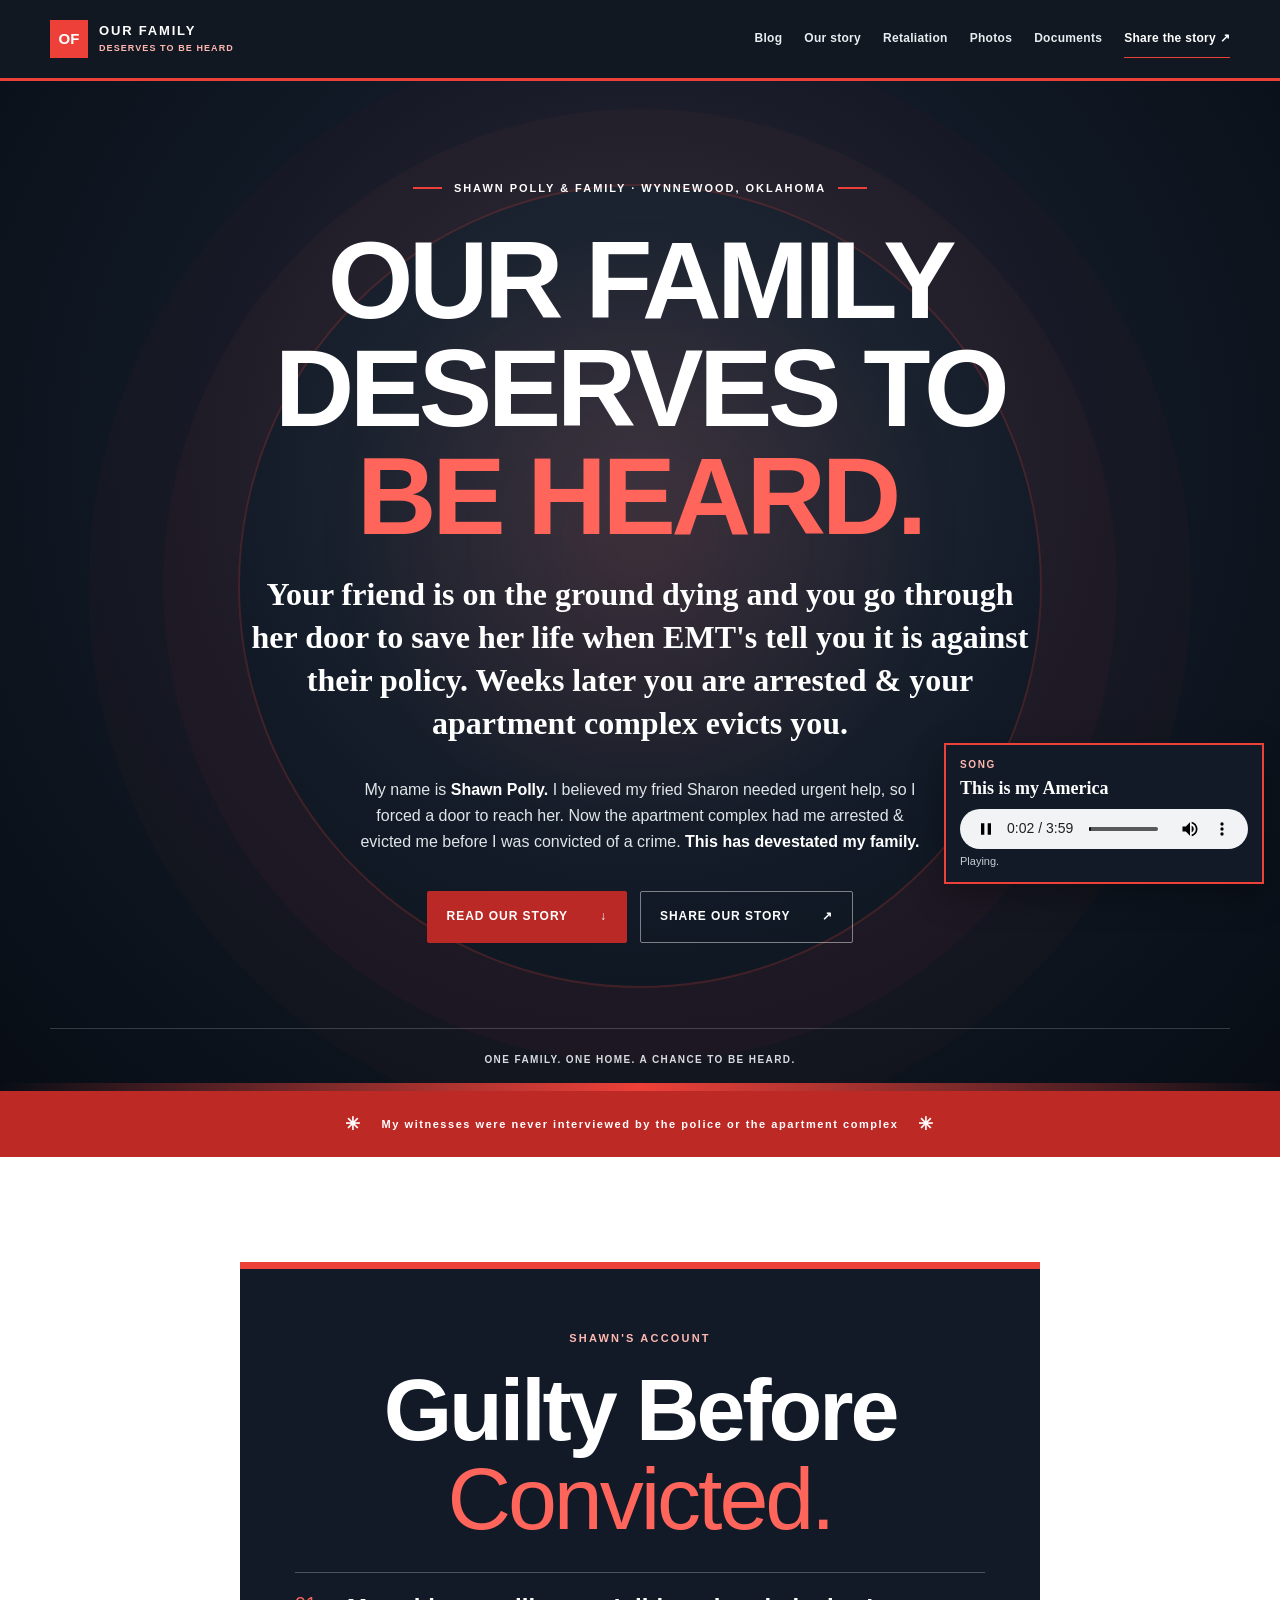
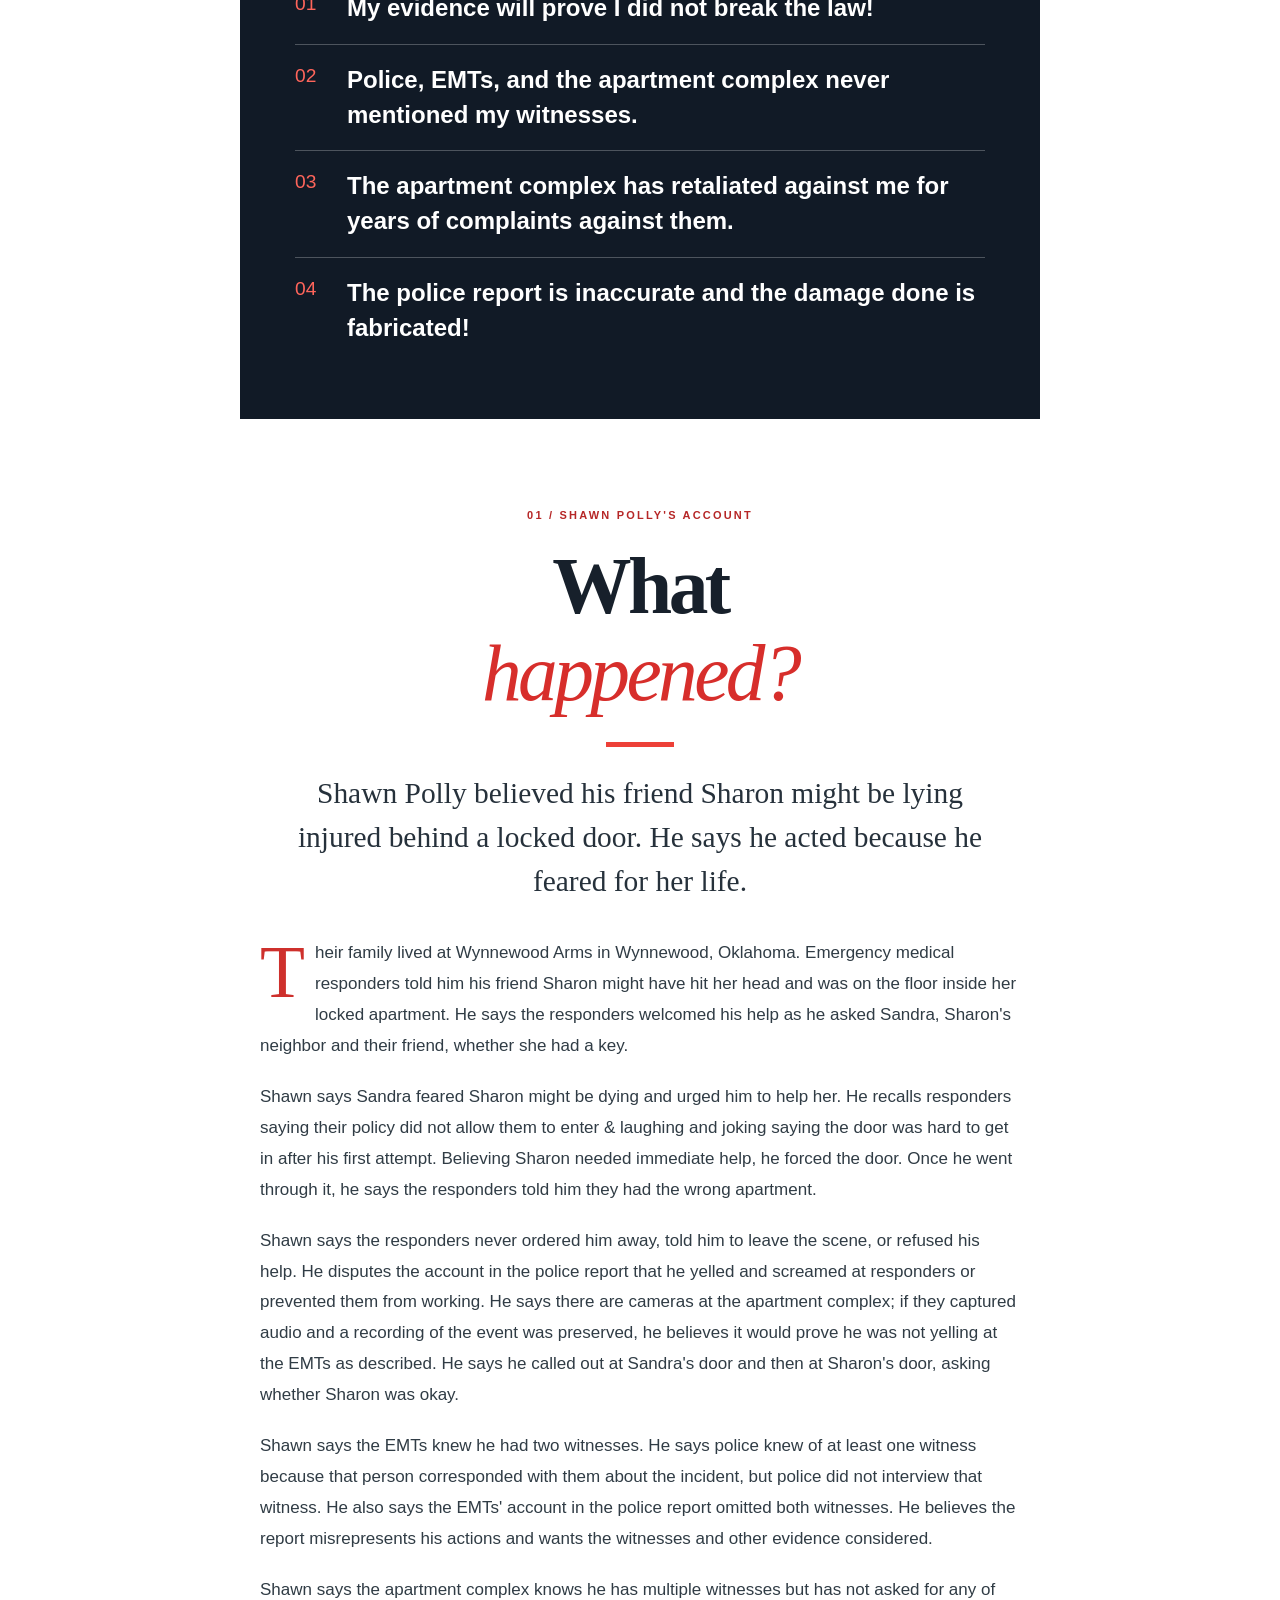
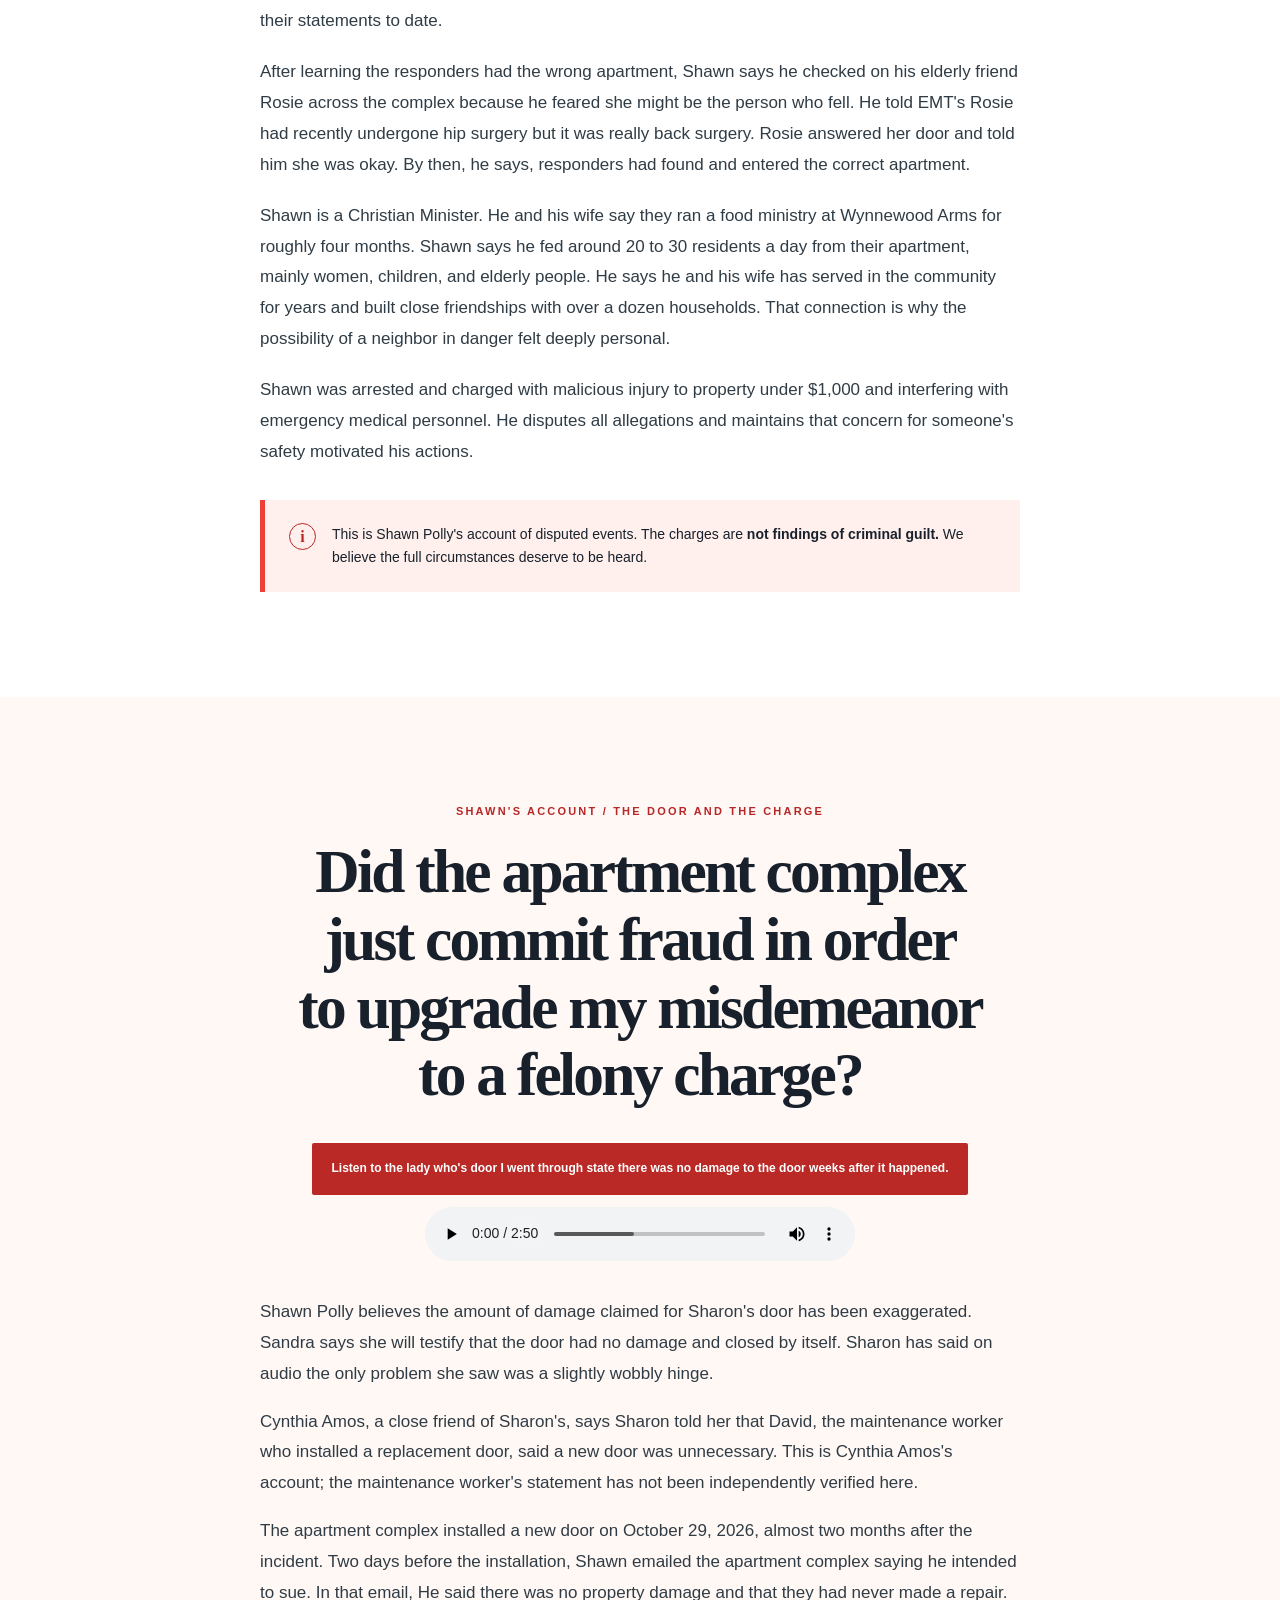
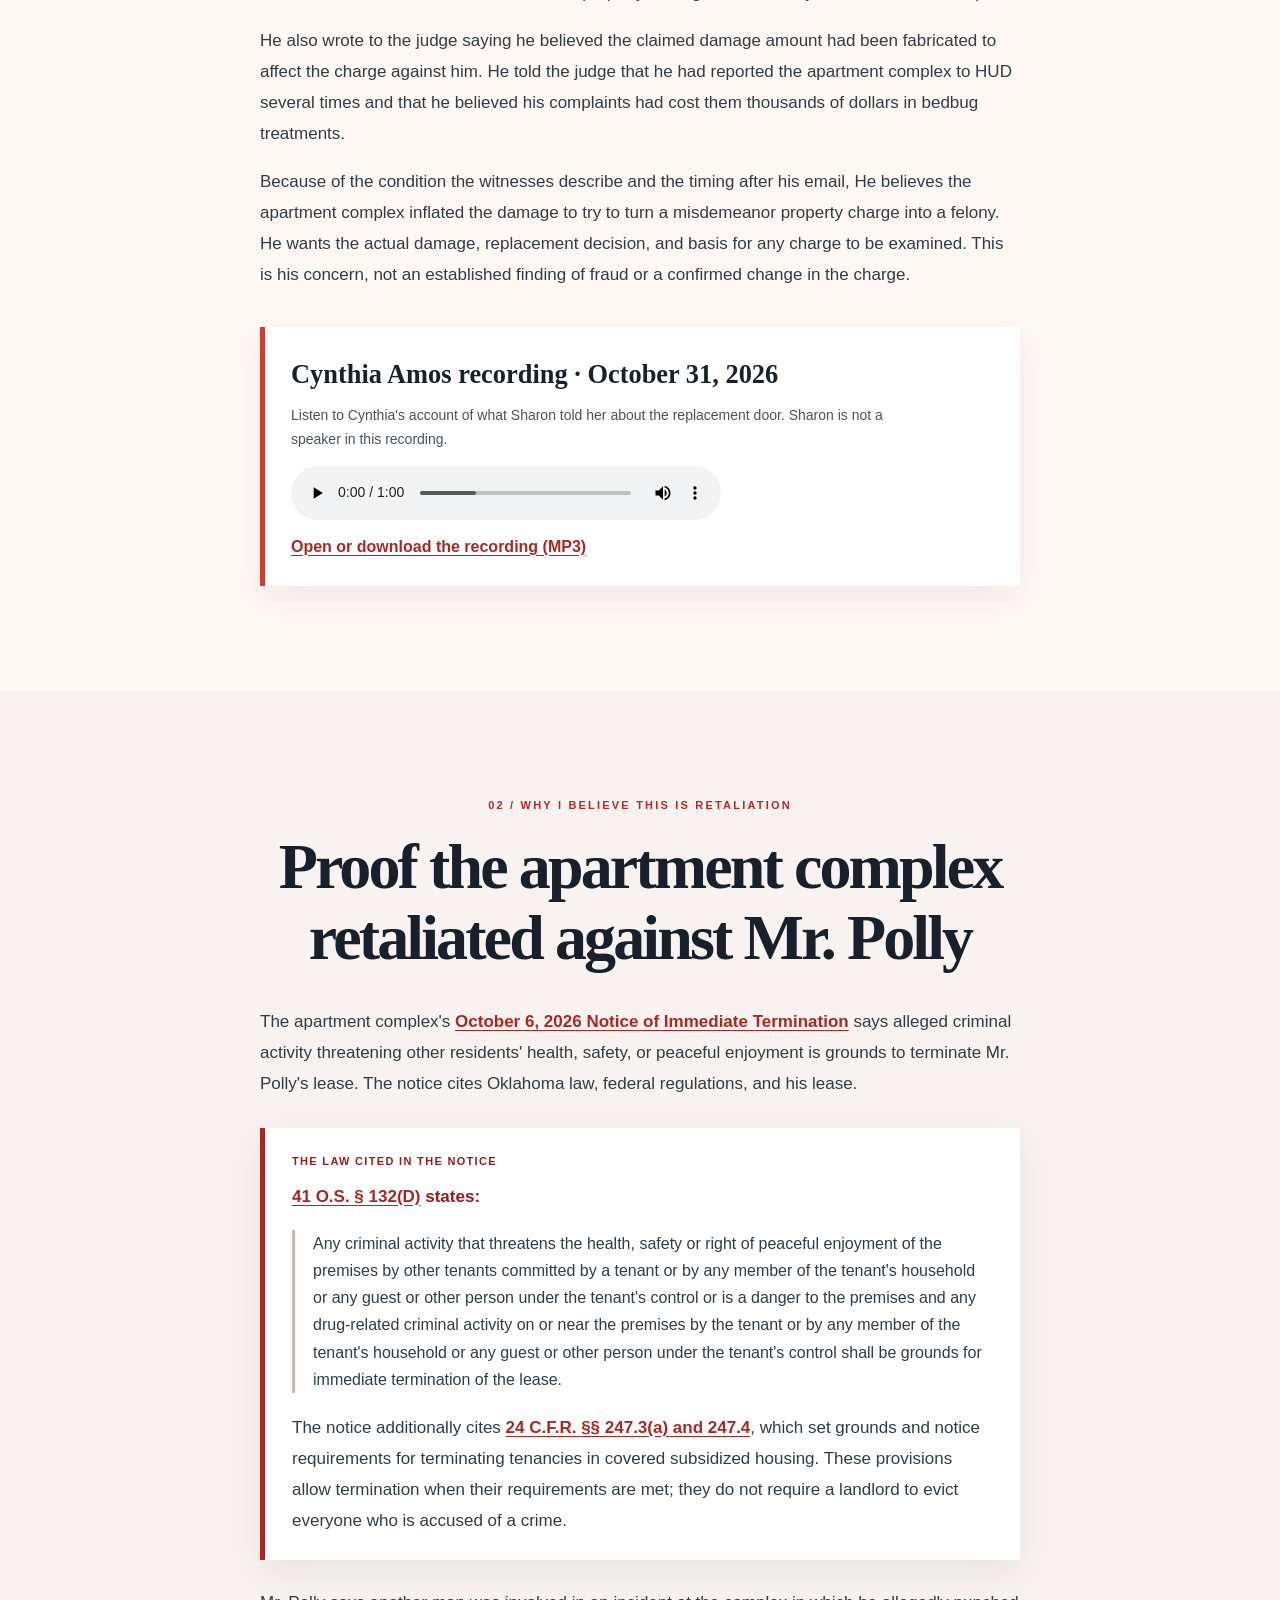
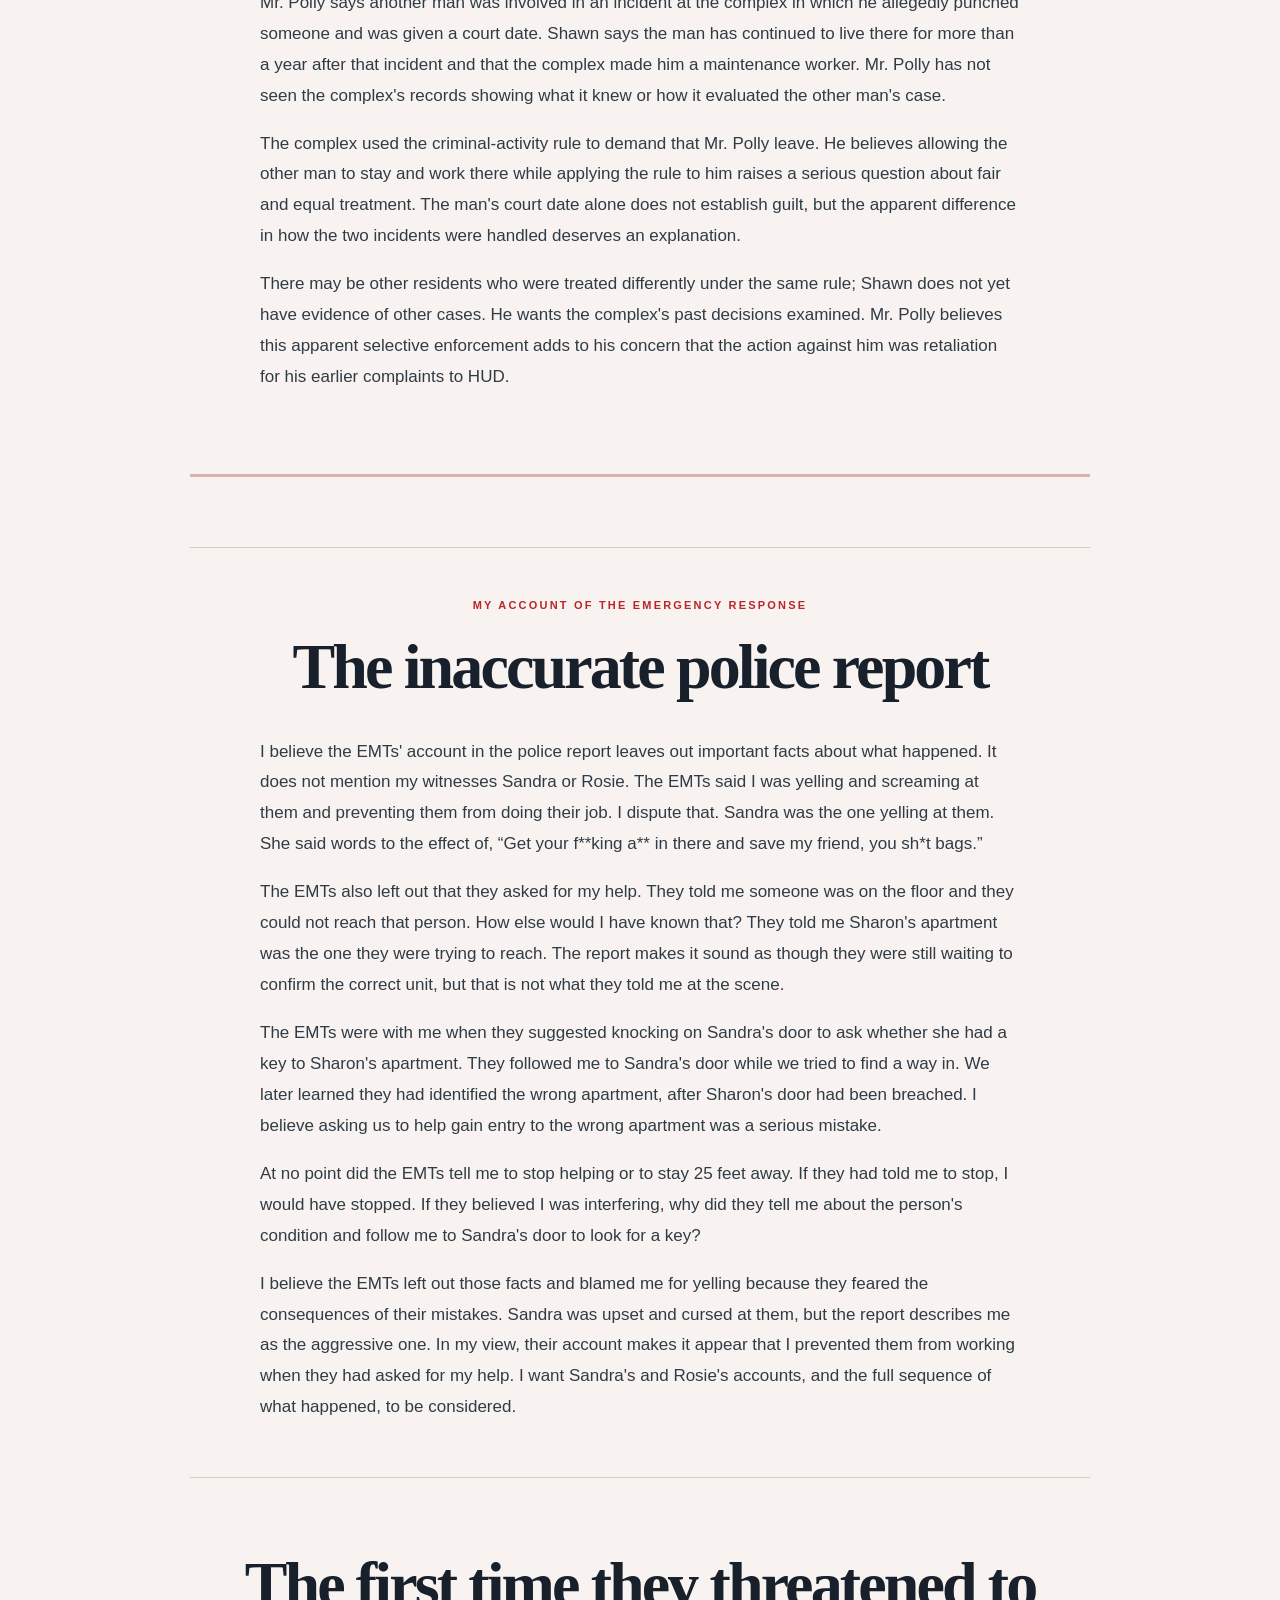
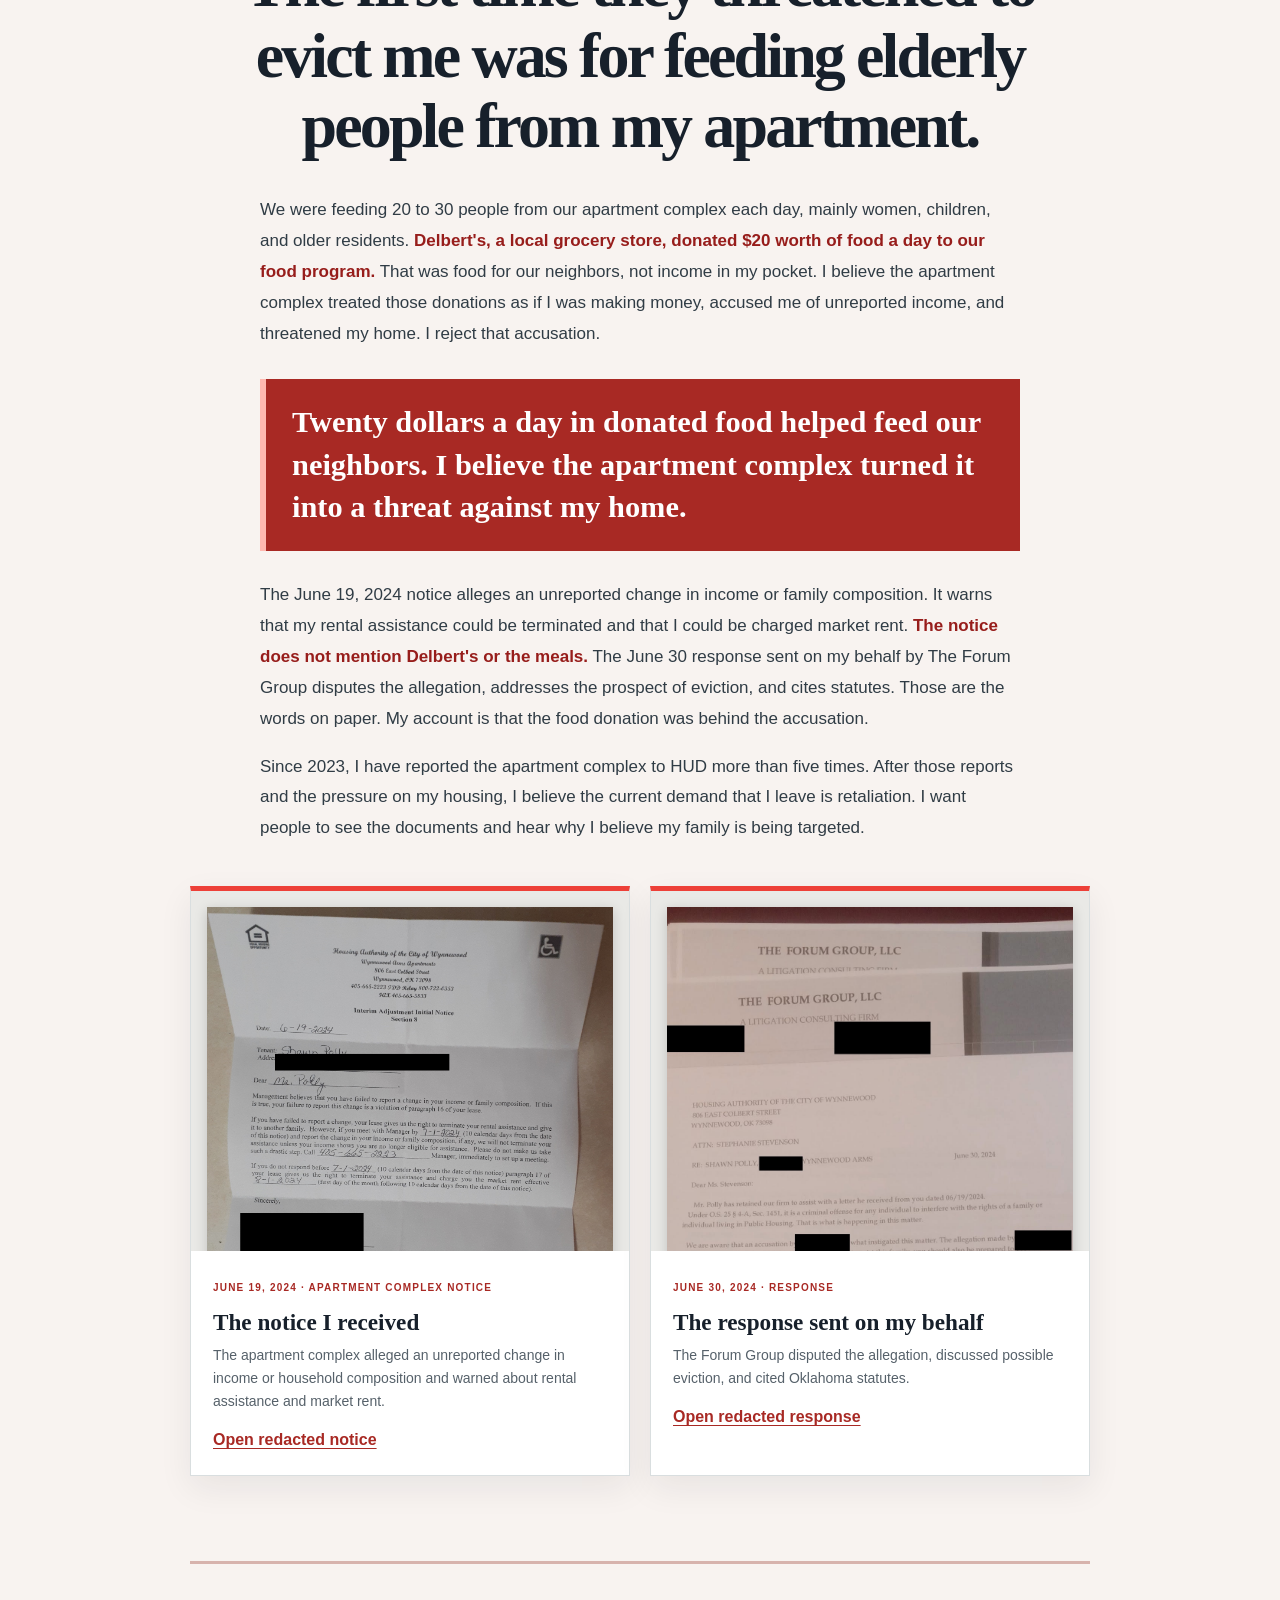
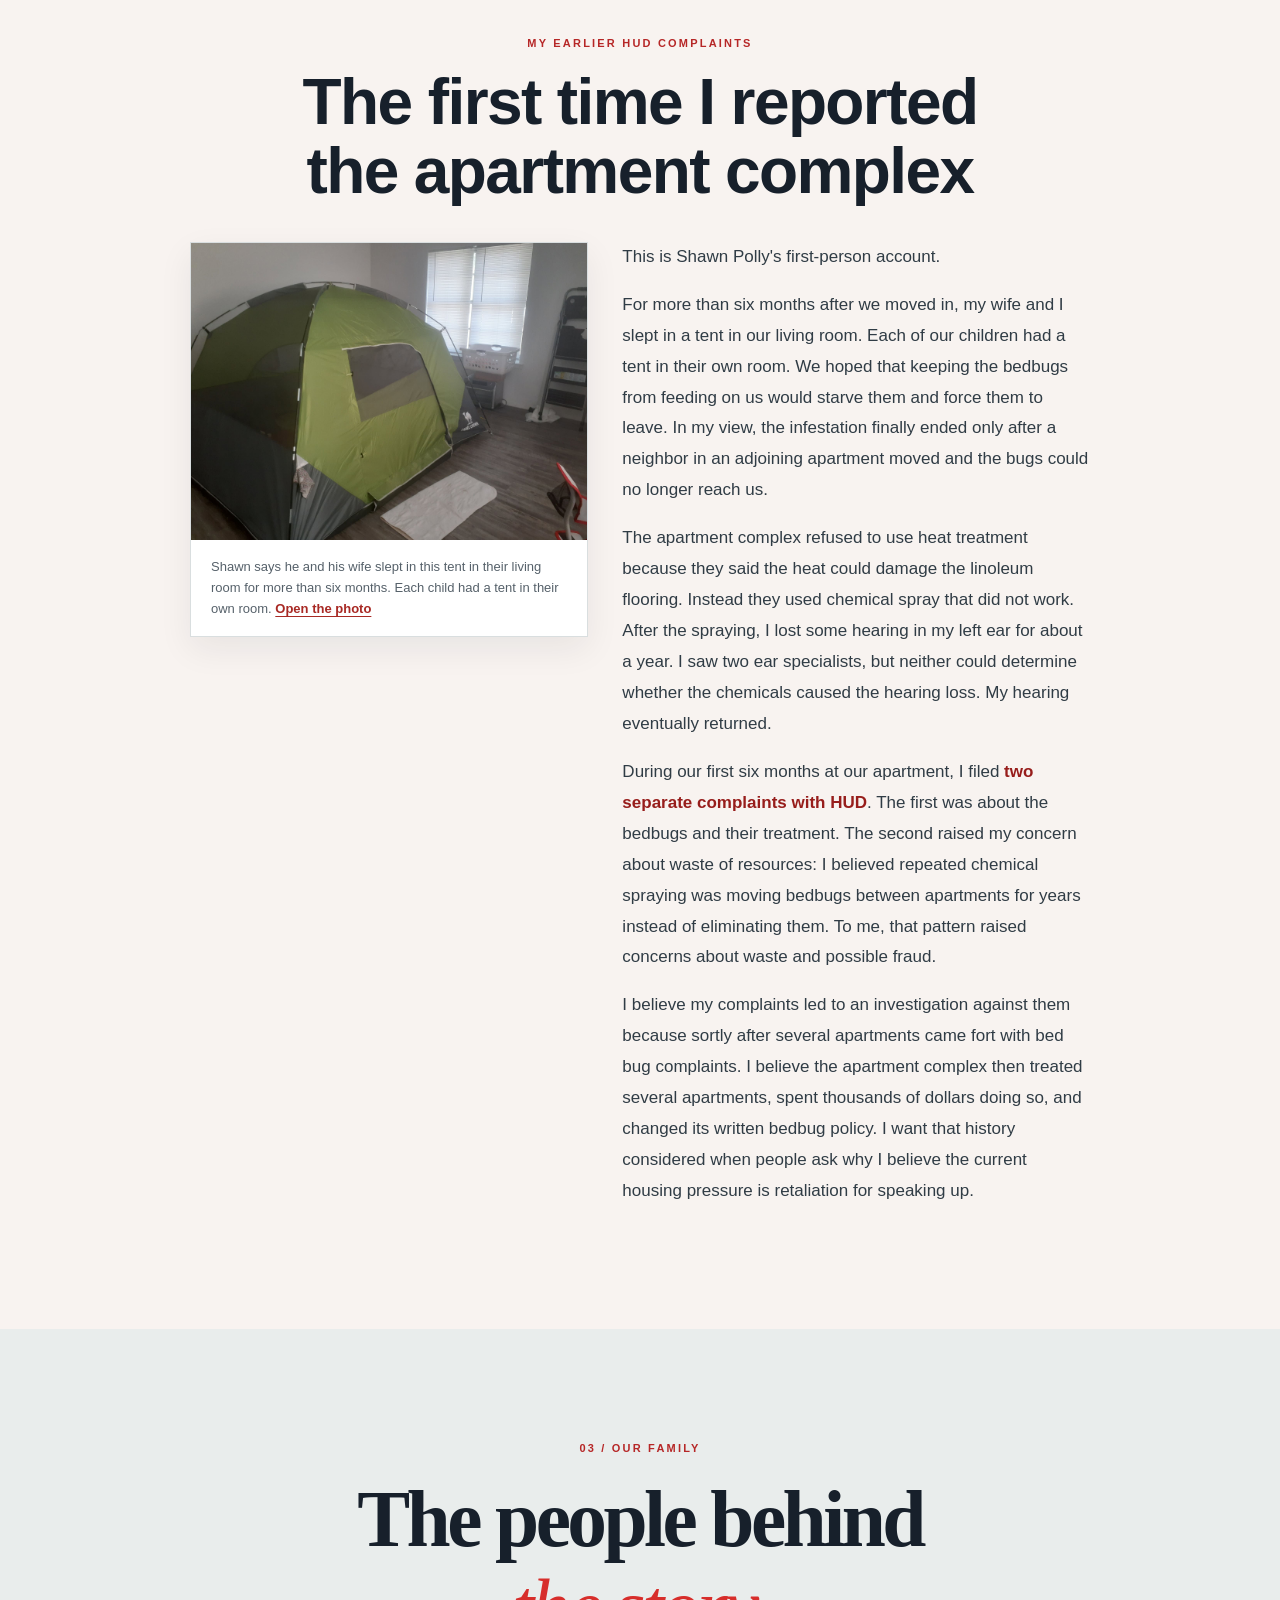
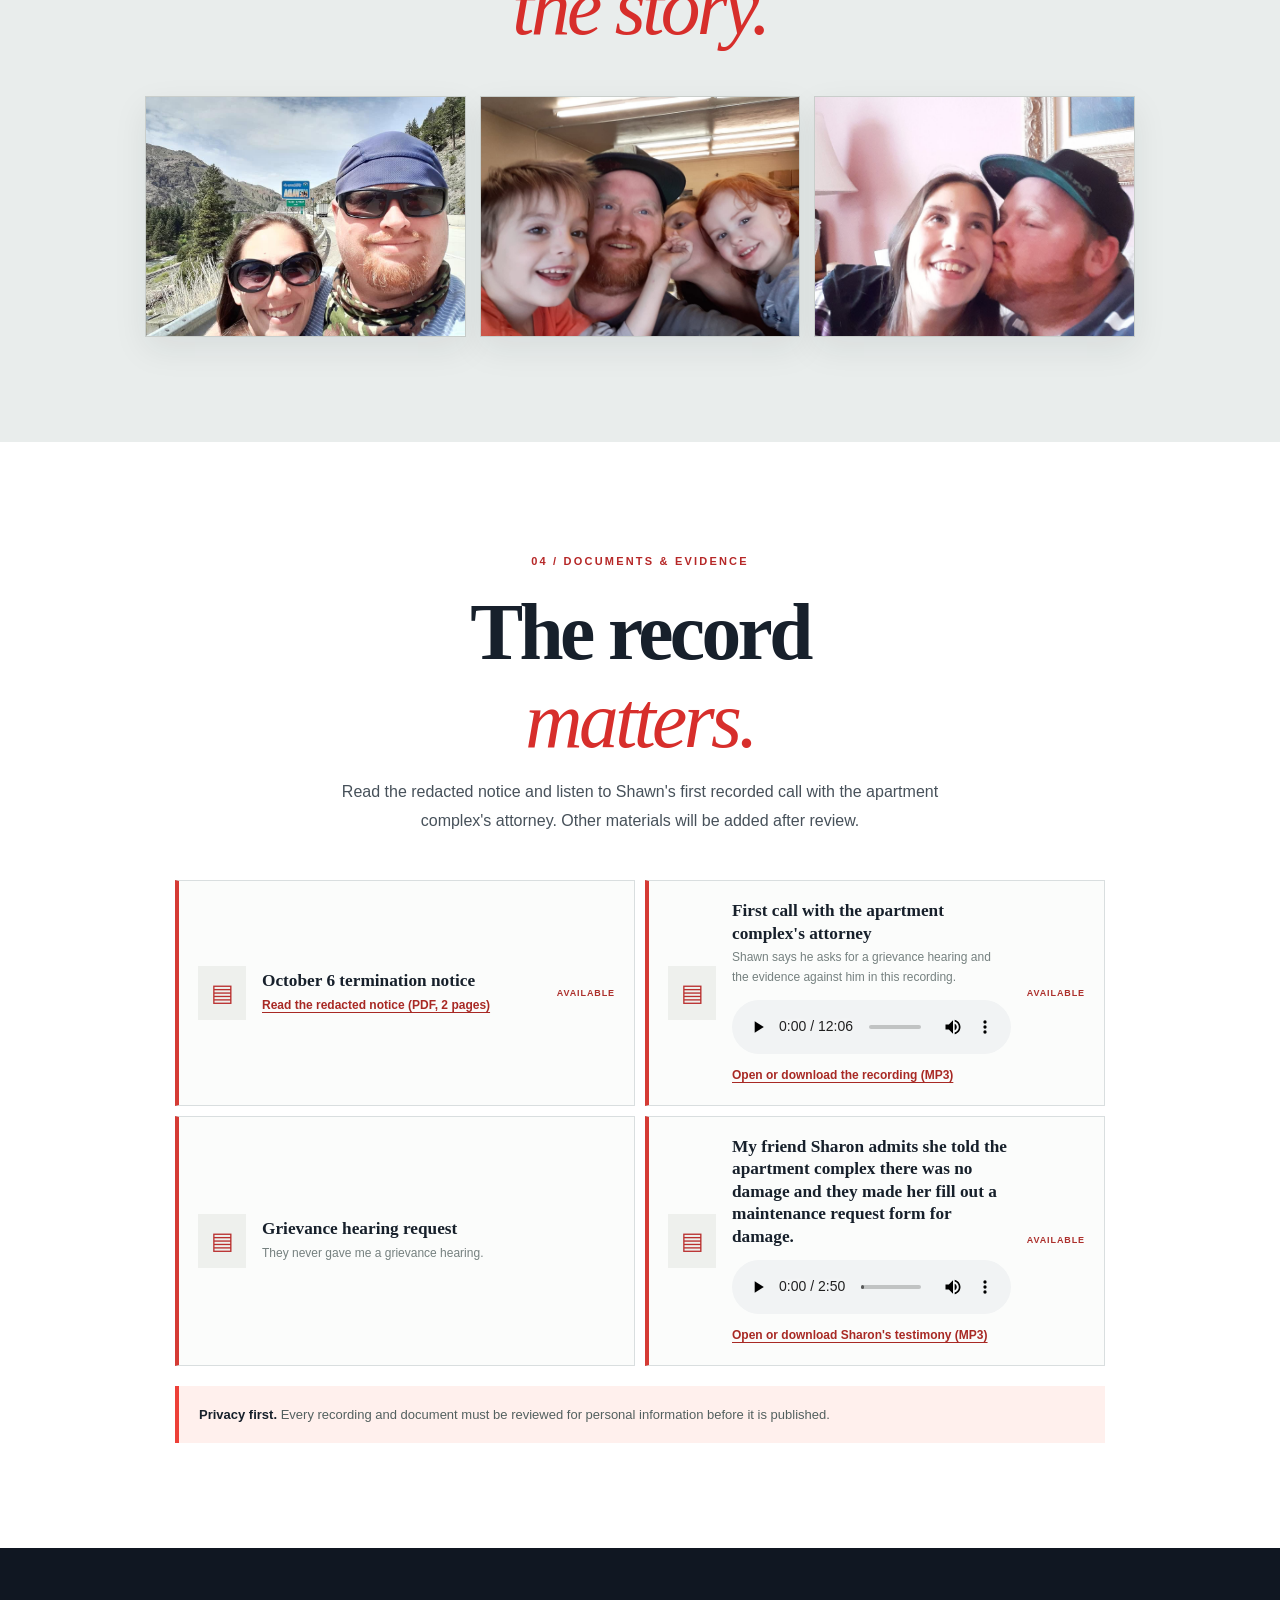
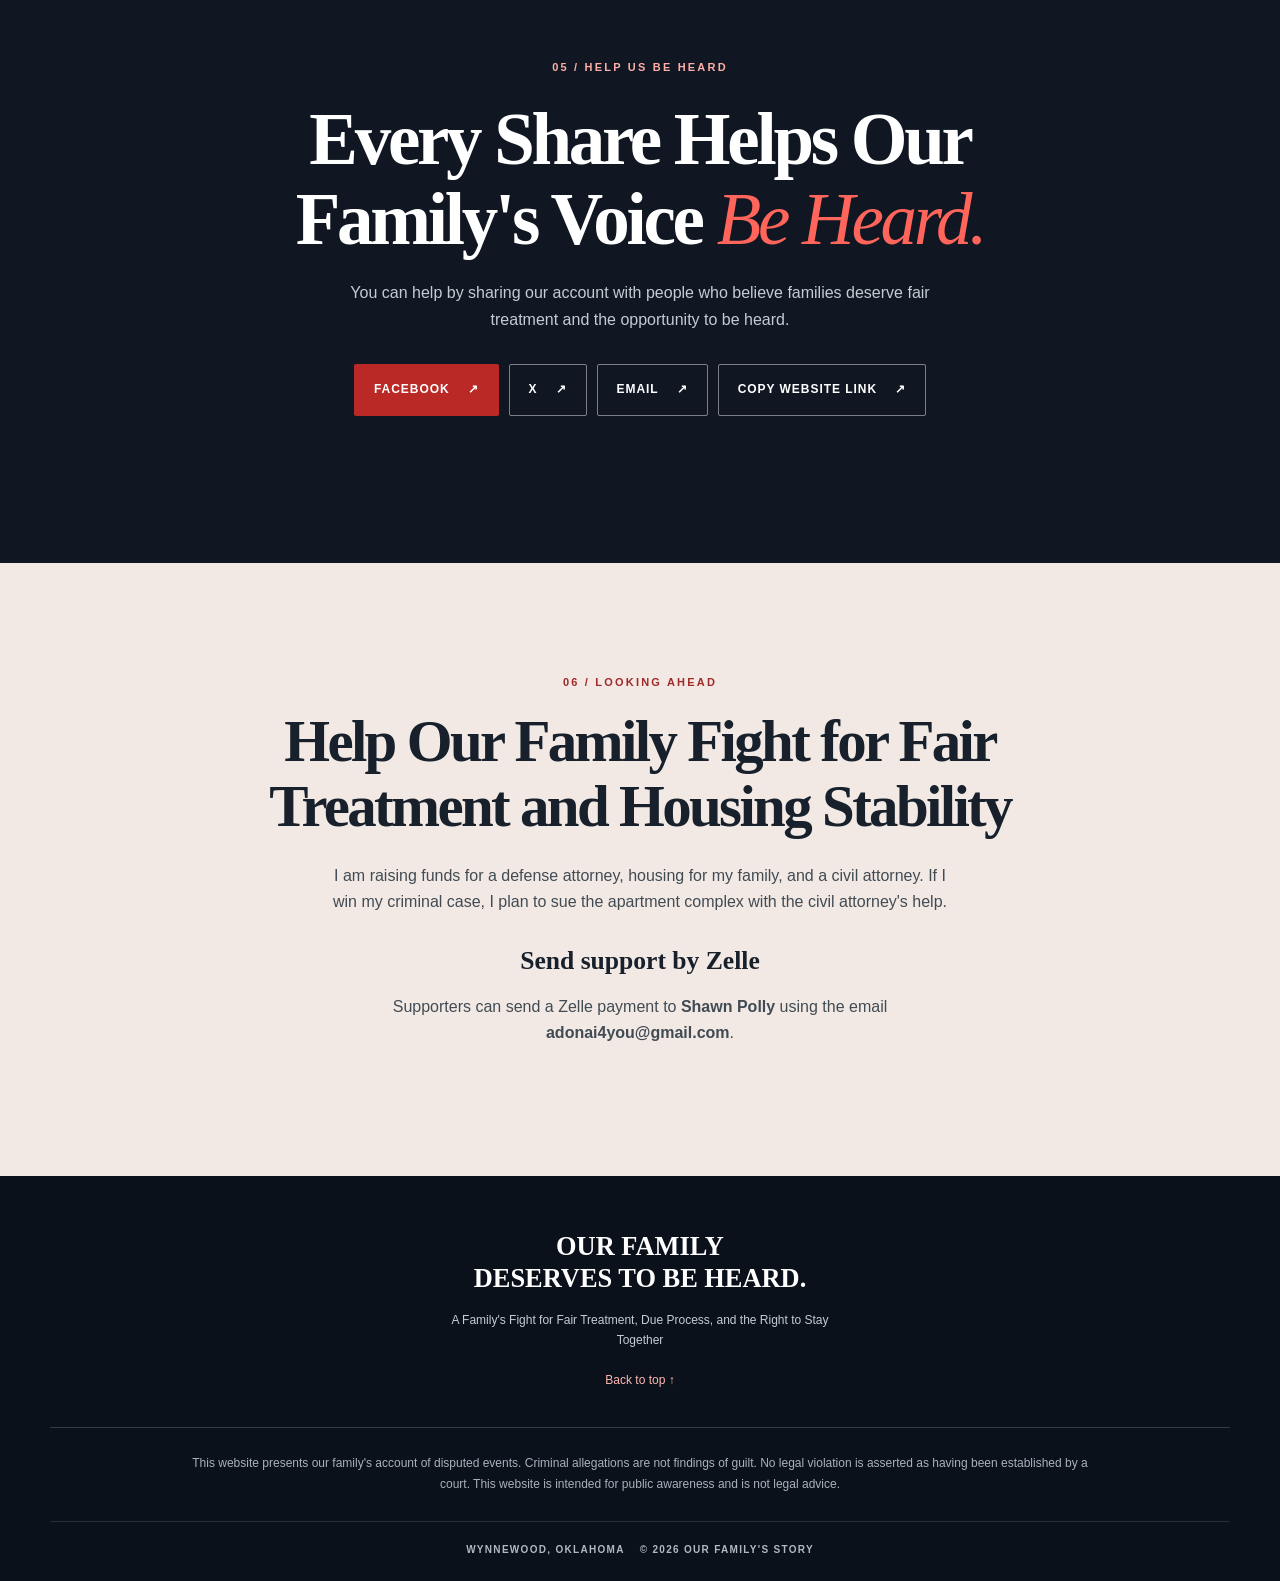
==== index.html @ f857a378 "Publish family awareness site" ====
<!doctype html>
<html lang="en">
<head>
  <meta charset="utf-8">
  <meta name="viewport" content="width=device-width, initial-scale=1">
  <meta name="theme-color" content="#101722">
  <meta name="description" content="Shawn Polly says he was arrested after trying to help a friend in an emergency. A demand that he leave his home is separating his family.">
  <meta property="og:type" content="website">
  <meta property="og:title" content="Our Family Deserves to Be Heard">
  <meta property="og:description" content="Shawn Polly says he was arrested after trying to help a friend in an emergency. A demand that he leave his home is separating his family.">
  <meta name="twitter:card" content="summary">
  <meta name="twitter:title" content="Our Family Deserves to Be Heard">
  <meta name="twitter:description" content="Shawn Polly says he was arrested after trying to help a friend. Now a housing demand is separating his family.">
  <title>Our Family Deserves to Be Heard | A Family's Story</title>
  <style>
:root{--navy:#101722;--navy-2:#182230;--ink:#17202b;--muted:#515b63;--cream:#f8f7f3;--white:#fff;--gold:#ed4038;--gold-light:#ffb8b0;--line:#dcdedc;--font-body:'Segoe UI',Arial,sans-serif;--font-display:Georgia,'Times New Roman',serif}
*{box-sizing:border-box}
html{scroll-behavior:smooth;scroll-padding-top:78px}
body{margin:0;color:var(--ink);background:var(--cream);font-family:var(--font-body);font-size:16px;line-height:1.65}
button,a{ -webkit-tap-highlight-color:transparent }
a{color:inherit}
button{font:inherit}
:focus-visible{outline:3px solid var(--gold);outline-offset:4px}
.container{width:min(100% - 40px,1180px);margin-inline:auto}
.skip-link{position:fixed;z-index:100;top:-100px;left:16px;background:var(--gold);color:var(--navy);padding:10px 16px;font-weight:700}
.skip-link:focus{top:10px}
.site-header{position:sticky;top:0;z-index:50;background:rgba(16,30,44,.97);border-bottom:1px solid rgba(255,255,255,.12);backdrop-filter:blur(14px)}
.header-inner{min-height:72px;display:flex;align-items:center;justify-content:space-between;gap:24px}
.brand{display:flex;align-items:center;gap:11px;color:#fff;text-decoration:none;font-size:13px;font-weight:700;line-height:1.1;letter-spacing:.14em;white-space:nowrap}
.brand-mark{display:grid;place-items:center;width:38px;height:38px;border:1px solid var(--gold);color:var(--gold);font-family:var(--font-display);font-size:15px;letter-spacing:0}
.brand-small{display:block;margin-top:5px;color:var(--gold);font-size:9px;letter-spacing:.12em}
.primary-nav{display:none;position:absolute;top:72px;left:0;right:0;padding:18px 20px 24px;background:var(--navy);box-shadow:0 18px 25px rgba(0,0,0,.16)}
.primary-nav.is-open{display:flex;flex-direction:column;gap:2px}
.primary-nav a{display:block;padding:12px 10px;color:#e7edf0;text-decoration:none;font-size:13px;font-weight:600;letter-spacing:.025em}
.primary-nav a:hover{color:var(--gold-light)}
.primary-nav .nav-share{color:var(--gold-light)}
.menu-toggle{width:44px;height:44px;display:grid;align-content:center;justify-content:center;gap:5px;border:1px solid rgba(255,255,255,.35);background:transparent;cursor:pointer}
.menu-toggle span{display:block;width:19px;height:2px;background:white}
.hero{position:relative;isolation:isolate;overflow:hidden;min-height:690px;display:flex;flex-direction:column;justify-content:center;color:#fff;background:radial-gradient(circle at 76% 49%,#263f52 0%,#14283a 35%,#101e2c 70%)}
.hero::before{content:'';position:absolute;z-index:-1;right:-18%;top:7%;height:105%;aspect-ratio:1;border:1px solid rgba(201,170,106,.18);border-radius:50%;box-shadow:0 0 0 80px rgba(201,170,106,.035),0 0 0 160px rgba(201,170,106,.027)}
.hero::after{content:'';position:absolute;z-index:-1;right:10%;top:14%;height:70%;width:30%;border-right:1px solid rgba(201,170,106,.13);transform:skewX(-18deg)}
.hero-glow{position:absolute;z-index:-1;right:15%;top:20%;width:30%;height:65%;background:radial-gradient(circle,rgba(201,170,106,.12),transparent 70%);filter:blur(20px)}
.hero-content{padding-block:90px 80px}
.hero-rule,.eyebrow{display:inline-flex;align-items:center;gap:12px;color:#aa8c53;font-size:11px;font-weight:700;letter-spacing:.2em;text-transform:uppercase}
.hero-rule{color:var(--gold-light)}
.hero-rule span{width:29px;height:1px;background:var(--gold)}
h1,h2,h3,p{margin-top:0}
h1,h2{font-family:var(--font-display);font-weight:500;letter-spacing:-.045em;line-height:1.08}
h1{font-size:clamp(3.4rem,11vw,8.2rem);margin:26px 0 28px;max-width:1100px}
h1 em,h2 em{color:var(--gold);font-weight:500}
.hero-subtitle{max-width:680px;font-family:var(--font-display);font-size:clamp(1.28rem,2.3vw,2rem);line-height:1.35}
.hero-intro{max-width:570px;color:#c8d3db;font-size:15px}
.hero-actions{display:flex;flex-wrap:wrap;gap:13px;margin-top:32px}
.button{min-height:48px;display:inline-flex;align-items:center;justify-content:space-between;gap:32px;padding:12px 19px;border:1px solid transparent;text-decoration:none;font-size:12px;font-weight:700;letter-spacing:.08em;text-transform:uppercase;cursor:pointer;transition:background .2s,color .2s,transform .2s}
.button:hover{transform:translateY(-2px)}
.button-gold{background:var(--gold);color:var(--navy)}
.button-gold:hover{background:var(--gold-light)}
.button-outline{border-color:rgba(255,255,255,.45);background:transparent;color:white}
.button-outline:hover{border-color:var(--gold);color:var(--gold-light)}
.hero-bottom{display:flex;justify-content:space-between;gap:20px;padding-block:23px;border-top:1px solid rgba(255,255,255,.18);color:#a9b8c1;font-size:10px;font-weight:700;letter-spacing:.14em}
.section{padding-block:90px}
.story-section{background:#fff}
.story-grid{display:grid;gap:38px}
h2{margin:18px 0 25px;font-size:clamp(2.65rem,6vw,5.15rem)}
.gold-line{width:46px;height:2px;margin:30px 0;background:var(--gold)}
.lead-quote{max-width:390px;font-family:var(--font-display);font-size:clamp(1.32rem,2vw,1.7rem);line-height:1.45;color:#354555}
.story-copy{max-width:710px}
.story-copy>p{font-size:16px;line-height:1.85;color:#47535d;margin-bottom:20px}
.dropcap:first-letter{float:left;margin:5px 10px 0 0;color:#b69557;font-family:var(--font-display);font-size:4.6rem;line-height:.8}
.context-note{display:flex;gap:16px;margin-top:28px;padding:23px 24px;background:#f4f2eb;border-left:3px solid var(--gold)}
.context-note p{margin:0;font-size:14px;line-height:1.65}
.note-icon{flex:none;display:grid;place-items:center;width:27px;height:27px;border:1px solid #bb9b60;border-radius:50%;color:#927238;font-family:var(--font-display);font-weight:700}
.crisis-section{background:#f2f3f1}
.section-heading{display:grid;gap:10px;margin-bottom:44px}
.section-heading h2{margin-bottom:0}
.section-heading>p{max-width:390px;align-self:end;color:var(--muted);line-height:1.8}
.timeline{padding:0;margin:0;list-style:none;border-top:1px solid #d5d9d8}
.timeline li{display:grid;grid-template-columns:120px 1fr;gap:18px;padding:29px 0;border-bottom:1px solid #d5d9d8}
.timeline-date strong{display:block;color:#b99a61;font-family:var(--font-display);font-size:2.8rem;font-weight:500;line-height:1}
.timeline-date span{display:block;margin-top:10px;color:#738087;font-size:10px;font-weight:700;letter-spacing:.12em}
.timeline-content h3{margin:0 0 8px;font-family:var(--font-display);font-size:1.5rem;font-weight:600;line-height:1.3}
.timeline-content p{margin:0;max-width:720px;color:#53616b;font-size:14px;line-height:1.75}
.crisis-callout{display:flex;gap:15px;align-items:flex-start;margin-top:38px;padding:25px 27px;background:var(--navy);color:white}
.callout-symbol{height:35px;color:var(--gold);font-family:var(--font-display);font-size:3.8rem;line-height:1}
.crisis-callout p{margin:0;max-width:840px;font-family:var(--font-display);font-size:clamp(1.1rem,2vw,1.5rem);line-height:1.55}
.gallery-section{background:#eceeec}
.photo-grid{display:grid;gap:12px}
.photo-placeholder{min-height:225px;display:flex;flex-direction:column;align-items:center;justify-content:center;gap:5px;border:1px solid #c9cecb;background:linear-gradient(135deg,#e2e5e1,#f3f4f0);color:#67736e;text-align:center;font-size:11px;font-weight:700;letter-spacing:.15em}
.photo-placeholder small{font-size:12px;font-weight:400;letter-spacing:0}
.photo-icon{margin-bottom:13px;color:#9aa79f;font-size:32px;line-height:1}
.gallery-caption{margin:16px 0 0;color:#6b7773;font-size:12px}
.documents-section{background:#fff}
.document-grid{display:grid;gap:10px}
.document-card{display:flex;align-items:center;gap:16px;min-height:100px;padding:19px;border:1px solid #dfe2df;background:#fafaf8}
.doc-icon{display:grid;place-items:center;flex:none;width:48px;height:54px;background:#eef0ed;color:#9a855c;font-size:24px}
.document-card h3{margin:0 0 3px;font-family:var(--font-display);font-size:1.08rem;font-weight:600;line-height:1.3}
.document-card p{margin:0;color:#75807f;font-size:12px}
.doc-status{margin-left:auto;flex:none;color:#a17d43;font-size:9px;font-weight:700;letter-spacing:.1em}
.privacy-note{margin-top:20px;padding:18px 20px;background:#f2f2ed;border-left:3px solid var(--gold);color:#53605f;font-size:13px}
.privacy-note strong{color:var(--ink)}
.share-section{background:var(--navy-2);color:white;text-align:center}
.share-inner{max-width:920px}
.share-inner h2{margin:20px 0;font-size:clamp(2.6rem,5.7vw,5rem)}
.share-inner>p:not(.share-feedback){max-width:620px;margin-inline:auto;color:#c2cdd3}
.share-actions{display:flex;flex-wrap:wrap;justify-content:center;gap:10px;margin-top:31px}
.share-actions .button{gap:18px}
.share-feedback{min-height:24px;margin:18px 0 0;color:var(--gold-light);font-size:13px}
[hidden]{display:none!important}
.help-section{background:#d8c9aa}
.help-inner{display:grid;gap:25px;align-items:end}
.help-section .eyebrow{color:#6e552d}
.help-section h2{max-width:720px;margin-bottom:0;color:var(--navy);font-size:clamp(2.25rem,4.6vw,4rem)}
.help-section p{max-width:420px;color:#37434a}
.future-link{display:inline-block;padding:13px 16px;border:1px solid #7e6a48;color:#695331;font-size:11px;font-weight:700;letter-spacing:.1em}
.site-footer{padding-block:55px 23px;background:#0d1925;color:#c3cdd4}
.footer-top{display:flex;justify-content:space-between;gap:20px;padding-bottom:36px;border-bottom:1px solid rgba(255,255,255,.18)}
.footer-brand{color:white;font-family:var(--font-display);font-size:1.65rem;line-height:1.15}
.footer-top p{max-width:380px;margin:16px 0 0;font-size:12px}
.footer-top a{align-self:flex-start;color:var(--gold-light);font-size:12px;text-decoration:none}
.disclaimer{max-width:920px;margin:25px 0;color:#a7b2bb;font-size:12px;line-height:1.8}
.footer-bottom{display:flex;justify-content:space-between;gap:15px;padding-top:20px;border-top:1px solid rgba(255,255,255,.12);color:#81929d;font-size:10px;font-weight:700;letter-spacing:.13em}
@media(min-width:640px){.container{width:min(100% - 64px,1180px)}.hero-content{padding-block:115px 100px}.photo-grid{grid-template-columns:repeat(2,1fr)}.photo-tall{grid-row:span 2}.photo-grid .photo-placeholder{min-height:220px}.photo-tall{min-height:452px}.document-grid{grid-template-columns:repeat(2,1fr)}}
@media(min-width:900px){.header-inner{min-height:78px}.menu-toggle{display:none}.primary-nav{display:flex;position:static;align-items:center;gap:22px;padding:0;background:transparent;box-shadow:none}.primary-nav a{padding:9px 0;font-size:12px}.primary-nav .nav-share{border-bottom:1px solid var(--gold)}.hero{min-height:760px}.hero-content{padding-block:120px}.section{padding-block:115px}.story-grid{grid-template-columns:1fr;gap:34px}.section-heading{grid-template-columns:1fr;align-items:center}.timeline li{grid-template-columns:180px 1fr;gap:45px;padding:36px 0}.photo-grid{grid-template-columns:1.3fr 1fr 1fr}.photo-tall{grid-row:auto}.photo-grid .photo-placeholder,.photo-tall{min-height:360px}.document-grid{grid-template-columns:repeat(2,1fr)}.help-inner{grid-template-columns:1fr;gap:25px}}
@media(max-width:440px){.container{width:min(100% - 32px,1180px)}.hero{min-height:660px}.hero-bottom span:last-child{display:none}.hero-actions .button{width:100%}.timeline li{grid-template-columns:77px 1fr;gap:11px}.timeline-date strong{font-size:2.2rem}.timeline-date span{font-size:9px}.doc-status{display:none}.footer-bottom{flex-direction:column}}

/* A centered, high-contrast documentary treatment. */
body{background:#fff}
.site-header{background:rgba(13,20,29,.98);border-bottom:3px solid var(--gold)}
.brand-mark{border-color:var(--gold);color:#fff;background:var(--gold);font-family:var(--font-body);font-weight:900}
.brand-small{color:#ffb8b0}
.primary-nav .nav-share{color:#fff}
.primary-nav a[aria-current="page"]{color:#ffb8b0;text-decoration:underline;text-decoration-color:var(--gold);text-underline-offset:7px}
.blog-hero{padding:85px 0 90px;background:radial-gradient(circle at 50% 25%,#29313e 0%,#111a26 48%,#080d15 100%);color:#fff;text-align:center;border-bottom:8px solid var(--gold)}
.blog-hero .eyebrow{color:#ffb8b0}
.blog-hero h1{margin:18px 0;font-family:Impact,'Arial Narrow','Segoe UI',sans-serif;font-size:clamp(3.5rem,9vw,7rem);font-weight:900;letter-spacing:-.04em}
.blog-hero h1 em{color:#ff655b;font-style:normal}
.blog-hero p{max-width:620px;margin:0 auto;color:#e0e5e8;font-family:var(--font-display);font-size:clamp(1.2rem,2.5vw,1.7rem);line-height:1.45}
.blog-section{background:#fff}
.blog-content{max-width:830px}
.blog-content h2{text-align:center}
.blog-empty{padding:35px;border:1px solid #d9dedf;border-left:5px solid var(--gold);background:#fbfcfb}
.blog-empty h3{margin-bottom:10px;font-family:var(--font-display);font-size:1.7rem}
.blog-empty p{max-width:650px;margin-bottom:20px;color:#47515a}
.blog-home-link{color:#a82924;font-weight:700;text-underline-offset:4px}
.hero{min-height:680px;text-align:center;background:radial-gradient(circle at 50% 38%,#29313e 0%,#111a26 48%,#080d15 100%)}
.hero::before{top:50%;left:50%;right:auto;width:min(88vw,800px);height:auto;aspect-ratio:1;border:2px solid rgba(237,64,56,.22);transform:translate(-50%,-50%);box-shadow:0 0 0 75px rgba(237,64,56,.035),0 0 0 150px rgba(237,64,56,.025)}
.hero::after{top:auto;right:0;bottom:0;width:100%;height:8px;border:0;background:linear-gradient(90deg,transparent,var(--gold),transparent);transform:none}
.hero-glow{top:10%;left:25%;right:auto;width:50%;height:70%;background:radial-gradient(circle,rgba(237,64,56,.12),transparent 65%)}
.hero-content{position:relative;z-index:1;padding-block:90px 85px}
.hero-rule{justify-content:center;flex-wrap:wrap;color:#fff;font-size:11px;letter-spacing:.18em}
.hero-rule span{height:2px;background:var(--gold)}
.hero h1{margin:29px auto 23px;max-width:1080px;font-family:Impact,'Arial Narrow','Segoe UI',sans-serif;font-size:clamp(2.65rem,8.6vw,8.2rem);font-weight:900;letter-spacing:-.04em;line-height:.98;text-wrap:balance}
.hero h1 em{color:#ff655b;font-family:inherit;font-style:normal;font-weight:inherit}
.hero-subtitle{max-width:780px;margin-inline:auto;font-size:clamp(1.35rem,2.5vw,2.25rem);font-weight:600;line-height:1.34}
.hero-intro{max-width:580px;margin:0 auto;color:#e0e5e8;font-size:16px}
.hero-intro strong{color:white}
.hero-actions{justify-content:center;margin-top:35px}
.button{min-height:52px;border-radius:2px;font-size:12px}
.button-gold{background:#ba2925;color:#fff}
.button-gold:hover{background:#96201d;color:#fff}
.button-outline:hover{border-color:#ffb8b0;color:#fff;background:rgba(237,64,56,.14)}
.hero-bottom{justify-content:center;color:#d7dce0}
.hero-bottom span:last-child{display:none}
.urgency-band{background:#bd2925;color:#fff}
.urgency-band .container{display:flex;flex-wrap:wrap;align-items:center;justify-content:center;gap:12px 20px;min-height:66px;padding-block:16px;text-align:center;font-size:11px;font-weight:900;letter-spacing:.14em;line-height:1.5}
.urgency-band span[aria-hidden]{font-size:18px;line-height:1}
.section{padding-block:88px}
.eyebrow{color:#b62727;font-weight:800;letter-spacing:.2em}
h2{font-size:clamp(2.6rem,6.2vw,5.2rem);font-weight:700;line-height:1.1}
h2 em{color:#d72e2b}
.story-grid{display:block;max-width:800px;margin-inline:auto}
.guilty-before{margin:0 auto 82px;padding:clamp(28px,5vw,55px);background:#111a26;color:#fff;border-top:7px solid var(--gold);text-align:center}
.guilty-before .eyebrow{color:#ffb8b0}
.guilty-before h2{margin:14px 0 28px;font-family:Impact,'Arial Narrow','Segoe UI',sans-serif;font-size:clamp(2.8rem,7vw,5.5rem);font-weight:900;letter-spacing:-.035em;line-height:1.02;text-wrap:balance}
.guilty-before h2 em{color:#ff655b;font-style:normal}
.guilty-before-list{margin:0;padding:0;list-style:none;counter-reset:point;text-align:left}
.guilty-before-list li{display:grid;grid-template-columns:36px 1fr;gap:16px;align-items:start;padding:18px 0;border-top:1px solid rgba(255,255,255,.25);counter-increment:point}
.guilty-before-list li::before{content:counter(point,decimal-leading-zero);color:#ff655b;font-family:Impact,'Arial Narrow',sans-serif;font-size:1.2rem;line-height:1.4}
.guilty-before-list strong{font-size:clamp(1.1rem,2.4vw,1.5rem);font-weight:800;line-height:1.45}
.section-lead{text-align:center}
.section-lead h2{margin:16px 0 14px}
.gold-line{width:68px;height:5px;margin:24px auto;background:var(--gold)}
.lead-quote{max-width:700px;margin:0 auto 35px;color:#26313b;font-size:clamp(1.3rem,2.3vw,1.85rem);line-height:1.5}
.story-copy{max-width:760px;margin-inline:auto}
.story-copy>p{color:#303c45;font-size:17px;line-height:1.82}
.dropcap:first-letter{color:#ce302c}
.context-note{max-width:760px;margin:32px auto 0;background:#fff0ed;border-left:5px solid var(--gold)}
.note-icon{border-color:#b92727;color:#b92727}
.retaliation-section{background:#f8f3f0}
.retaliation-inner{max-width:900px}
.retaliation-inner>.eyebrow{display:flex;justify-content:center;text-align:center}
.retaliation-inner h2{max-width:850px;margin:18px auto 34px;text-align:center;font-size:clamp(2.25rem,5vw,4.3rem);text-wrap:balance}
.retaliation-copy{max-width:760px;margin:0 auto}
.retaliation-copy p{color:#303c45;font-size:17px;line-height:1.82}
.retaliation-copy strong{color:#971d1b}
.police-report{margin:64px auto 72px;padding:48px 0 54px;border-top:1px solid #d9c9c0;border-bottom:1px solid #d9c9c0}
.police-report>.eyebrow{display:block;text-align:center}
.police-report .retaliation-copy p:first-child{margin-top:0}
.police-report .retaliation-copy p:last-child{margin-bottom:0}
.retaliation-copy .retaliation-emphasis{margin:29px 0;padding:22px 26px;border-left:6px solid #ffb8b0;background:#a82924;color:#fff;font-family:var(--font-display);font-size:clamp(1.35rem,2.8vw,1.9rem);font-weight:700;line-height:1.4}
.retaliation-proof{margin-bottom:70px;padding-bottom:64px;border-bottom:3px solid #d7b3ad}
.retaliation-proof .retaliation-law{margin:28px 0;padding:23px 27px;border-left:5px solid #a82924;background:#fff;box-shadow:0 12px 32px rgba(23,32,43,.07)}
.retaliation-proof .retaliation-law p:last-child{margin-bottom:0}
.retaliation-proof .retaliation-law-label{color:#971d1b;font-size:11px;font-weight:800;letter-spacing:.12em;text-transform:uppercase}
.retaliation-proof blockquote{margin:16px 0 20px;padding-left:18px;border-left:3px solid #d7b3ad;color:#303c45;font-size:16px;line-height:1.7}
.letter-grid{display:grid;gap:20px;margin:42px auto 0}
.letter-card{min-width:0;margin:0;border:1px solid #d9dedf;border-top:5px solid var(--gold);background:#fff;box-shadow:0 12px 32px rgba(23,32,43,.07)}
.letter-image-link{display:grid;place-items:center;height:360px;padding:16px;background:#e9e9e6;overflow:hidden}
.letter-image-link img{display:block;max-width:100%;max-height:100%;width:auto;height:auto;object-fit:contain;box-shadow:0 3px 12px rgba(0,0,0,.18)}
.letter-card figcaption{padding:22px}
.letter-date{color:#a82924;font-size:10px;font-weight:800;letter-spacing:.12em}
.letter-card h3{margin:8px 0 7px;font-family:var(--font-display);font-size:1.45rem;line-height:1.25}
.letter-card p{margin:0 0 14px;color:#56616a;font-size:14px}
.first-report{margin-top:85px;padding-top:70px;border-top:3px solid #d7b3ad}
.first-report>.eyebrow{display:flex;justify-content:center;text-align:center}
.first-report h3{max-width:820px;margin:15px auto 36px;text-align:center;font-family:Impact,'Arial Narrow','Segoe UI',sans-serif;font-size:clamp(2.3rem,5vw,4.2rem);font-weight:900;letter-spacing:-.025em;line-height:1.08;text-wrap:balance}
.first-report-grid{display:grid;gap:34px;align-items:start}
.first-report-grid .retaliation-copy{min-width:0}
.tent-figure{min-width:0;margin:0;border:1px solid #d9dedf;background:#fff;box-shadow:0 12px 32px rgba(23,32,43,.07)}
.tent-figure>a{display:block}
.tent-figure img{display:block;width:100%;height:auto}
.tent-figure figcaption{padding:17px 20px;color:#56616a;font-size:13px;line-height:1.6}
.tent-figure figcaption a{white-space:nowrap}
.crisis-section{background:#f3f4f3}
.section-heading{display:block;max-width:900px;margin:0 auto 45px;text-align:center}
.section-heading h2{margin:16px 0 14px}
.section-heading>p{max-width:610px;margin:0 auto;color:#47515a;font-size:16px}
.timeline{max-width:820px;margin-inline:auto;border-top:2px solid #c9cdce}
.timeline li{border-bottom:2px solid #c9cdce}
.timeline-date strong{color:#d12f2b;font-family:Impact,'Arial Narrow',sans-serif;font-size:3.4rem;font-weight:900}
.timeline-date span{color:#9d2826;font-weight:800}
.timeline-content h3{color:#17202b;font-size:1.65rem}
.timeline-content p{color:#48535b;font-size:15px}
.crisis-callout{max-width:820px;margin:38px auto 0;background:#c92f2b;text-align:left}
.callout-symbol{color:white}
.gallery-section{background:#e9edec}
.photo-grid{max-width:990px;margin-inline:auto}
.photo-placeholder{border:2px dashed #9ba5a8;background:linear-gradient(135deg,#e2e7e6,#f7f9f8);color:#3f4c55}
.photo-icon{color:#b93631}
.gallery-caption{text-align:center}
.documents-section{background:#fff}
.document-grid{max-width:930px;margin-inline:auto}
.document-card{border:1px solid #d9dedf;border-left:4px solid #d53b35;background:#fbfcfb}
.doc-icon{color:#b92f2e}
.doc-status{color:#ac302c}
.doc-link{color:#a82924;font-weight:700;text-decoration:underline;text-underline-offset:3px}
.doc-link:hover,.doc-link:focus-visible{color:#751d1a}
.recording-card>div{flex:1;min-width:0}
.recording-card audio{display:block;width:100%;max-width:320px;margin:12px 0}
.privacy-note{max-width:930px;margin:20px auto 0;background:#fff0ed;border-left:4px solid var(--gold)}
.share-section{background:#101722}
.share-section .eyebrow{color:#ffaea8}
.share-inner h2 em{color:#ff655b}
.share-feedback{color:#ffb8b0}
.help-section{background:#f2e9e5;text-align:center}
.help-inner{max-width:820px;margin-inline:auto;display:block}
.help-section .eyebrow{color:#a12928}
.help-section h2{max-width:820px;margin:16px auto 23px;color:var(--ink)}
.help-section p{max-width:620px;margin:0 auto 24px;color:#414b53}
.future-link{border-color:#b83430;color:#a12928}
.site-footer{background:#0a111b}
.footer-top{align-items:center;flex-direction:column;text-align:center}
.footer-top a{align-self:center}
.footer-brand{font-weight:700}
.disclaimer{margin-inline:auto;text-align:center}
.footer-bottom{justify-content:center;flex-wrap:wrap;color:#aeb9c0}
@media(min-width:900px){.hero{min-height:780px}.story-grid{grid-template-columns:1fr}.section{padding-block:105px}.section-heading{grid-template-columns:1fr}.timeline li{grid-template-columns:175px 1fr}.help-inner{grid-template-columns:1fr}.photo-grid{grid-template-columns:repeat(3,1fr)}.photo-tall{grid-row:auto}.photo-grid .photo-placeholder,.photo-tall{min-height:325px}}
@media(min-width:900px) and (max-width:1100px){.primary-nav{gap:10px}.primary-nav a{font-size:11px}.brand{font-size:11px}}
@media(min-width:640px){.letter-grid{grid-template-columns:repeat(2,minmax(0,1fr))}}
@media(min-width:900px){.first-report-grid{grid-template-columns:minmax(0,.92fr) minmax(0,1.08fr)}}
@media(max-width:639px){.urgency-band .container{gap:5px 11px;font-size:10px}.urgency-band span[aria-hidden]{display:none}.urgency-band span:not([aria-hidden]){display:block;width:100%}.section{padding-block:72px}.hero-content{padding-block:90px 75px}.hero-rule{font-size:9px}.story-copy>p{font-size:16px}.crisis-callout{padding:22px}.footer-top{flex-direction:column;text-align:center}.footer-top a{align-self:center}.timeline-content h3{font-size:1.3rem}}
@media(max-width:639px){.retaliation-copy p{font-size:16px}.letter-image-link{height:330px}}
@media(prefers-reduced-motion:reduce){html{scroll-behavior:auto}*,*::before,*::after{animation-duration:.01ms!important;transition-duration:.01ms!important}}

.door-section{background:#fff8f5}
.door-inner{max-width:880px}
.door-inner>.eyebrow{display:flex;justify-content:center;text-align:center}
.door-inner h2{max-width:820px;margin:18px auto 34px;text-align:center;font-size:clamp(2.15rem,4.8vw,4.1rem);text-wrap:balance}
.door-copy{max-width:760px;margin-inline:auto}
.door-copy p{color:#303c45;font-size:17px;line-height:1.82}
.door-recording{max-width:760px;margin:36px auto 0;padding:26px;border-left:5px solid #d53b35;background:#fff;box-shadow:0 12px 32px rgba(23,32,43,.07)}
.door-recording h3{margin:0 0 8px;font-family:var(--font-display);font-size:1.65rem}
.door-recording p{max-width:640px;margin:0 0 14px;color:#48535b;font-size:14px;line-height:1.7}
.door-recording audio{display:block;width:100%;max-width:430px;margin-bottom:14px}
@media(max-width:639px){.door-copy p{font-size:16px}.door-recording{padding:20px}}
.song-player{position:fixed;right:16px;bottom:16px;z-index:70;display:grid;gap:5px;width:min(320px,calc(100vw - 32px));padding:12px 14px;border:2px solid var(--gold);background:#111a26;color:#fff;box-shadow:0 12px 32px rgba(0,0,0,.28)}
.song-player-label{color:var(--gold-light);font-size:10px;font-weight:800;letter-spacing:.16em}
.song-player strong{font-family:var(--font-display);font-size:18px;line-height:1.2}
.song-player audio{display:block;width:100%;height:40px;margin-top:4px}
.song-player-hint{min-height:16px;color:#c3cdd4;font-size:11px;line-height:1.3}
.gallery-section .photo-grid{grid-template-columns:1fr;gap:14px}
.family-photo{min-width:0;margin:0;border:1px solid #c9cecb;background:#fff;box-shadow:0 12px 32px rgba(23,32,43,.08)}
.family-photo img{display:block;width:100%;height:auto;aspect-ratio:4/3;object-fit:cover}
@media(min-width:700px){.gallery-section .photo-grid{grid-template-columns:repeat(3,minmax(0,1fr))}}
.door-testimony{max-width:760px;margin:0 auto 36px;display:grid;justify-items:center;gap:12px}
.door-testimony-button{max-width:100%;justify-content:center;text-align:center;text-transform:none;letter-spacing:0;line-height:1.4;white-space:normal}
.door-testimony audio{display:block;width:min(100%,430px)}
.fundraising-copy h3{margin:8px 0 12px;font-family:var(--font-display);font-size:1.6rem}
.zelle-email{overflow-wrap:anywhere}
  </style>
  <script src="music.js" defer></script>

</head>
<body>
  <a class="skip-link" href="#main">Skip to content</a>
  <header class="site-header">
    <div class="container header-inner">
      <a class="brand" href="#top" aria-label="Our Family Deserves to Be Heard, back to top"><span class="brand-mark" aria-hidden="true">OF</span><span>OUR FAMILY<span class="brand-small">DESERVES TO BE HEARD</span></span></a>
      <button class="menu-toggle" type="button" aria-expanded="false" aria-controls="primary-nav" aria-label="Open navigation"><span></span><span></span><span></span></button>
      <nav id="primary-nav" class="primary-nav" aria-label="Main navigation">
        <a href="blog.html">Blog</a><a href="#story">Our story</a><a href="#retaliation">Retaliation</a><a href="#photos">Photos</a><a href="#documents">Documents</a><a class="nav-share" href="#share">Share the story <span aria-hidden="true">↗</span></a>
      </nav>
    </div>
  </header>

  <aside class="song-player" aria-label="Site music">
    <span class="song-player-label">SONG</span>
    <strong>This is my America</strong>
    <audio id="site-song" controls preload="none" src="Evicted%20Before%20Convicted.mp3" aria-label="This is my America">Your browser cannot play this audio.</audio>
    <span class="song-player-hint" id="site-song-hint" role="status" aria-live="polite">Move the mouse or scroll to play.</span>
  </aside>

  <main id="main">
    <section class="hero" id="top" aria-labelledby="hero-title">
      <div class="hero-glow" aria-hidden="true"></div>
      <div class="container hero-content">
        <div class="hero-rule"><span></span> SHAWN POLLY & FAMILY · WYNNEWOOD, OKLAHOMA <span></span></div>
        <h1 id="hero-title">OUR FAMILY<br>DESERVES TO<br><em>BE HEARD.</em></h1>
        <p class="hero-subtitle">Your friend is on the ground dying and you go through her door to save her life when EMT's tell you it is against their policy. Weeks later you are arrested & your apartment complex evicts you.</p>
        <p class="hero-intro">My name is <strong>Shawn Polly.</strong> I believed my fried Sharon needed urgent help, so I forced a door to reach her. Now the apartment complex had me arrested & evicted me before I was convicted of a crime. <strong>This has devestated my family.</strong></p>
        <div class="hero-actions"><a class="button button-gold" href="#story">Read Our Story <span aria-hidden="true">↓</span></a><a class="button button-outline" href="#share">Share Our Story <span aria-hidden="true">↗</span></a></div>
      </div>
      <div class="hero-bottom container"><span>ONE FAMILY. ONE HOME. A CHANCE TO BE HEARD.</span><span aria-hidden="true">SCROLL TO READ ↓</span></div>
    </section>

    <div class="urgency-band" aria-label="A family's home is at risk"><div class="container"><span aria-hidden="true">✳</span><span>My witnesses were never interviewed by the police or the apartment complex</span><span aria-hidden="true">✳</span></div></div>

    <section class="section story-section" id="story" aria-labelledby="story-title">
      <div class="container story-grid">
        <div class="guilty-before" aria-labelledby="guilty-before-title">
          <span class="eyebrow">SHAWN'S ACCOUNT</span>
          <h2 id="guilty-before-title">Guilty Before <em>Convicted.</em></h2>
          <ol class="guilty-before-list">
            <li><strong>My evidence will prove I did not break the law!</strong></li>
            <li><strong>Police, EMTs, and the apartment complex never mentioned my witnesses.</strong></li>
            <li><strong>The apartment complex has retaliated against me for years of complaints against them.</strong></li>
            <li><strong>The police report is inaccurate and the damage done is fabricated!</strong></li>
          </ol>
        </div>
        <div class="section-lead"><span class="eyebrow">01 / SHAWN POLLY'S ACCOUNT</span><h2 id="story-title">What<br><em>happened?</em></h2><div class="gold-line"></div><p class="lead-quote">Shawn Polly believed his friend Sharon might be lying injured behind a locked door. He says he acted because he feared for her life.</p></div>
        <div class="story-copy"><p class="dropcap">Their family lived at Wynnewood Arms in Wynnewood, Oklahoma. Emergency medical responders told him his friend Sharon might have hit her head and was on the floor inside her locked apartment. He says the responders welcomed his help as he asked Sandra, Sharon's neighbor and their friend, whether she had a key.</p><p>Shawn says Sandra feared Sharon might be dying and urged him to help her. He recalls responders saying their policy did not allow them to enter & laughing and joking saying the door was hard to get in after his first attempt. Believing Sharon needed immediate help, he forced the door. Once he went through it, he says the responders told him they had the wrong apartment.</p><p>Shawn says the responders never ordered him away, told him to leave the scene, or refused his help. He disputes the account in the police report that he yelled and screamed at responders or prevented them from working. He says there are cameras at the apartment complex; if they captured audio and a recording of the event was preserved, he believes it would prove he was not yelling at the EMTs as described. He says he called out at Sandra's door and then at Sharon's door, asking whether Sharon was okay.</p><p>Shawn says the EMTs knew he had two witnesses. He says police knew of at least one witness because that person corresponded with them about the incident, but police did not interview that witness. He also says the EMTs' account in the police report omitted both witnesses. He believes the report misrepresents his actions and wants the witnesses and other evidence considered.</p><p>Shawn says the apartment complex knows he has multiple witnesses but has not asked for any of their statements to date.</p><p>After learning the responders had the wrong apartment, Shawn says he checked on his elderly friend Rosie across the complex because he feared she might be the person who fell. He told EMT's Rosie had recently undergone hip surgery but it was really back surgery. Rosie answered her door and told him she was okay. By then, he says, responders had found and entered the correct apartment.</p><p>Shawn is a Christian Minister. He and his wife say they ran a food ministry at Wynnewood Arms for roughly four months. Shawn says he fed around 20 to 30 residents a day from their apartment, mainly women, children, and elderly people. He says he and his wife has served in the community for years and built close friendships with over a dozen households. That connection is why the possibility of a neighbor in danger felt deeply personal.</p><p>Shawn was arrested and charged with malicious injury to property under $1,000 and interfering with emergency medical personnel. He disputes all allegations and maintains that concern for someone's safety motivated his actions.</p><div class="context-note"><span class="note-icon" aria-hidden="true">i</span><p>This is Shawn Polly's account of disputed events. The charges are <strong>not findings of criminal guilt.</strong> We believe the full circumstances deserve to be heard.</p></div></div>
      </div>
    </section>

    <section class="section door-section" id="door" aria-labelledby="door-title">
      <div class="container door-inner">
        <span class="eyebrow">SHAWN'S ACCOUNT / THE DOOR AND THE CHARGE</span>
        <h2 id="door-title">Did the apartment complex just commit fraud in order to upgrade my misdemeanor to a felony charge?</h2>
        <div class="door-testimony">
          <button class="button button-gold door-testimony-button" id="door-testimony-button" type="button">Listen to the lady who's door I went through state there was no damage to the door weeks after it happened.</button>
          <audio id="door-testimony-audio" controls preload="metadata" aria-label="Sharon's testimony about the condition of her door"><source src="assets/audio/sharons-testimony.mp3" type="audio/mpeg">Your browser cannot play this audio.</audio>
        </div>
        <div class="door-copy">
          <p>Shawn Polly believes the amount of damage claimed for Sharon's door has been exaggerated. Sandra says she will testify that the door had no damage and closed by itself. Sharon has said on audio the only problem she saw was a slightly wobbly hinge.</p>
          <p>Cynthia Amos, a close friend of Sharon's, says Sharon told her that David, the maintenance worker who installed a replacement door, said a new door was unnecessary. This is Cynthia Amos's account; the maintenance worker's statement has not been independently verified here.</p>
          <p>The apartment complex installed a new door on <time datetime="2026-10-29">October 29, 2026</time>, almost two months after the incident. Two days before the installation, Shawn emailed the apartment complex saying he intended to sue. In that email, He said there was no property damage and that they had never made a repair.</p>
          <p>He also wrote to the judge saying he believed the claimed damage amount had been fabricated to affect the charge against him. He told the judge that he had reported the apartment complex to HUD several times and that he believed his complaints had cost them thousands of dollars in bedbug treatments.</p>
          <p>Because of the condition the witnesses describe and the timing after his email, He believes the apartment complex inflated the damage to try to turn a misdemeanor property charge into a felony. He wants the actual damage, replacement decision, and basis for any charge to be examined. This is his concern, not an established finding of fraud or a confirmed change in the charge.</p>
        </div>
        <div class="door-recording">
          <h3>Cynthia Amos recording · <time datetime="2026-10-31">October 31, 2026</time></h3>
          <p>Listen to Cynthia's account of what Sharon told her about the replacement door. Sharon is not a speaker in this recording.</p>
          <audio controls preload="metadata" aria-label="Cynthia Amos recording about Sharon's door"><source src="assets/audio/cindy-door.mp3" type="audio/mpeg">Your browser cannot play this audio.</audio>
          <a class="doc-link" href="assets/audio/cindy-door.mp3" target="_blank" rel="noopener">Open or download the recording (MP3)</a>
        </div>
      </div>
    </section>

    <section class="section retaliation-section" id="retaliation" aria-labelledby="retaliation-proof-title">
      <div class="container retaliation-inner">
        <span class="eyebrow">02 / WHY I BELIEVE THIS IS RETALIATION</span>
        <section class="retaliation-proof" aria-labelledby="retaliation-proof-title">
          <h2 id="retaliation-proof-title">Proof the apartment complex retaliated against Mr. Polly</h2>
          <div class="retaliation-copy">
            <p>The apartment complex's <a class="doc-link" href="assets/notice-of-immediate-termination/notice-of-immediate-termination.pdf" target="_blank" rel="noopener">October 6, 2026 Notice of Immediate Termination</a> says alleged criminal activity threatening other residents' health, safety, or peaceful enjoyment is grounds to terminate Mr. Polly's lease. The notice cites Oklahoma law, federal regulations, and his lease.</p>
            <div class="retaliation-law">
              <p class="retaliation-law-label">The law cited in the notice</p>
              <p><strong><a class="doc-link" href="https://www.oklegislature.gov/OK_Statutes/CompleteTitles/os41.pdf#page=33" target="_blank" rel="noopener">41 O.S. § 132(D)</a> states:</strong></p>
              <blockquote>Any criminal activity that threatens the health, safety or right of peaceful enjoyment of the premises by other tenants committed by a tenant or by any member of the tenant's household or any guest or other person under the tenant's control or is a danger to the premises and any drug-related criminal activity on or near the premises by the tenant or by any member of the tenant's household or any guest or other person under the tenant's control shall be grounds for immediate termination of the lease.</blockquote>
              <p>The notice additionally cites <a class="doc-link" href="https://www.govinfo.gov/content/pkg/CFR-2025-title24-vol2/pdf/CFR-2025-title24-vol2-part247.pdf" target="_blank" rel="noopener">24 C.F.R. §§ 247.3(a) and 247.4</a>, which set grounds and notice requirements for terminating tenancies in covered subsidized housing. These provisions allow termination when their requirements are met; they do not require a landlord to evict everyone who is accused of a crime.</p>
            </div>
            <p>Mr. Polly says another man was involved in an incident at the complex in which he allegedly punched someone and was given a court date. Shawn says the man has continued to live there for more than a year after that incident and that the complex made him a maintenance worker. Mr. Polly has not seen the complex's records showing what it knew or how it evaluated the other man's case.</p>
            <p>The complex used the criminal-activity rule to demand that Mr. Polly leave. He believes allowing the other man to stay and work there while applying the rule to him raises a serious question about fair and equal treatment. The man's court date alone does not establish guilt, but the apparent difference in how the two incidents were handled deserves an explanation.</p>
            <p>There may be other residents who were treated differently under the same rule; Shawn does not yet have evidence of other cases. He wants the complex's past decisions examined. Mr. Polly believes this apparent selective enforcement adds to his concern that the action against him was retaliation for his earlier complaints to HUD.</p>
          </div>
        </section>
        <section class="police-report" aria-labelledby="police-report-title">
          <span class="eyebrow">MY ACCOUNT OF THE EMERGENCY RESPONSE</span>
          <h2 id="police-report-title">The inaccurate police report</h2>
          <div class="retaliation-copy">
            <p>I believe the EMTs' account in the police report leaves out important facts about what happened. It does not mention my witnesses Sandra or Rosie. The EMTs said I was yelling and screaming at them and preventing them from doing their job. I dispute that. Sandra was the one yelling at them. She said words to the effect of, “Get your f**king a** in there and save my friend, you sh*t bags.”</p>
            <p>The EMTs also left out that they asked for my help. They told me someone was on the floor and they could not reach that person. How else would I have known that? They told me Sharon's apartment was the one they were trying to reach. The report makes it sound as though they were still waiting to confirm the correct unit, but that is not what they told me at the scene.</p>
            <p>The EMTs were with me when they suggested knocking on Sandra's door to ask whether she had a key to Sharon's apartment. They followed me to Sandra's door while we tried to find a way in. We later learned they had identified the wrong apartment, after Sharon's door had been breached. I believe asking us to help gain entry to the wrong apartment was a serious mistake.</p>
            <p>At no point did the EMTs tell me to stop helping or to stay 25 feet away. If they had told me to stop, I would have stopped. If they believed I was interfering, why did they tell me about the person's condition and follow me to Sandra's door to look for a key?</p>
            <p>I believe the EMTs left out those facts and blamed me for yelling because they feared the consequences of their mistakes. Sandra was upset and cursed at them, but the report describes me as the aggressive one. In my view, their account makes it appear that I prevented them from working when they had asked for my help. I want Sandra's and Rosie's accounts, and the full sequence of what happened, to be considered.</p>
          </div>
        </section>
        <h2 id="retaliation-title">The first time they threatened to evict me was for feeding elderly people from my apartment.</h2>
        <div class="retaliation-copy">
          <p>We were feeding 20 to 30 people from our apartment complex each day, mainly women, children, and older residents. <strong>Delbert's, a local grocery store, donated $20 worth of food a day to our food program.</strong> That was food for our neighbors, not income in my pocket. I believe the apartment complex treated those donations as if I was making money, accused me of unreported income, and threatened my home. I reject that accusation.</p>
          <p class="retaliation-emphasis">Twenty dollars a day in donated food helped feed our neighbors. I believe the apartment complex turned it into a threat against my home.</p>
          <p>The June 19, 2024 notice alleges an unreported change in income or family composition. It warns that my rental assistance could be terminated and that I could be charged market rent. <strong>The notice does not mention Delbert's or the meals.</strong> The June 30 response sent on my behalf by The Forum Group disputes the allegation, addresses the prospect of eviction, and cites statutes. Those are the words on paper. My account is that the food donation was behind the accusation.</p>
          <p>Since 2023, I have reported the apartment complex to HUD more than five times. After those reports and the pressure on my housing, I believe the current demand that I leave is retaliation. I want people to see the documents and hear why I believe my family is being targeted.</p>
        </div>
        <div class="letter-grid" aria-label="Letters from June 2024">
          <figure class="letter-card">
            <a class="letter-image-link" href="assets/retaliation-letters/june-19-2024-notice-redacted.jpg" target="_blank" rel="noopener"><img src="assets/retaliation-letters/june-19-2024-notice-redacted.jpg" width="2750" height="3250" loading="lazy" alt="Redacted June 19, 2024 apartment complex notice warning that rental assistance could be terminated after an alleged unreported change"></a>
            <figcaption><span class="letter-date">JUNE 19, 2024 · APARTMENT COMPLEX NOTICE</span><h3>The notice I received</h3><p>The apartment complex alleged an unreported change in income or household composition and warned about rental assistance and market rent.</p><a class="doc-link" href="assets/retaliation-letters/june-19-2024-notice-redacted.jpg" target="_blank" rel="noopener">Open redacted notice</a></figcaption>
          </figure>
          <figure class="letter-card">
            <a class="letter-image-link" href="assets/retaliation-letters/june-30-2024-response-redacted.jpg" target="_blank" rel="noopener"><img src="assets/retaliation-letters/june-30-2024-response-redacted.jpg" width="1080" height="1920" loading="lazy" alt="Redacted June 30, 2024 response from The Forum Group to the apartment complex disputing the allegation and citing Oklahoma statutes"></a>
            <figcaption><span class="letter-date">JUNE 30, 2024 · RESPONSE</span><h3>The response sent on my behalf</h3><p>The Forum Group disputed the allegation, discussed possible eviction, and cited Oklahoma statutes.</p><a class="doc-link" href="assets/retaliation-letters/june-30-2024-response-redacted.jpg" target="_blank" rel="noopener">Open redacted response</a></figcaption>
          </figure>
        </div>
        <section class="first-report" aria-labelledby="first-report-title">
          <span class="eyebrow">MY EARLIER HUD COMPLAINTS</span>
          <h3 id="first-report-title">The first time I reported the apartment complex</h3>
          <div class="first-report-grid">
            <figure class="tent-figure">
              <a href="assets/retaliation/living-room-tent.jpg" target="_blank" rel="noopener"><img src="assets/retaliation/living-room-tent.jpg" width="2048" height="1536" loading="lazy" alt="Large green tent set up inside a living room"></a>
              <figcaption>Shawn says he and his wife slept in this tent in their living room for more than six months. Each child had a tent in their own room. <a class="doc-link" href="assets/retaliation/living-room-tent.jpg" target="_blank" rel="noopener">Open the photo</a></figcaption>
            </figure>
            <div class="retaliation-copy">
              <p>This is Shawn Polly's first-person account.</p>
              <p>For more than six months after we moved in, my wife and I slept in a tent in our living room. Each of our children had a tent in their own room. We hoped that keeping the bedbugs from feeding on us would starve them and force them to leave. In my view, the infestation finally ended only after a neighbor in an adjoining apartment moved and the bugs could no longer reach us.</p>
              <p>The apartment complex refused to use heat treatment because they said the heat could damage the linoleum flooring. Instead they used chemical spray that did not work. After the spraying, I lost some hearing in my left ear for about a year. I saw two ear specialists, but neither could determine whether the chemicals caused the hearing loss. My hearing eventually returned.</p>
              <p>During our first six months at our apartment, I filed <strong>two separate complaints with HUD</strong>. The first was about the bedbugs and their treatment. The second raised my concern about waste of resources: I believed repeated chemical spraying was moving bedbugs between apartments for years instead of eliminating them. To me, that pattern raised concerns about waste and possible fraud.</p>
              <p>I believe my complaints led to an investigation against them because sortly after several apartments came fort with bed bug complaints. I believe the apartment complex then treated several apartments, spent thousands of dollars doing so, and changed its written bedbug policy. I want that history considered when people ask why I believe the current housing pressure is retaliation for speaking up.</p>
            </div>
          </div>
        </section>
      </div>
    </section>

    <section class="section gallery-section" id="photos" aria-labelledby="photos-title"><div class="container"><div class="section-heading"><div><span class="eyebrow">03 / OUR FAMILY</span><h2 id="photos-title">The people behind<br><em>the story.</em></h2></div></div><div class="photo-grid"><figure class="family-photo"><img src="Images/Left.jpg" width="960" height="720" loading="lazy" decoding="async" alt="Two smiling adults posing outdoors"></figure><figure class="family-photo"><img src="Images/middle.jpg" width="1440" height="1080" loading="lazy" decoding="async" alt="An adult and three children smiling together indoors"></figure><figure class="family-photo"><img src="Images/Right.jpg" width="1424" height="1440" loading="lazy" decoding="async" alt="An adult kissing another adult on the cheek"></figure></div></div></section>

    <section class="section documents-section" id="documents" aria-labelledby="documents-title"><div class="container"><div class="section-heading"><div><span class="eyebrow">04 / DOCUMENTS & EVIDENCE</span><h2 id="documents-title">The record<br><em>matters.</em></h2></div><p>Read the redacted notice and listen to Shawn's first recorded call with the apartment complex's attorney. Other materials will be added after review.</p></div><div class="document-grid"><div class="document-card"><span class="doc-icon" aria-hidden="true">▤</span><div><h3>October 6 termination notice</h3><p><a class="doc-link" href="assets/notice-of-immediate-termination/notice-of-immediate-termination.pdf" target="_blank" rel="noopener">Read the redacted notice (PDF, 2 pages)</a></p></div><span class="doc-status">AVAILABLE</span></div><div class="document-card recording-card"><span class="doc-icon" aria-hidden="true">&#9636;</span><div><h3>First call with the apartment complex's attorney</h3><p>Shawn says he asks for a grievance hearing and the evidence against him in this recording.</p><audio controls preload="metadata" aria-label="First call with the apartment complex's attorney"><source src="assets/audio/first-call-housing-authority.mp3" type="audio/mpeg">Your browser cannot play this audio.</audio><p><a class="doc-link" href="assets/audio/first-call-housing-authority.mp3" target="_blank" rel="noopener">Open or download the recording (MP3)</a></p></div><span class="doc-status">AVAILABLE</span></div><div class="document-card"><span class="doc-icon" aria-hidden="true">▤</span><div><h3>Grievance hearing request</h3><p>They never gave me a grievance hearing.</p></div></div><div class="document-card recording-card"><span class="doc-icon" aria-hidden="true">&#9636;</span><div><h3>My friend Sharon admits she told the apartment complex there was no damage and they made her fill out a maintenance request form for damage.</h3><audio controls preload="metadata" aria-label="Sharon&#39;s testimony about the door damage and maintenance request"><source src="assets/audio/sharons-testimony.mp3" type="audio/mpeg">Your browser cannot play this audio.</audio><p><a class="doc-link" href="assets/audio/sharons-testimony.mp3" target="_blank" rel="noopener">Open or download Sharon&#39;s testimony (MP3)</a></p></div><span class="doc-status">AVAILABLE</span></div></div><div class="privacy-note"><strong>Privacy first.</strong> Every recording and document must be reviewed for personal information before it is published.</div></div></section>

    <section class="section share-section" id="share" aria-labelledby="share-title"><div class="container share-inner"><span class="eyebrow">05 / HELP US BE HEARD</span><h2 id="share-title">Every Share Helps Our<br>Family's Voice <em>Be Heard.</em></h2><p>You can help by sharing our account with people who believe families deserve fair treatment and the opportunity to be heard.</p><div class="share-actions"><a class="button button-gold" id="share-facebook" href="https://www.facebook.com/sharer/sharer.php" target="_blank" rel="noopener noreferrer">Facebook <span aria-hidden="true">↗</span></a><a class="button button-outline" id="share-x" href="https://twitter.com/intent/tweet" target="_blank" rel="noopener noreferrer">X <span aria-hidden="true">↗</span></a><a class="button button-outline" id="share-email" href="mailto:">Email <span aria-hidden="true">↗</span></a><button class="button button-outline" id="copy-link" type="button">Copy website link <span aria-hidden="true">↗</span></button><button class="button button-outline native-share" id="native-share" type="button" hidden>Share on your device <span aria-hidden="true">↗</span></button></div><p class="share-feedback" id="share-feedback" role="status" aria-live="polite"></p></div></section>

    <section class="section help-section" id="help" aria-labelledby="help-title">
      <div class="container help-inner">
        <div><span class="eyebrow">06 / LOOKING AHEAD</span><h2 id="help-title">Help Our Family Fight for Fair Treatment and Housing Stability</h2></div>
        <div class="fundraising-copy">
          <p>I am raising funds for a defense attorney, housing for my family, and a civil attorney. If I win my criminal case, I plan to sue the apartment complex with the civil attorney's help.</p>
          <h3>Send support by Zelle</h3>
          <p>Supporters can send a Zelle payment to <strong>Shawn Polly</strong> using the email <strong class="zelle-email">adonai4you@gmail.com</strong>.</p>
        </div>
      </div>
    </section>
  </main>

  <footer class="site-footer"><div class="container"><div class="footer-top"><div><span class="footer-brand">OUR FAMILY<br>DESERVES TO BE HEARD.</span><p>A Family's Fight for Fair Treatment, Due Process, and the Right to Stay Together</p></div><a href="#top">Back to top ↑</a></div><p class="disclaimer">This website presents our family's account of disputed events. Criminal allegations are not findings of guilt. No legal violation is asserted as having been established by a court. This website is intended for public awareness and is not legal advice.</p><div class="footer-bottom"><span>WYNNEWOOD, OKLAHOMA</span><span>© <span id="year">2026</span> OUR FAMILY'S STORY</span></div></div></footer>
  <script>
(() => {
  const menuButton = document.querySelector('.menu-toggle');
  const nav = document.querySelector('.primary-nav');
  const feedback = document.querySelector('#share-feedback');
  const shareUrl = window.location.href.split('#')[0];
  const shareTitle = 'Our Family Deserves to Be Heard';
  const shareText = "Shawn Polly says he was arrested after trying to help a friend in an emergency. Now a housing demand is separating his family. Read their story.";

  document.querySelector('#year').textContent = new Date().getFullYear();

  function closeMenu() {
    menuButton.setAttribute('aria-expanded', 'false');
    menuButton.setAttribute('aria-label', 'Open navigation');
    nav.classList.remove('is-open');
  }

  menuButton.addEventListener('click', () => {
    const isOpen = menuButton.getAttribute('aria-expanded') === 'true';
    menuButton.setAttribute('aria-expanded', String(!isOpen));
    menuButton.setAttribute('aria-label', isOpen ? 'Open navigation' : 'Close navigation');
    nav.classList.toggle('is-open', !isOpen);
  });
  nav.querySelectorAll('a').forEach(link => link.addEventListener('click', closeMenu));
  document.addEventListener('keydown', event => {
    if (event.key === 'Escape') closeMenu();
  });

  if (!document.querySelector('#share-facebook')) return;

  document.querySelector('#share-facebook').href = `https://www.facebook.com/sharer/sharer.php?u=${encodeURIComponent(shareUrl)}`;
  document.querySelector('#share-x').href = `https://twitter.com/intent/tweet?text=${encodeURIComponent(shareText)}&url=${encodeURIComponent(shareUrl)}`;
  document.querySelector('#share-email').href = `mailto:?subject=${encodeURIComponent(shareTitle)}&body=${encodeURIComponent(`${shareText}\n\n${shareUrl}`)}`;

  document.querySelector('#copy-link').addEventListener('click', async () => {
    try {
      if (navigator.clipboard && window.isSecureContext) {
        await navigator.clipboard.writeText(shareUrl);
      } else {
        const field = document.createElement('textarea');
        field.value = shareUrl;
        field.style.position = 'fixed';
        field.style.opacity = '0';
        document.body.appendChild(field);
        field.select();
        const copied = document.execCommand('copy');
        field.remove();
        if (!copied) throw new Error('Copy failed');
      }
      feedback.textContent = 'Website link copied.';
    } catch {
      feedback.textContent = `Copy this link: ${shareUrl}`;
    }
  });

  const nativeButton = document.querySelector('#native-share');
  if (navigator.share) {
    nativeButton.hidden = false;
    nativeButton.addEventListener('click', async () => {
      try {
        await navigator.share({ title: shareTitle, text: shareText, url: shareUrl });
        feedback.textContent = 'Thank you for sharing.';
      } catch (error) {
        if (error.name !== 'AbortError') feedback.textContent = 'Sharing was unavailable. Try copying the link.';
      }
    });
  }
})();
  </script>
</body>
</html>
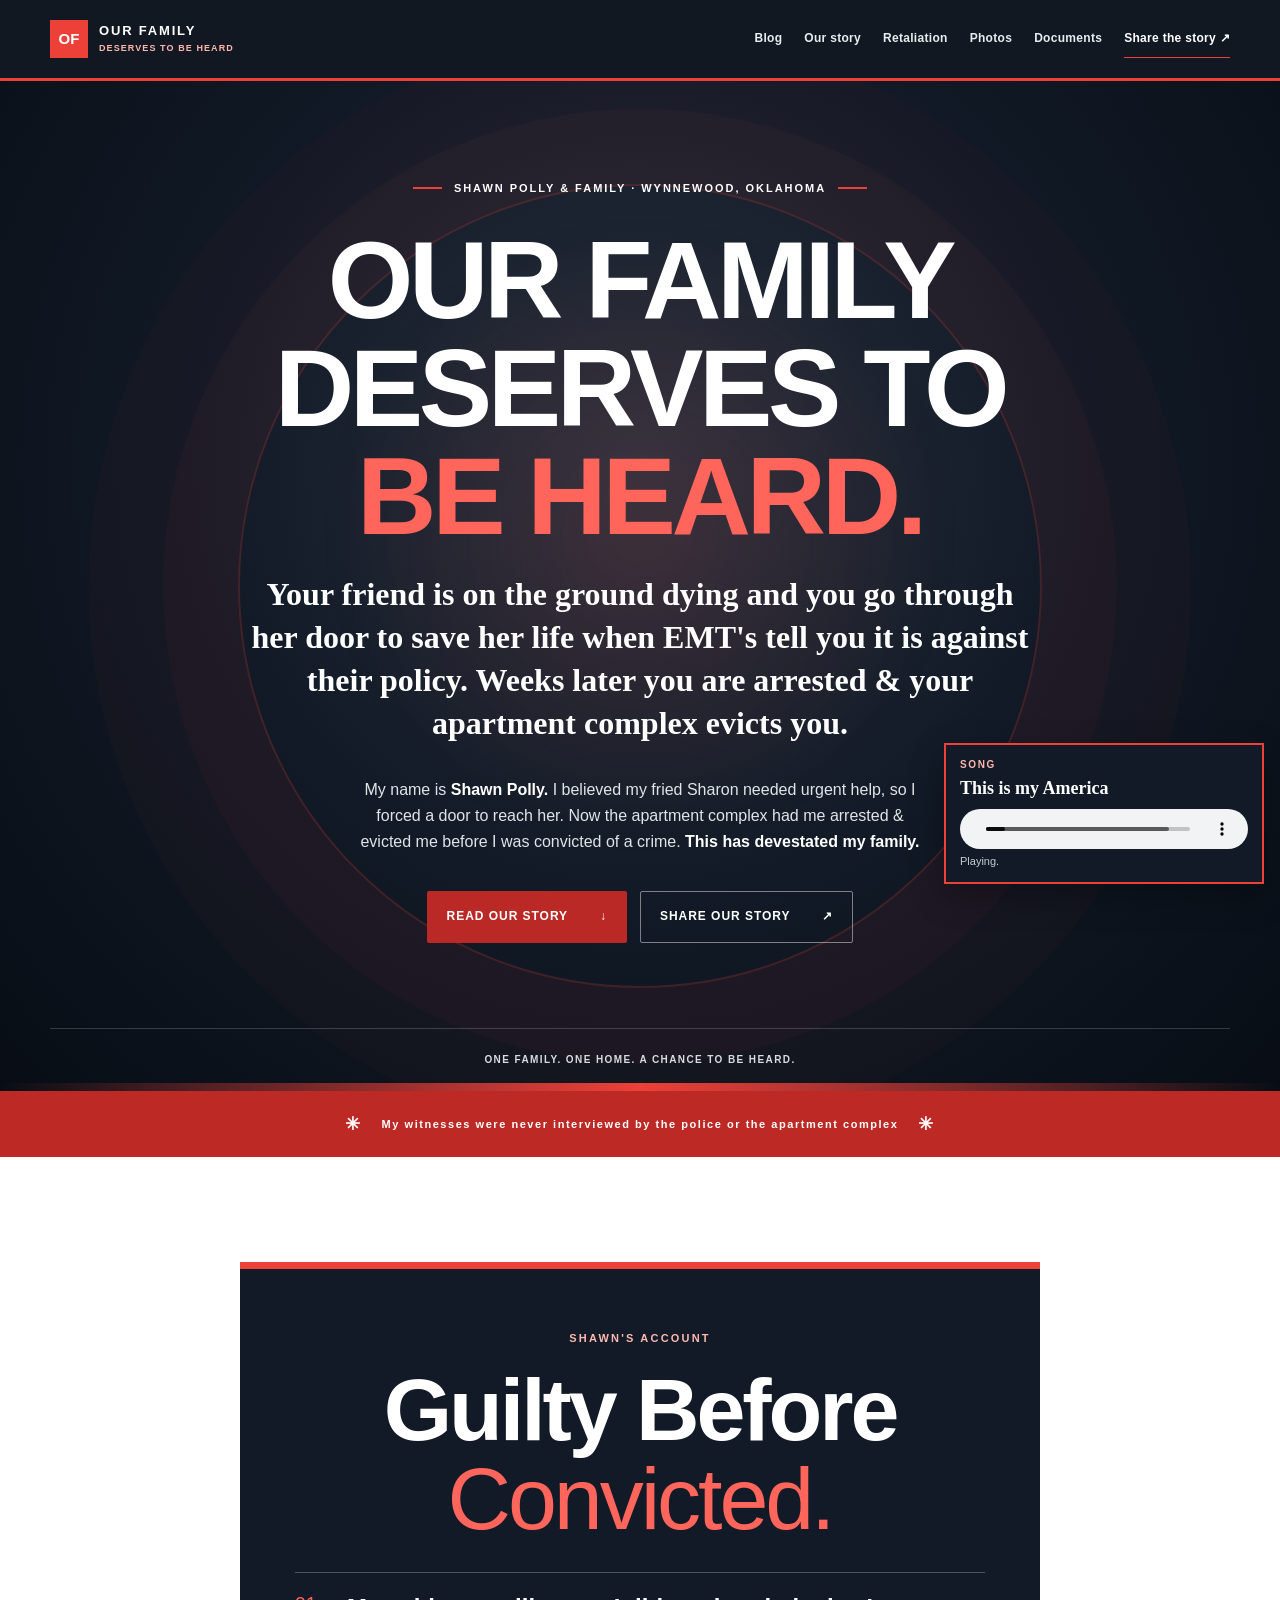
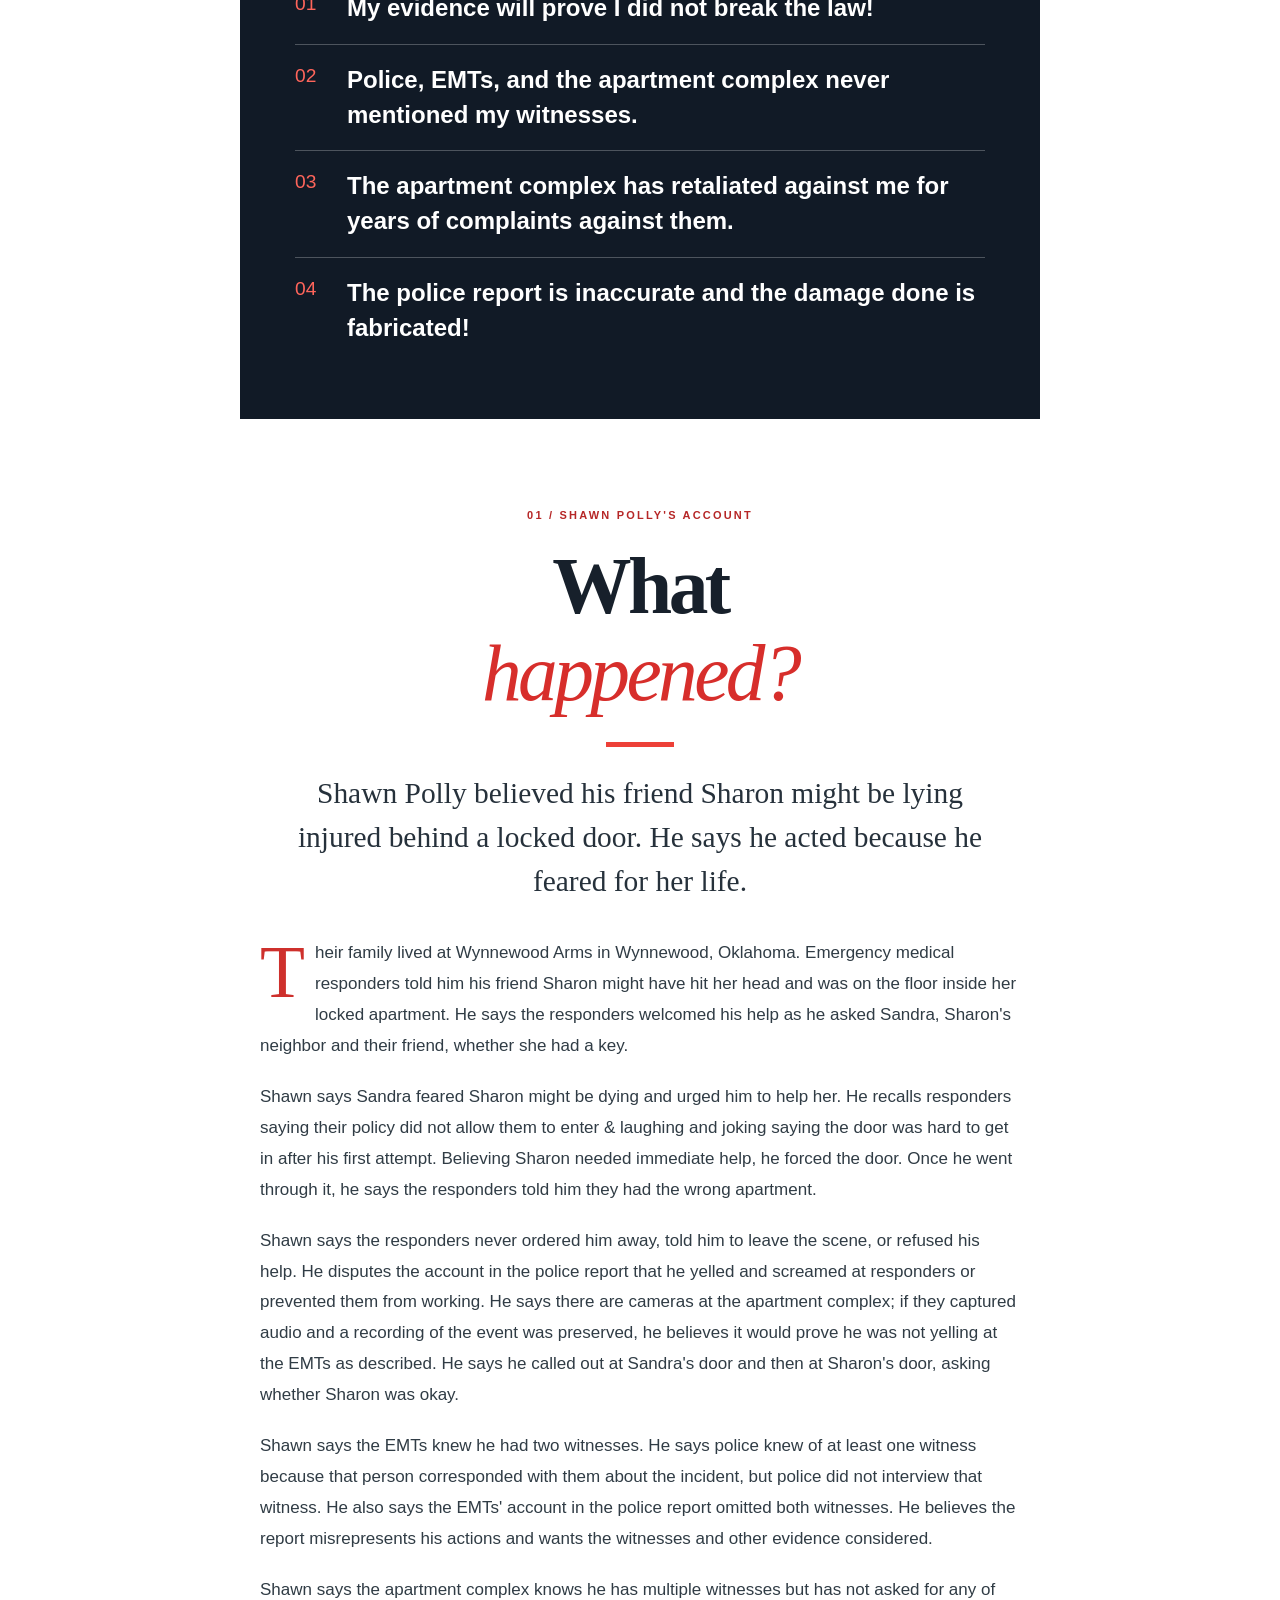
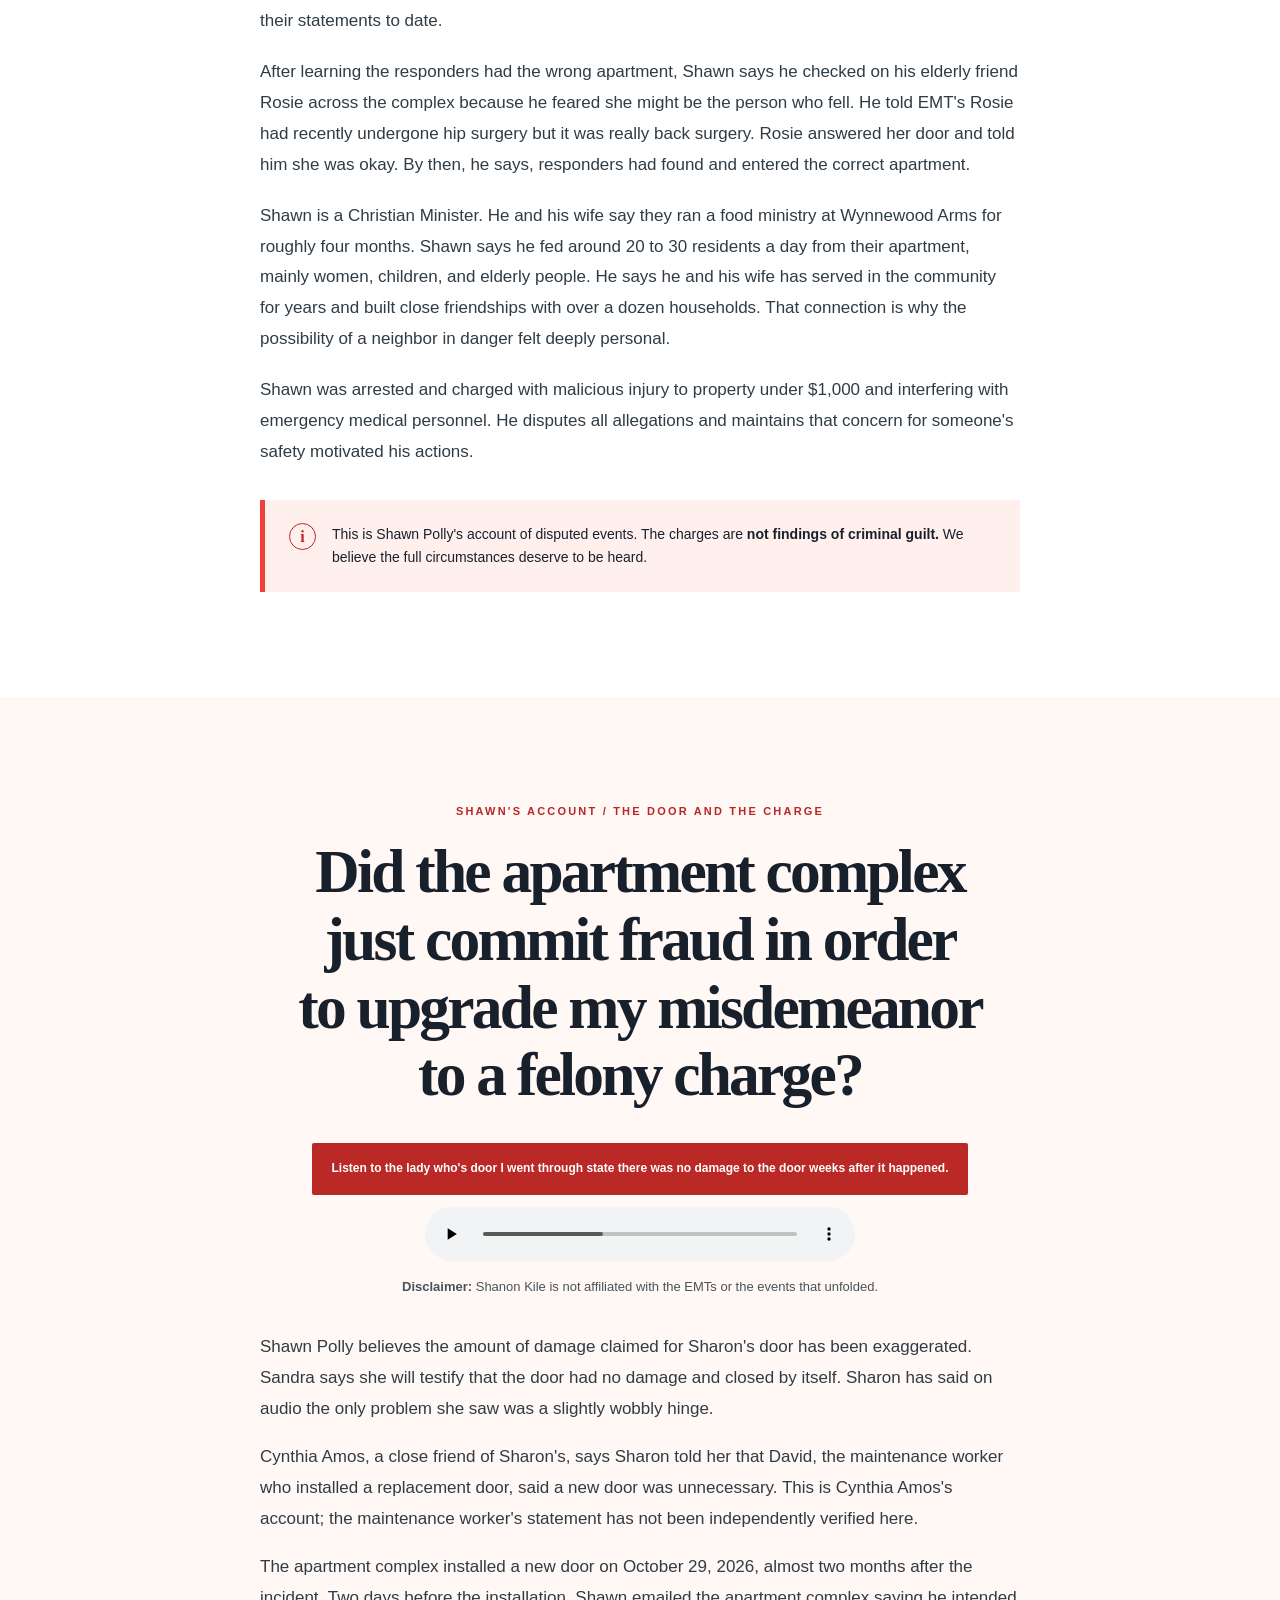
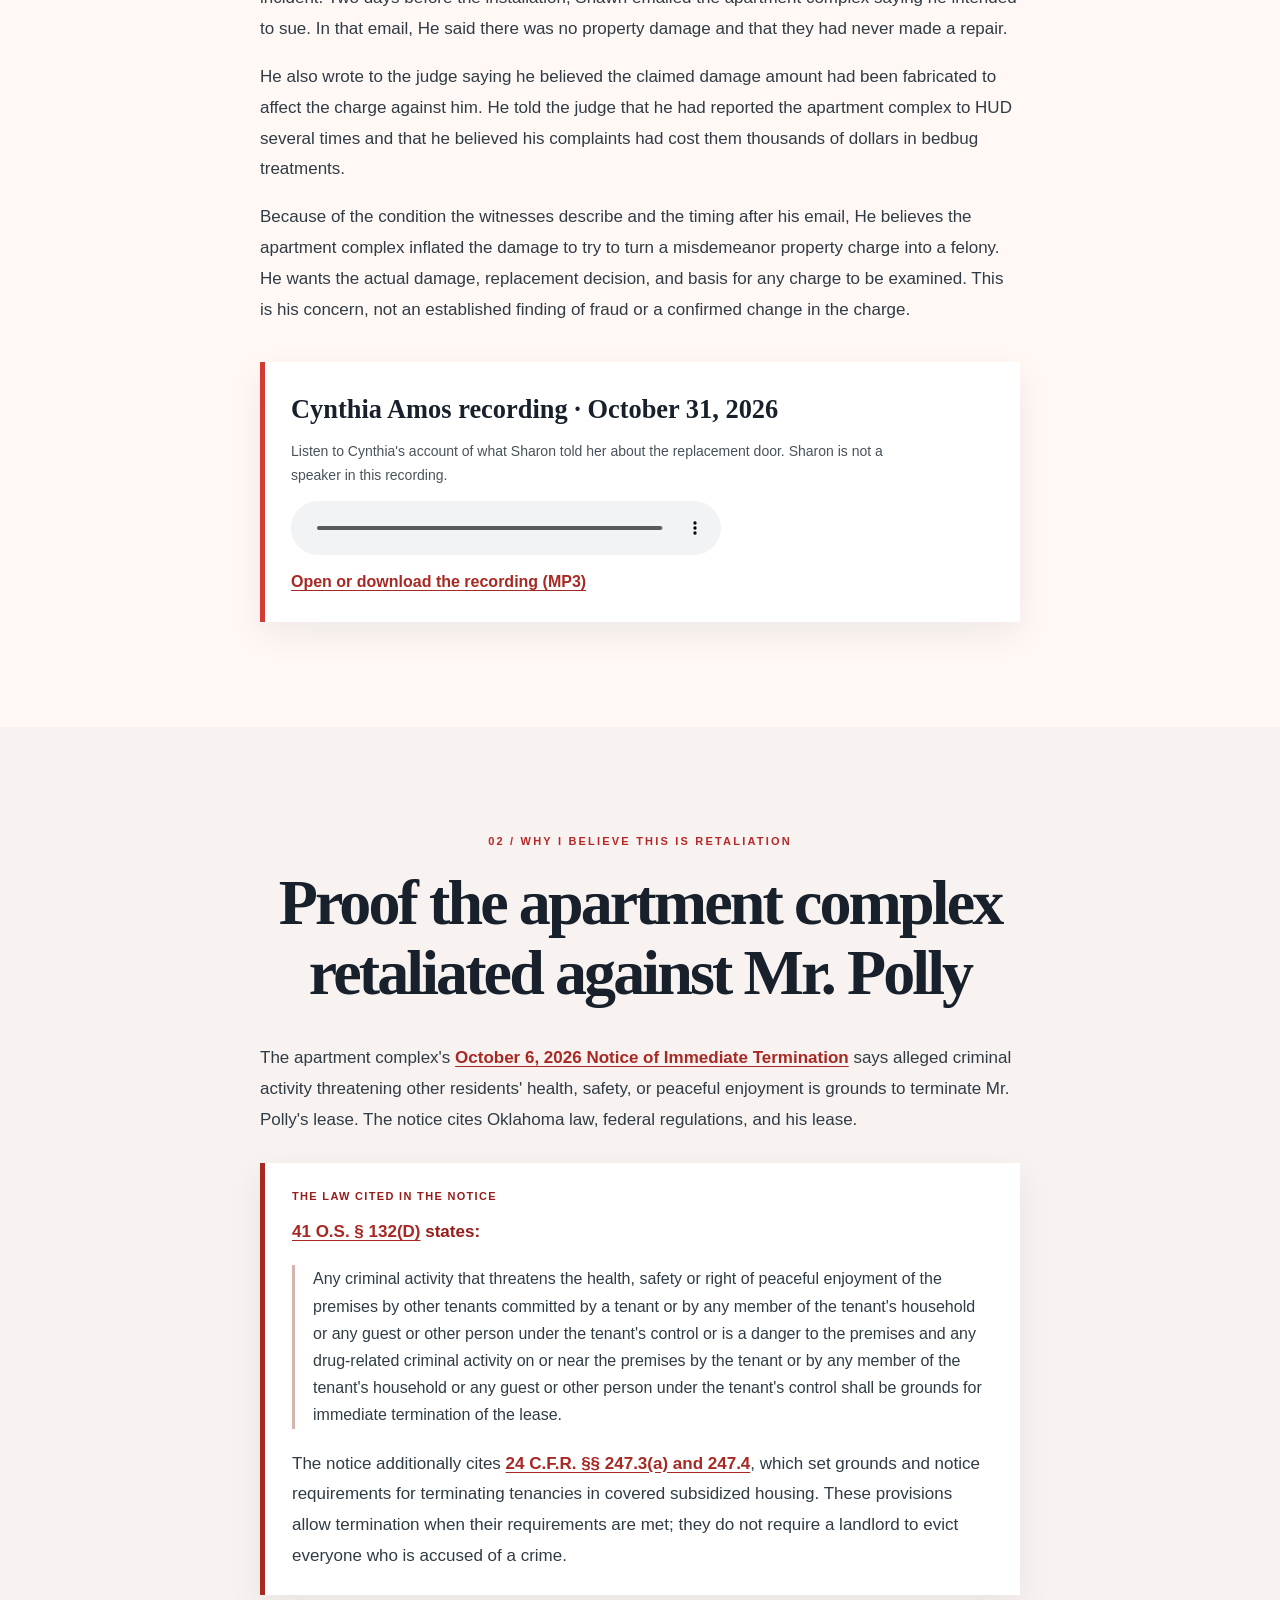
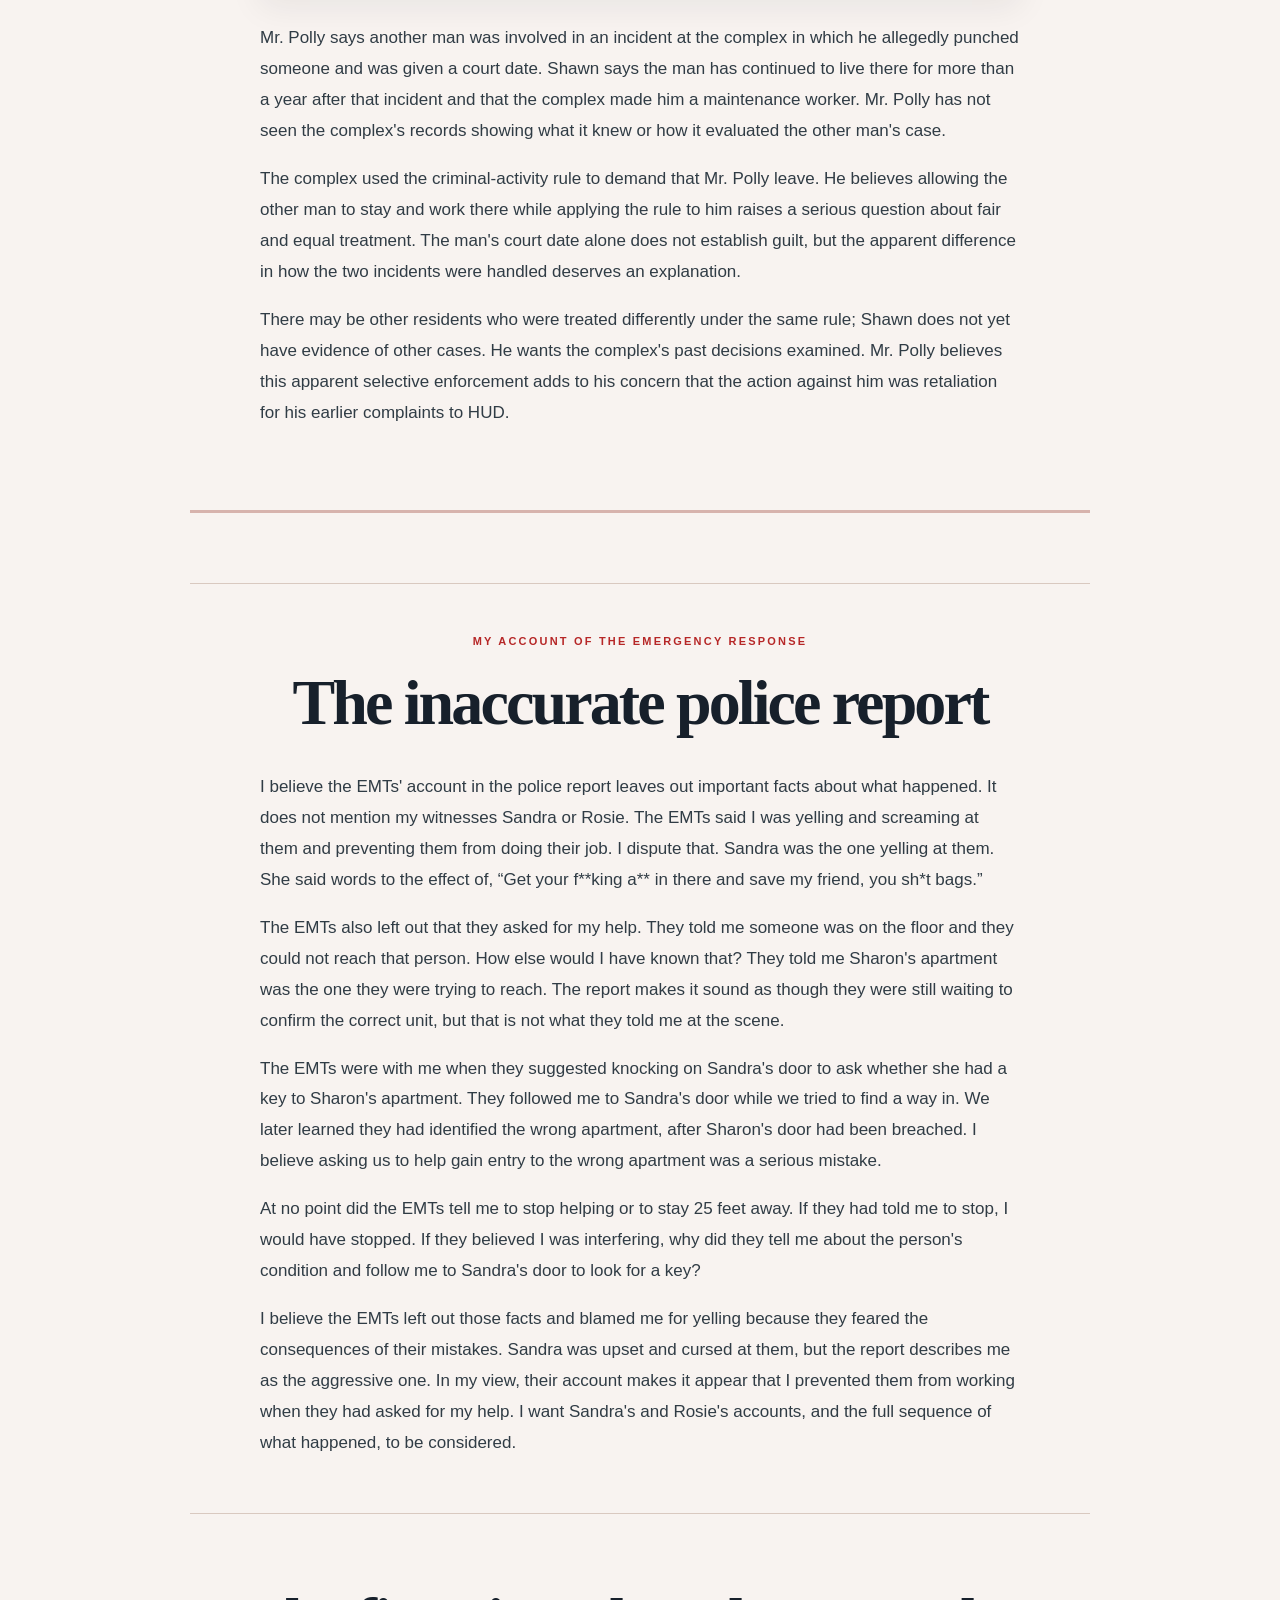
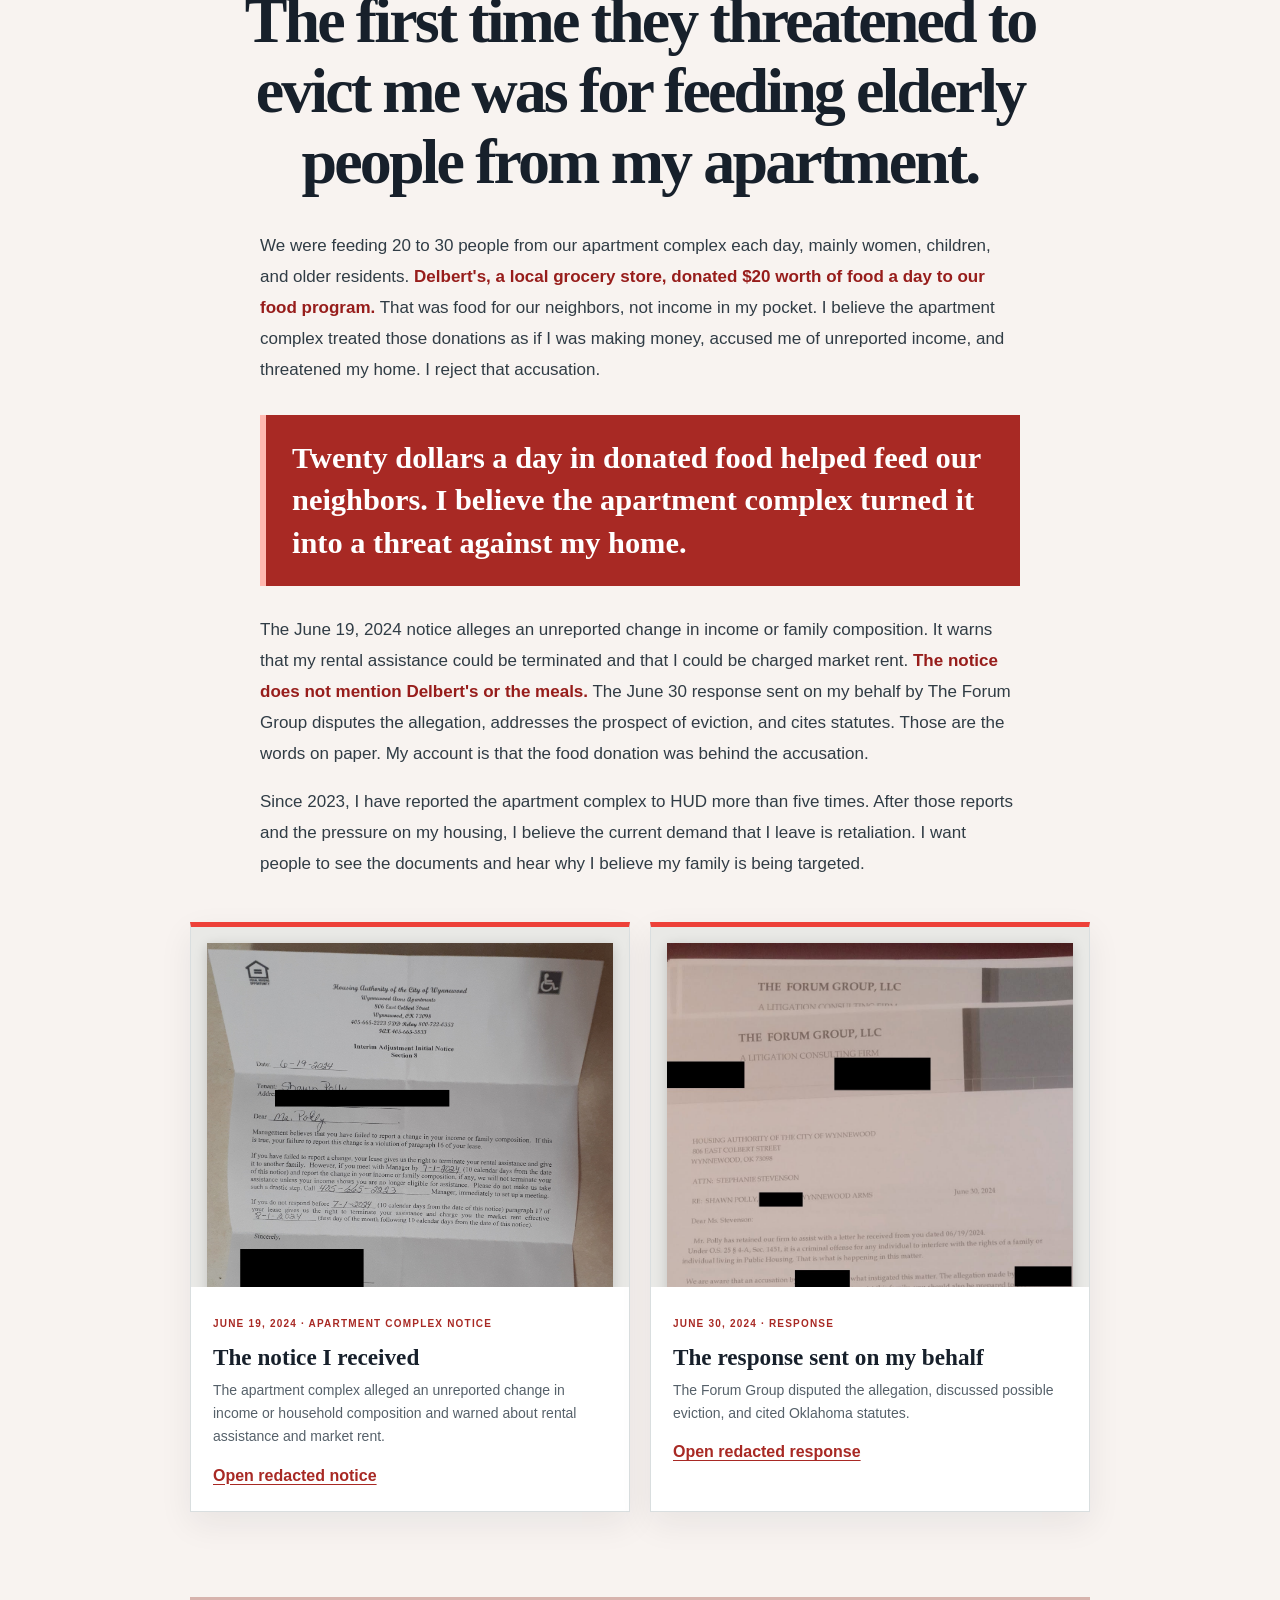
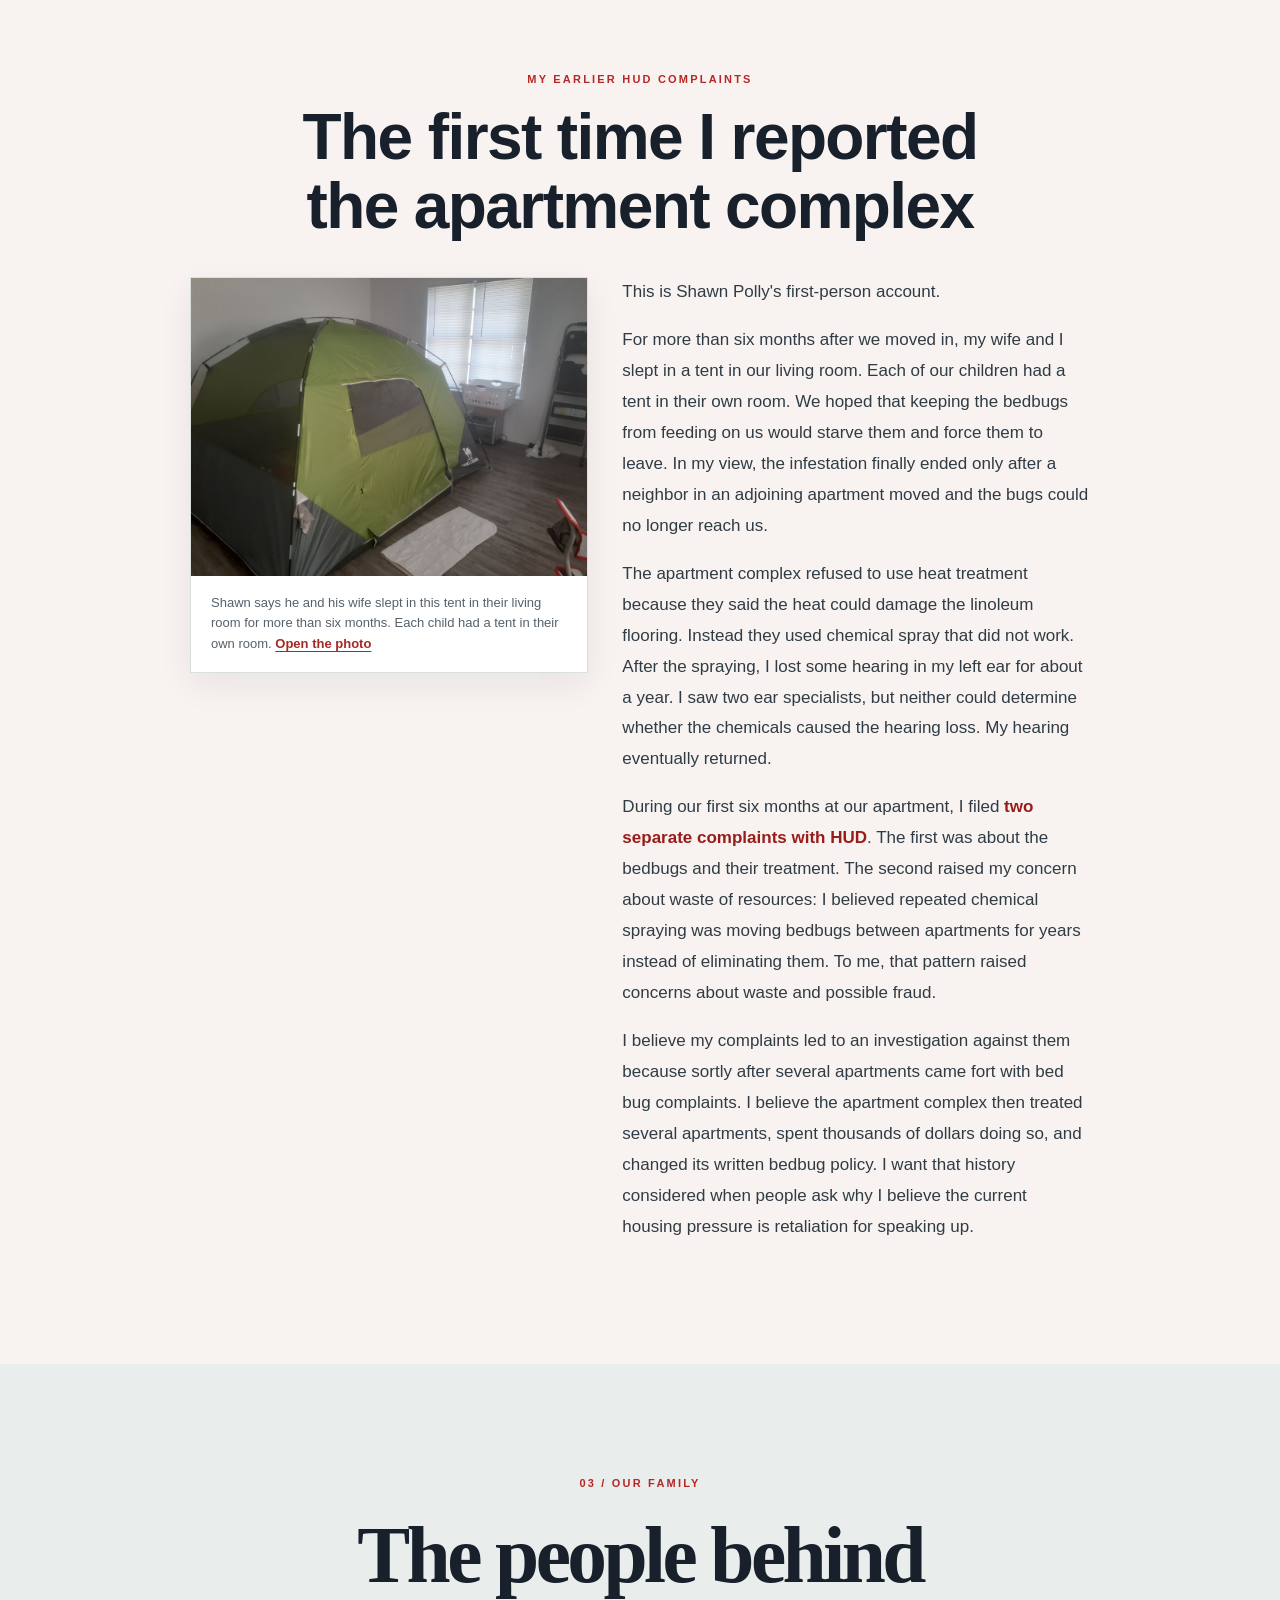
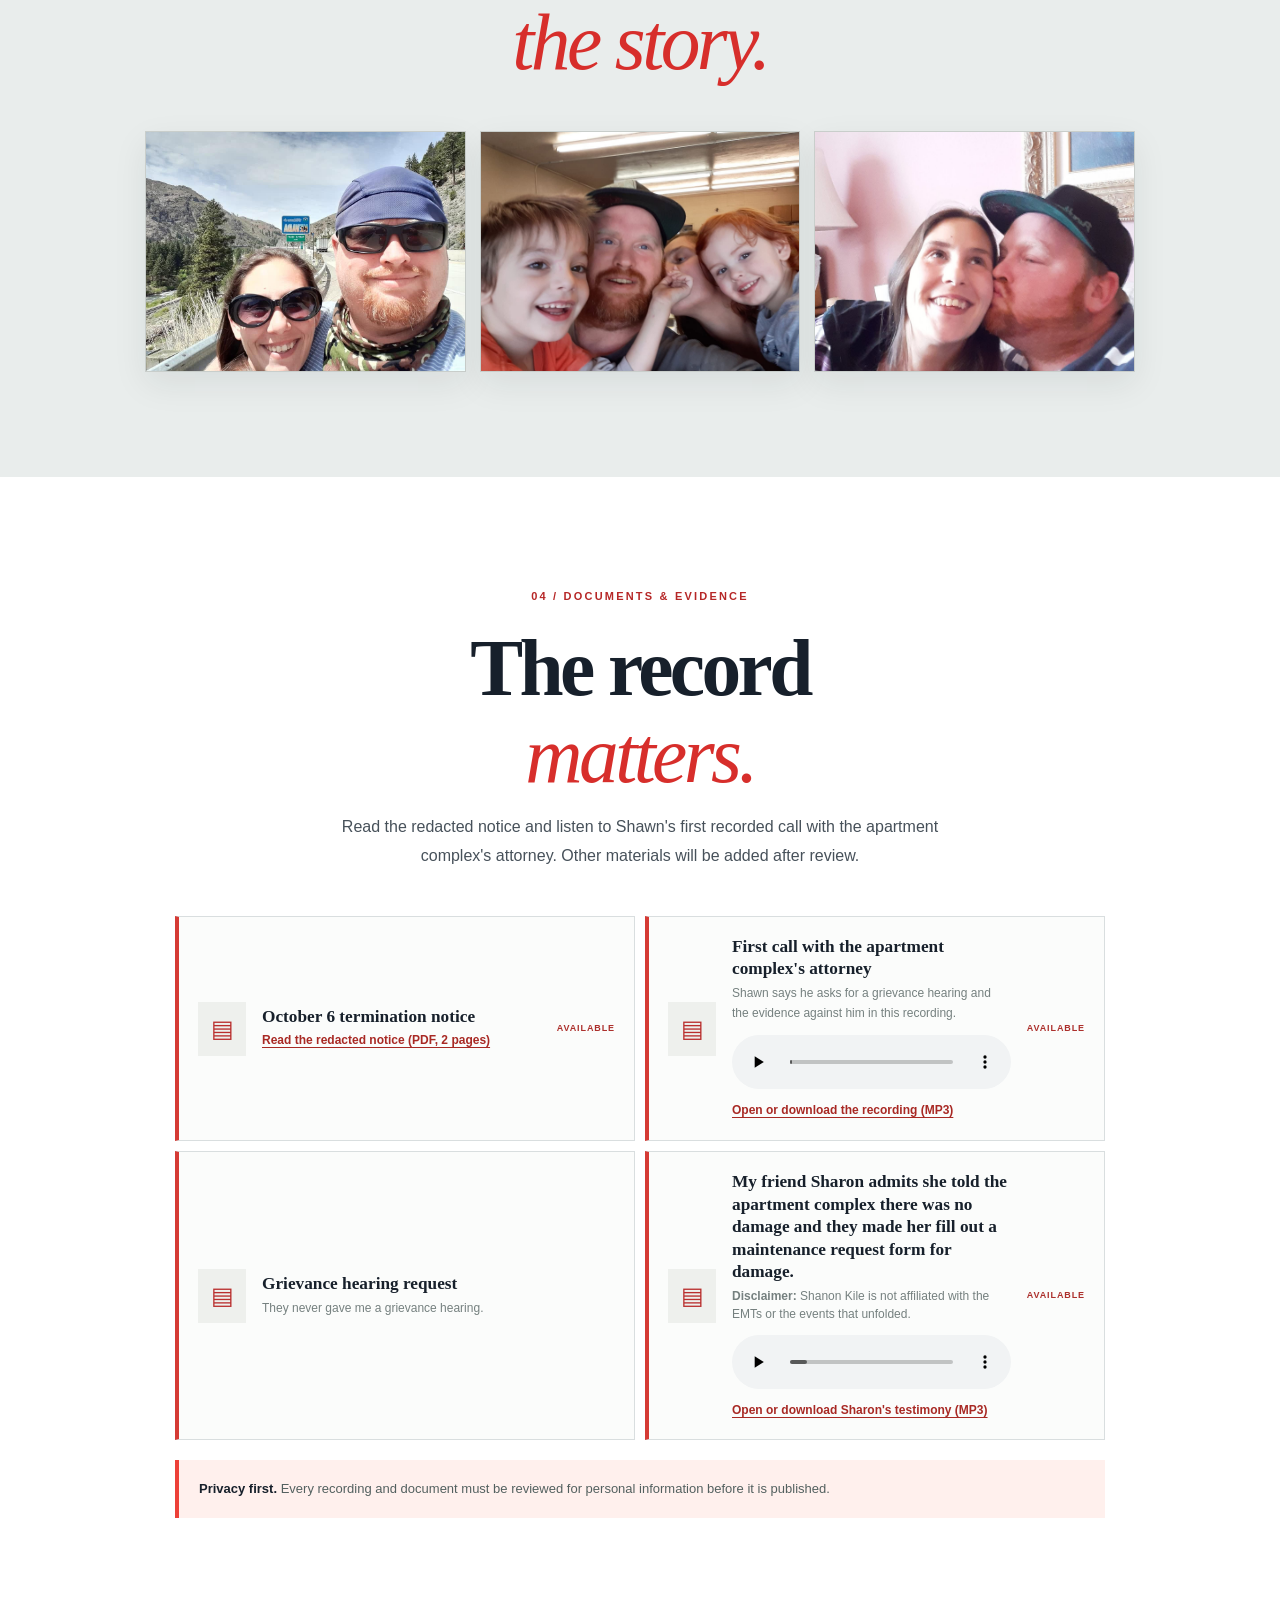
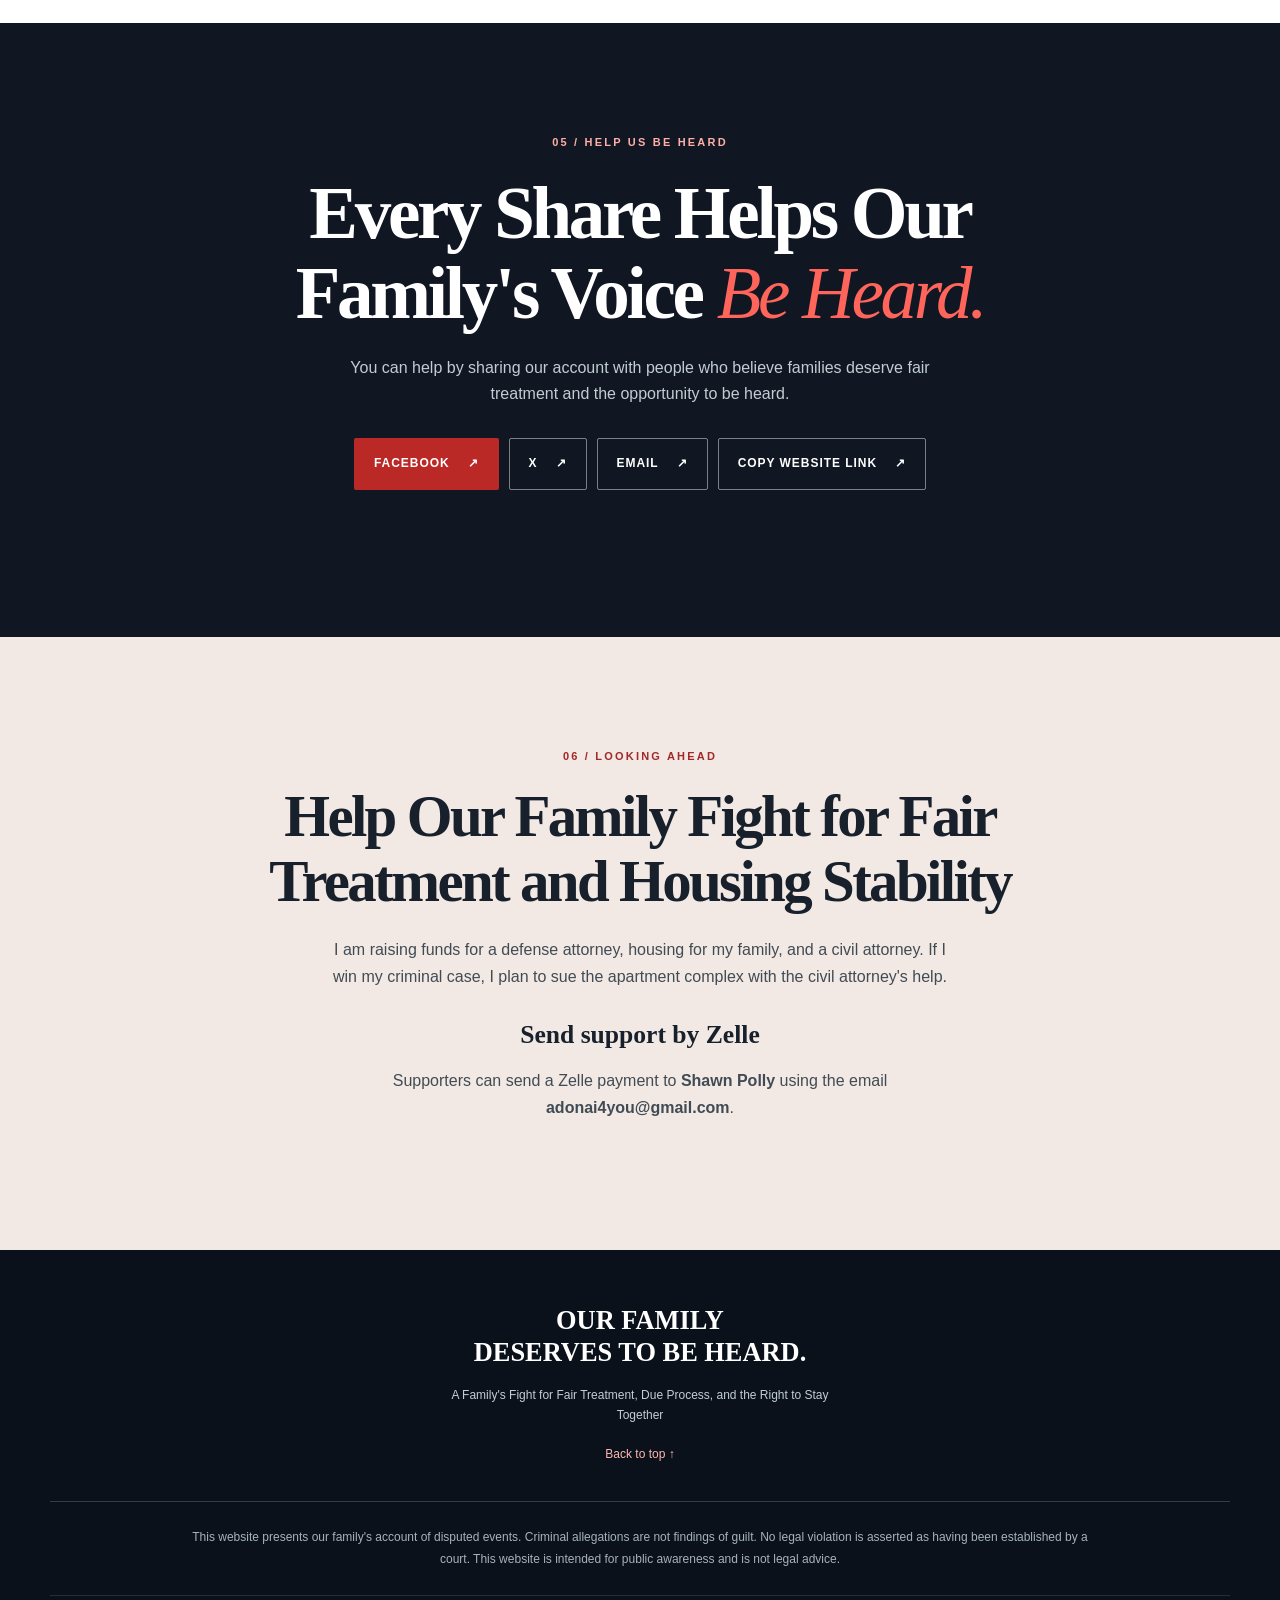
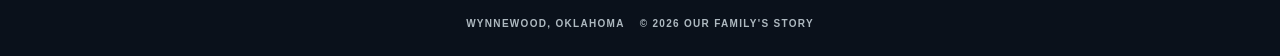
==== commit 59e1798c: "Add disclaimer beside Sharon recording" ====
--- a/index.html
+++ b/index.html
@@ -295,6 +295,7 @@
 .door-testimony{max-width:760px;margin:0 auto 36px;display:grid;justify-items:center;gap:12px}
 .door-testimony-button{max-width:100%;justify-content:center;text-align:center;text-transform:none;letter-spacing:0;line-height:1.4;white-space:normal}
 .door-testimony audio{display:block;width:min(100%,430px)}
+.audio-disclaimer{max-width:650px;margin:4px 0 0;color:#48535b;font-size:13px;line-height:1.5}
 .fundraising-copy h3{margin:8px 0 12px;font-family:var(--font-display);font-size:1.6rem}
 .zelle-email{overflow-wrap:anywhere}
   </style>
@@ -359,6 +360,7 @@
         <div class="door-testimony">
           <button class="button button-gold door-testimony-button" id="door-testimony-button" type="button">Listen to the lady who's door I went through state there was no damage to the door weeks after it happened.</button>
           <audio id="door-testimony-audio" controls preload="metadata" aria-label="Sharon's testimony about the condition of her door"><source src="assets/audio/sharons-testimony.mp3" type="audio/mpeg">Your browser cannot play this audio.</audio>
+          <p class="audio-disclaimer"><strong>Disclaimer:</strong> Shanon Kile is not affiliated with the EMTs or the events that unfolded.</p>
         </div>
         <div class="door-copy">
           <p>Shawn Polly believes the amount of damage claimed for Sharon's door has been exaggerated. Sandra says she will testify that the door had no damage and closed by itself. Sharon has said on audio the only problem she saw was a slightly wobbly hinge.</p>
@@ -444,7 +446,7 @@
 
     <section class="section gallery-section" id="photos" aria-labelledby="photos-title"><div class="container"><div class="section-heading"><div><span class="eyebrow">03 / OUR FAMILY</span><h2 id="photos-title">The people behind<br><em>the story.</em></h2></div></div><div class="photo-grid"><figure class="family-photo"><img src="Images/Left.jpg" width="960" height="720" loading="lazy" decoding="async" alt="Two smiling adults posing outdoors"></figure><figure class="family-photo"><img src="Images/middle.jpg" width="1440" height="1080" loading="lazy" decoding="async" alt="An adult and three children smiling together indoors"></figure><figure class="family-photo"><img src="Images/Right.jpg" width="1424" height="1440" loading="lazy" decoding="async" alt="An adult kissing another adult on the cheek"></figure></div></div></section>
 
-    <section class="section documents-section" id="documents" aria-labelledby="documents-title"><div class="container"><div class="section-heading"><div><span class="eyebrow">04 / DOCUMENTS & EVIDENCE</span><h2 id="documents-title">The record<br><em>matters.</em></h2></div><p>Read the redacted notice and listen to Shawn's first recorded call with the apartment complex's attorney. Other materials will be added after review.</p></div><div class="document-grid"><div class="document-card"><span class="doc-icon" aria-hidden="true">▤</span><div><h3>October 6 termination notice</h3><p><a class="doc-link" href="assets/notice-of-immediate-termination/notice-of-immediate-termination.pdf" target="_blank" rel="noopener">Read the redacted notice (PDF, 2 pages)</a></p></div><span class="doc-status">AVAILABLE</span></div><div class="document-card recording-card"><span class="doc-icon" aria-hidden="true">&#9636;</span><div><h3>First call with the apartment complex's attorney</h3><p>Shawn says he asks for a grievance hearing and the evidence against him in this recording.</p><audio controls preload="metadata" aria-label="First call with the apartment complex's attorney"><source src="assets/audio/first-call-housing-authority.mp3" type="audio/mpeg">Your browser cannot play this audio.</audio><p><a class="doc-link" href="assets/audio/first-call-housing-authority.mp3" target="_blank" rel="noopener">Open or download the recording (MP3)</a></p></div><span class="doc-status">AVAILABLE</span></div><div class="document-card"><span class="doc-icon" aria-hidden="true">▤</span><div><h3>Grievance hearing request</h3><p>They never gave me a grievance hearing.</p></div></div><div class="document-card recording-card"><span class="doc-icon" aria-hidden="true">&#9636;</span><div><h3>My friend Sharon admits she told the apartment complex there was no damage and they made her fill out a maintenance request form for damage.</h3><audio controls preload="metadata" aria-label="Sharon&#39;s testimony about the door damage and maintenance request"><source src="assets/audio/sharons-testimony.mp3" type="audio/mpeg">Your browser cannot play this audio.</audio><p><a class="doc-link" href="assets/audio/sharons-testimony.mp3" target="_blank" rel="noopener">Open or download Sharon&#39;s testimony (MP3)</a></p></div><span class="doc-status">AVAILABLE</span></div></div><div class="privacy-note"><strong>Privacy first.</strong> Every recording and document must be reviewed for personal information before it is published.</div></div></section>
+    <section class="section documents-section" id="documents" aria-labelledby="documents-title"><div class="container"><div class="section-heading"><div><span class="eyebrow">04 / DOCUMENTS & EVIDENCE</span><h2 id="documents-title">The record<br><em>matters.</em></h2></div><p>Read the redacted notice and listen to Shawn's first recorded call with the apartment complex's attorney. Other materials will be added after review.</p></div><div class="document-grid"><div class="document-card"><span class="doc-icon" aria-hidden="true">▤</span><div><h3>October 6 termination notice</h3><p><a class="doc-link" href="assets/notice-of-immediate-termination/notice-of-immediate-termination.pdf" target="_blank" rel="noopener">Read the redacted notice (PDF, 2 pages)</a></p></div><span class="doc-status">AVAILABLE</span></div><div class="document-card recording-card"><span class="doc-icon" aria-hidden="true">&#9636;</span><div><h3>First call with the apartment complex's attorney</h3><p>Shawn says he asks for a grievance hearing and the evidence against him in this recording.</p><audio controls preload="metadata" aria-label="First call with the apartment complex's attorney"><source src="assets/audio/first-call-housing-authority.mp3" type="audio/mpeg">Your browser cannot play this audio.</audio><p><a class="doc-link" href="assets/audio/first-call-housing-authority.mp3" target="_blank" rel="noopener">Open or download the recording (MP3)</a></p></div><span class="doc-status">AVAILABLE</span></div><div class="document-card"><span class="doc-icon" aria-hidden="true">▤</span><div><h3>Grievance hearing request</h3><p>They never gave me a grievance hearing.</p></div></div><div class="document-card recording-card"><span class="doc-icon" aria-hidden="true">&#9636;</span><div><h3>My friend Sharon admits she told the apartment complex there was no damage and they made her fill out a maintenance request form for damage.</h3><p class="audio-disclaimer"><strong>Disclaimer:</strong> Shanon Kile is not affiliated with the EMTs or the events that unfolded.</p><audio controls preload="metadata" aria-label="Sharon&#39;s testimony about the door damage and maintenance request"><source src="assets/audio/sharons-testimony.mp3" type="audio/mpeg">Your browser cannot play this audio.</audio><p><a class="doc-link" href="assets/audio/sharons-testimony.mp3" target="_blank" rel="noopener">Open or download Sharon&#39;s testimony (MP3)</a></p></div><span class="doc-status">AVAILABLE</span></div></div><div class="privacy-note"><strong>Privacy first.</strong> Every recording and document must be reviewed for personal information before it is published.</div></div></section>
 
     <section class="section share-section" id="share" aria-labelledby="share-title"><div class="container share-inner"><span class="eyebrow">05 / HELP US BE HEARD</span><h2 id="share-title">Every Share Helps Our<br>Family's Voice <em>Be Heard.</em></h2><p>You can help by sharing our account with people who believe families deserve fair treatment and the opportunity to be heard.</p><div class="share-actions"><a class="button button-gold" id="share-facebook" href="https://www.facebook.com/sharer/sharer.php" target="_blank" rel="noopener noreferrer">Facebook <span aria-hidden="true">↗</span></a><a class="button button-outline" id="share-x" href="https://twitter.com/intent/tweet" target="_blank" rel="noopener noreferrer">X <span aria-hidden="true">↗</span></a><a class="button button-outline" id="share-email" href="mailto:">Email <span aria-hidden="true">↗</span></a><button class="button button-outline" id="copy-link" type="button">Copy website link <span aria-hidden="true">↗</span></button><button class="button button-outline native-share" id="native-share" type="button" hidden>Share on your device <span aria-hidden="true">↗</span></button></div><p class="share-feedback" id="share-feedback" role="status" aria-live="polite"></p></div></section>
 
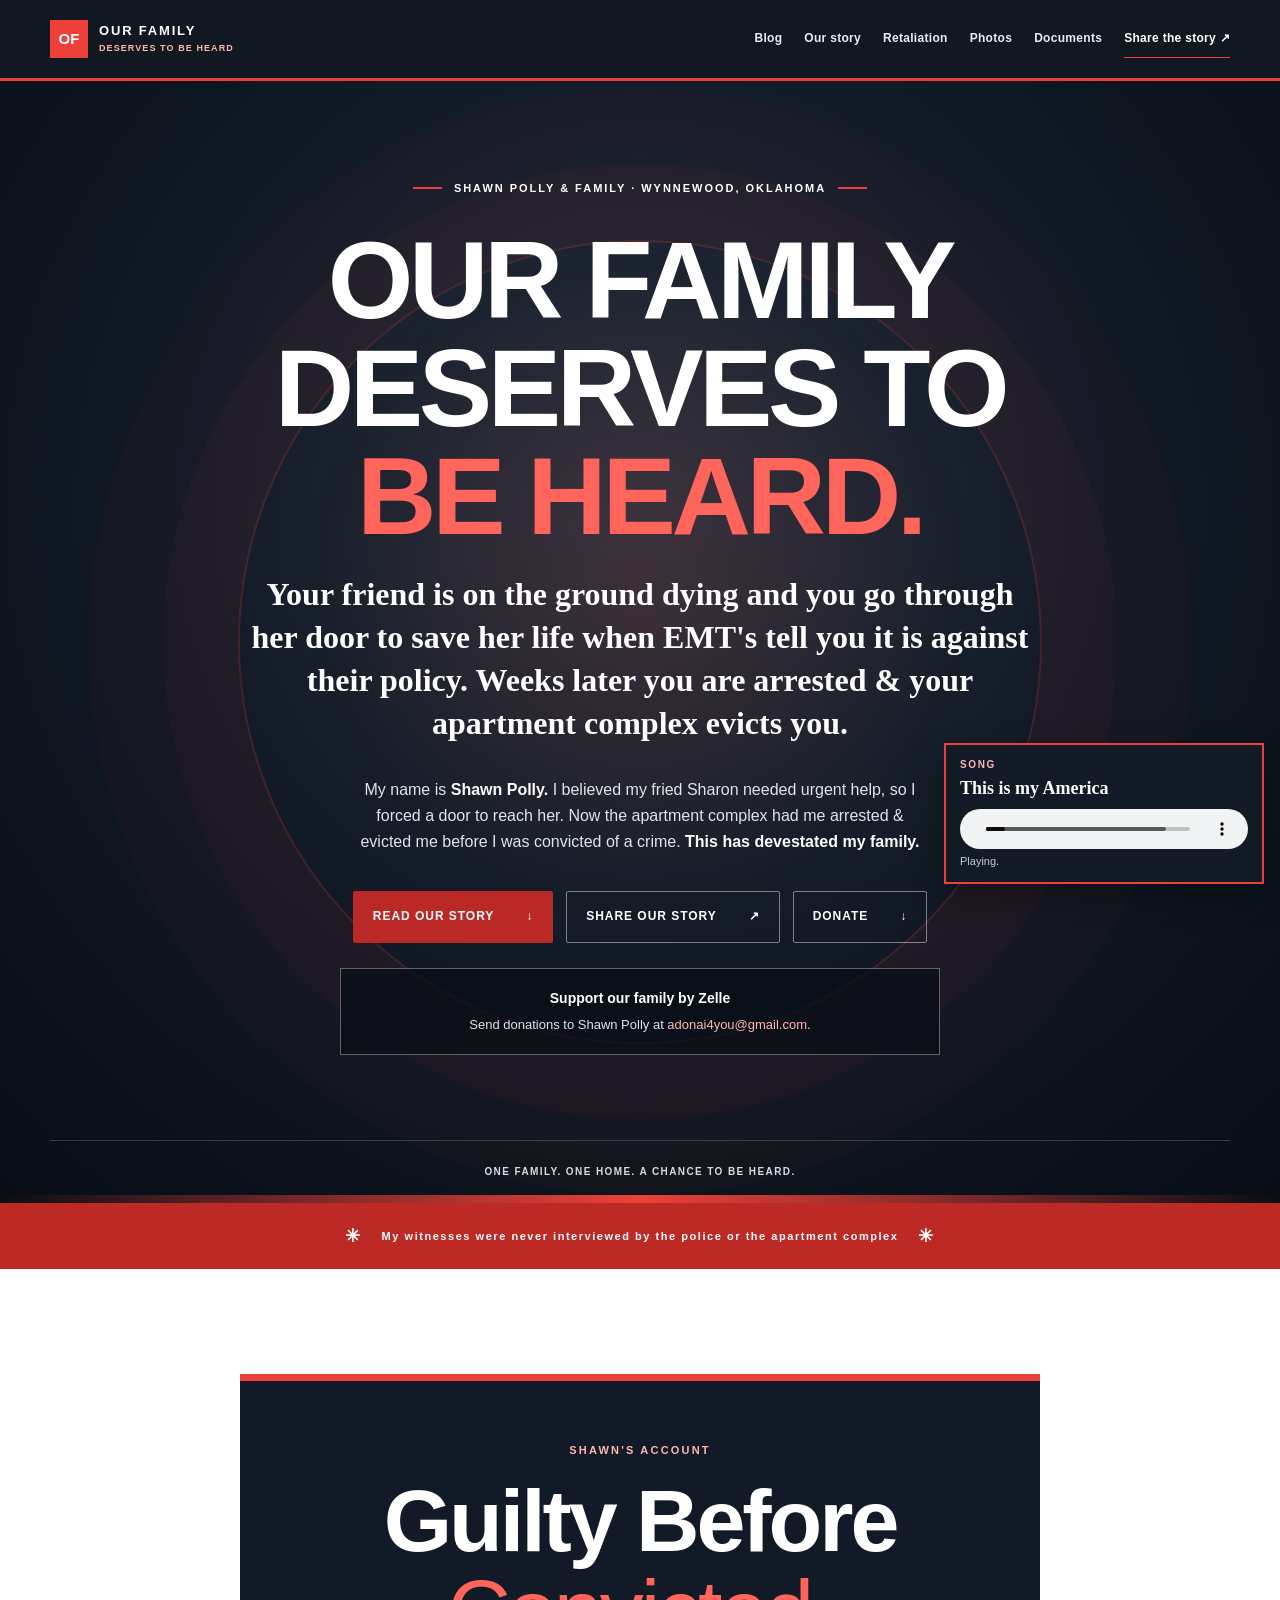
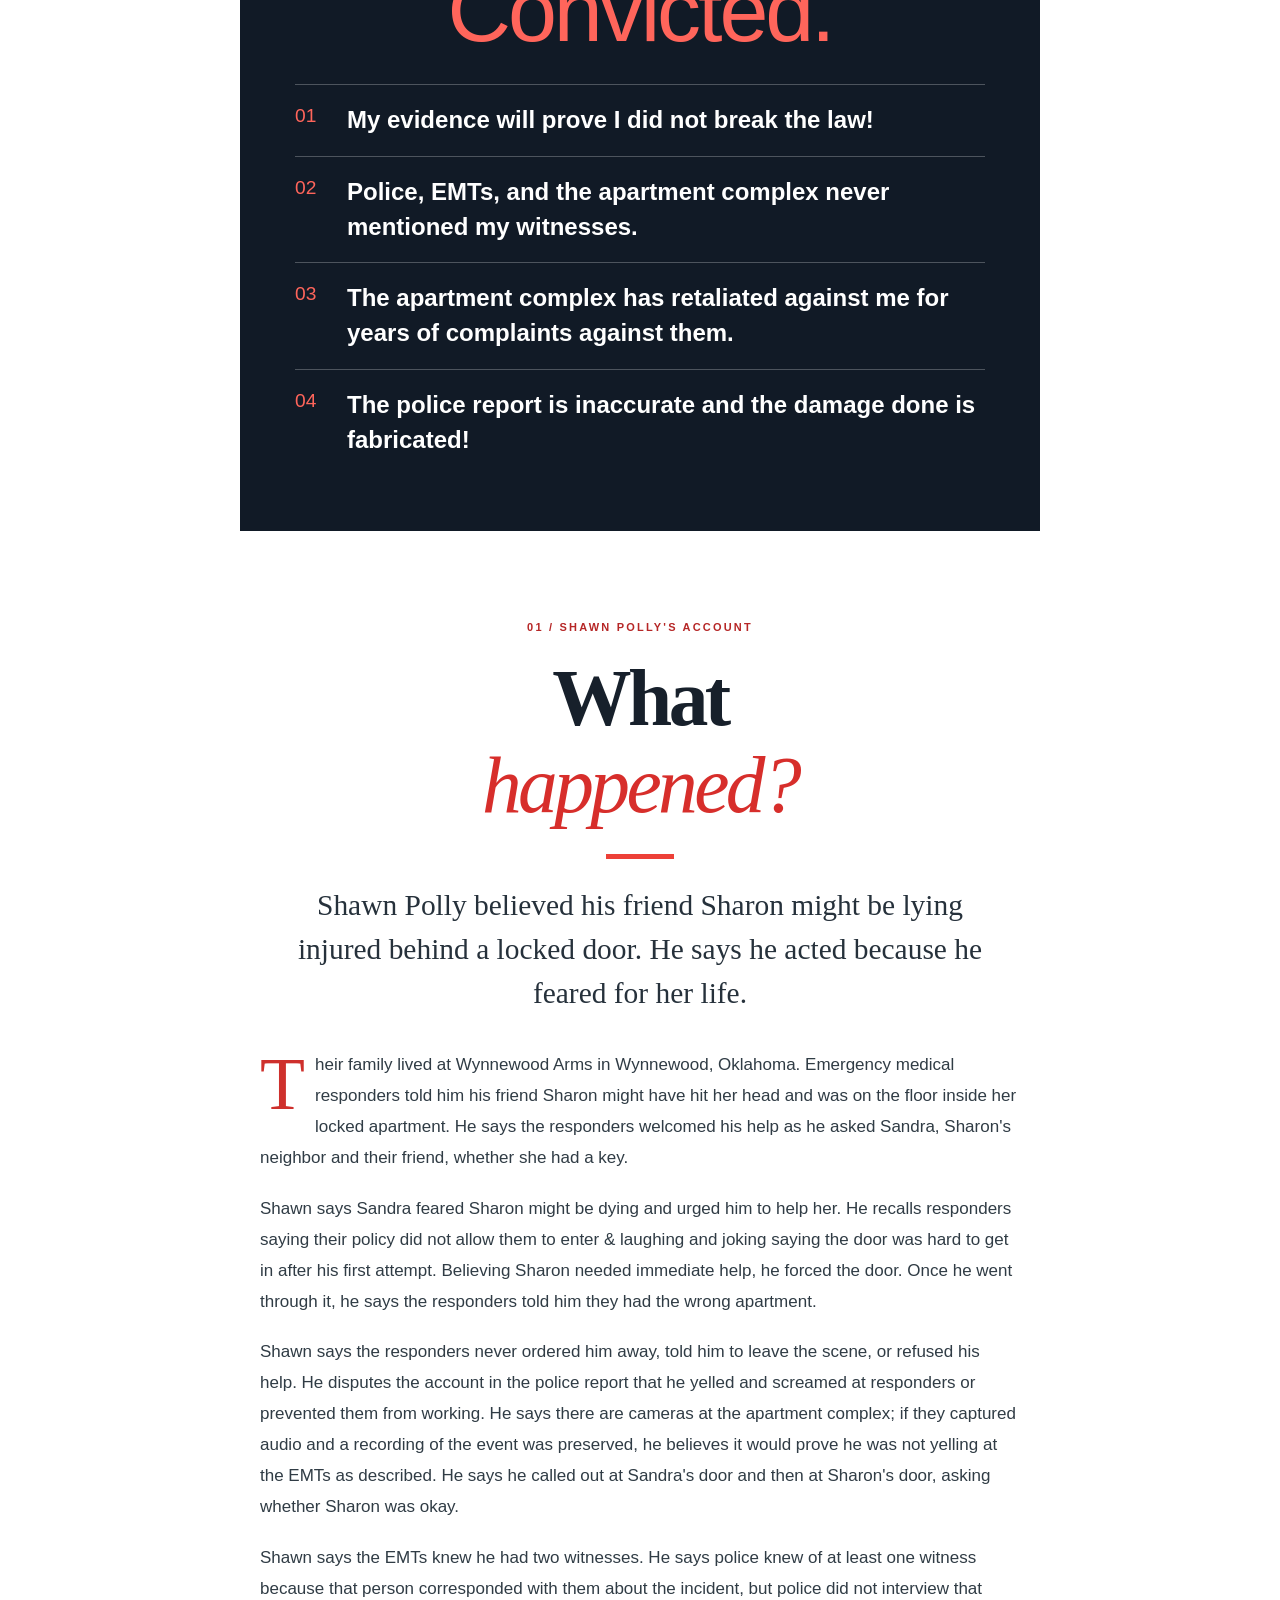
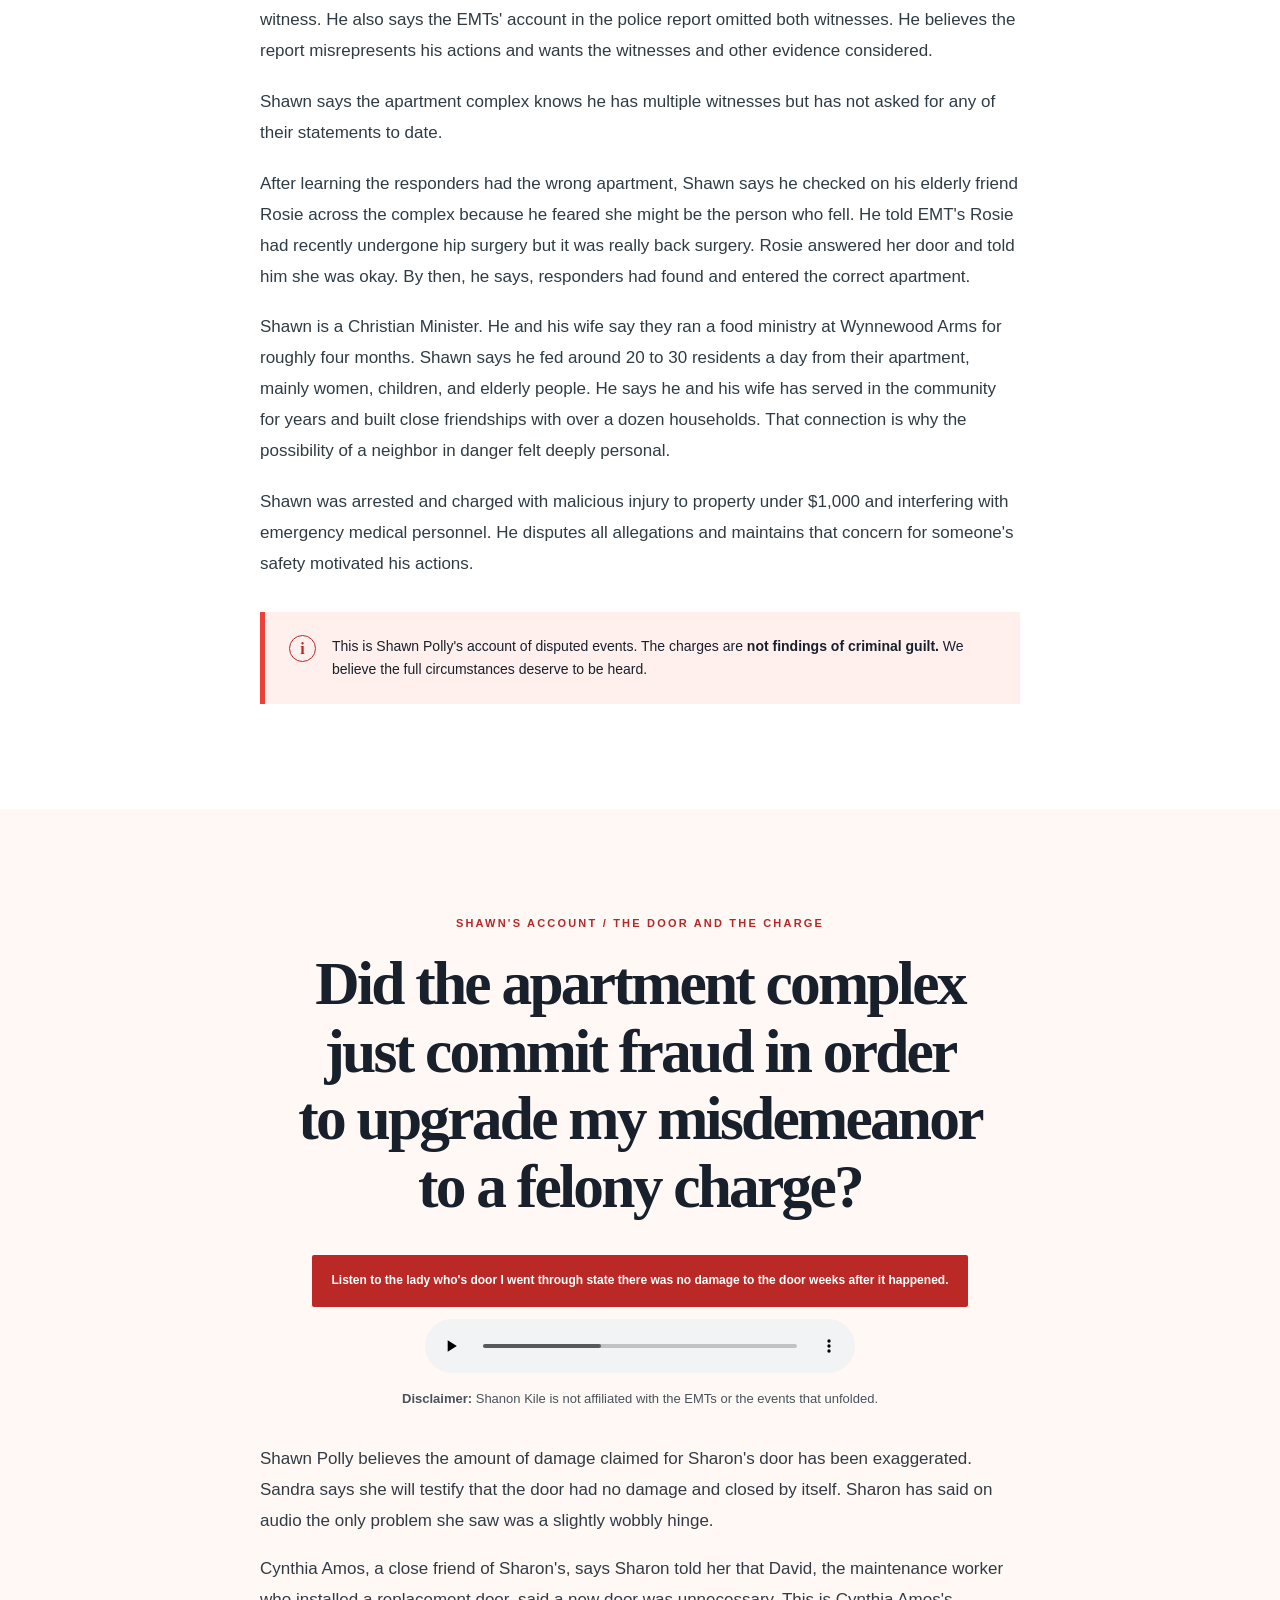
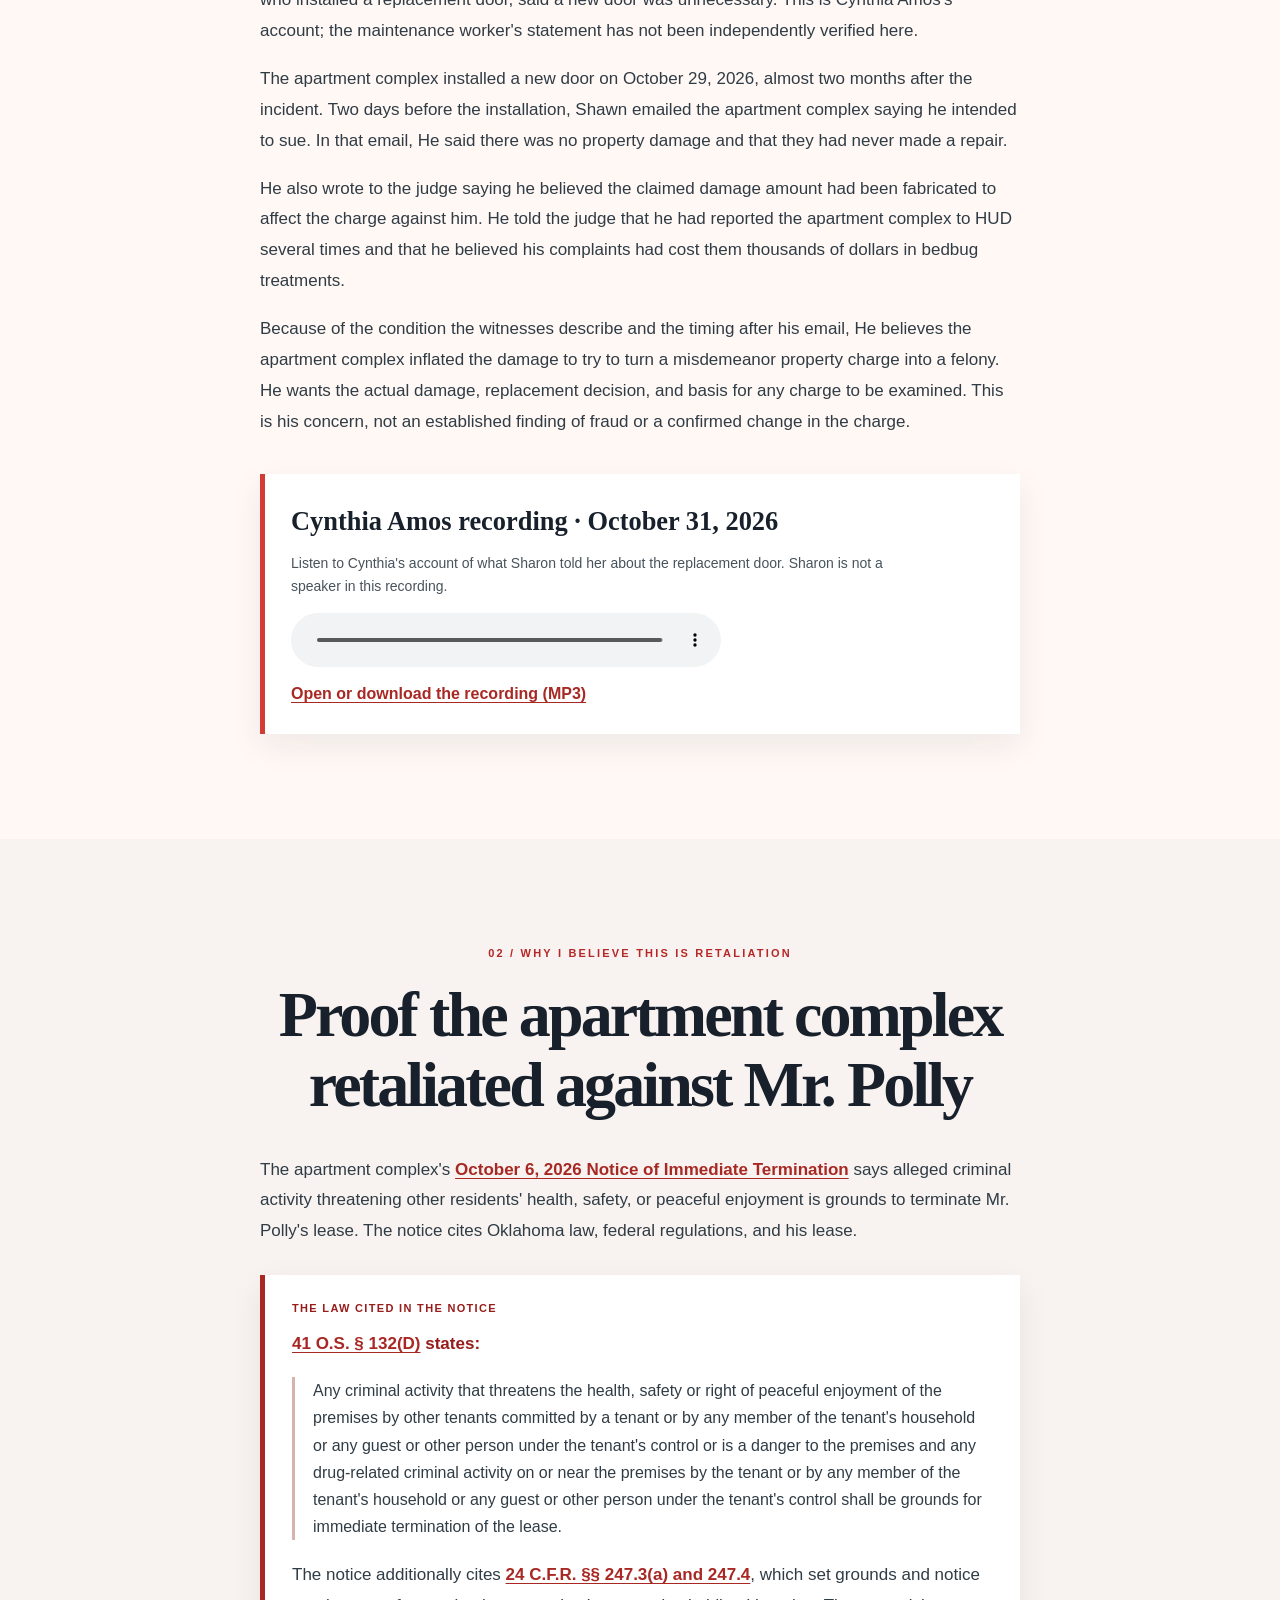
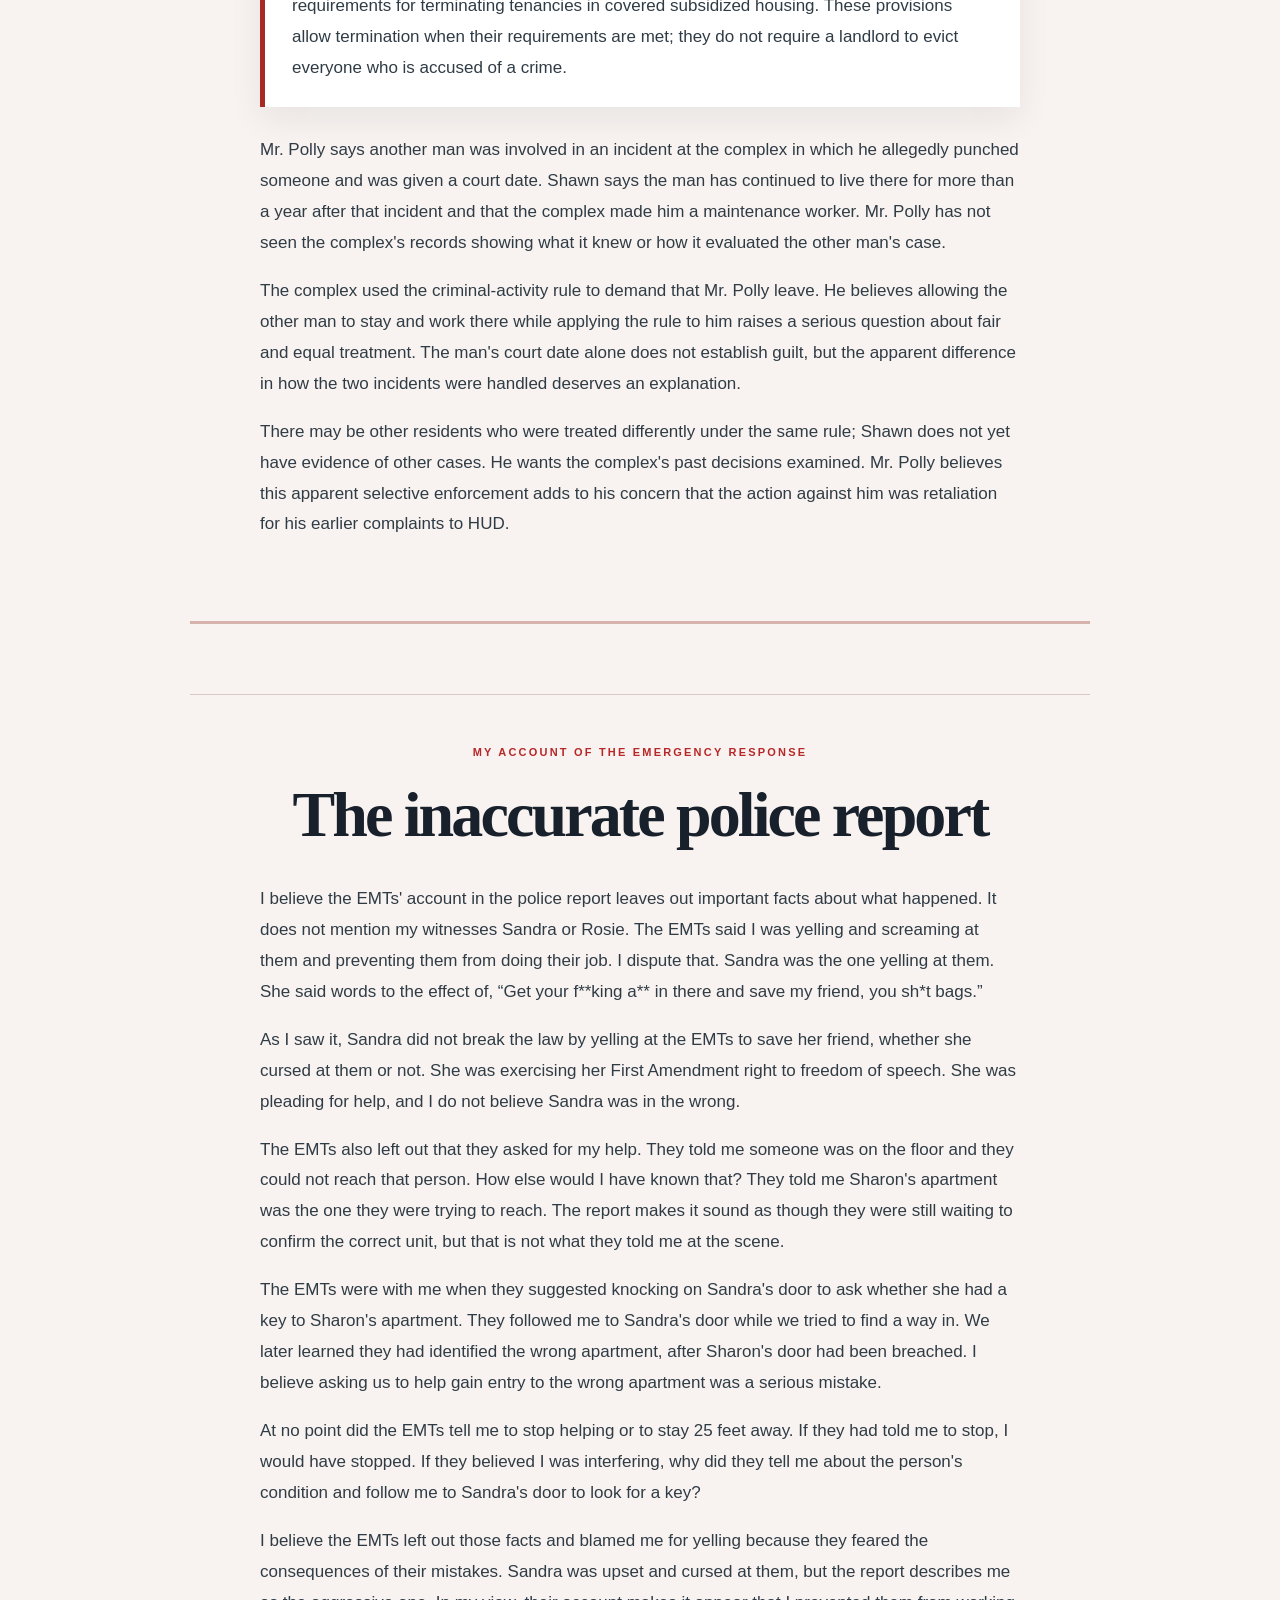
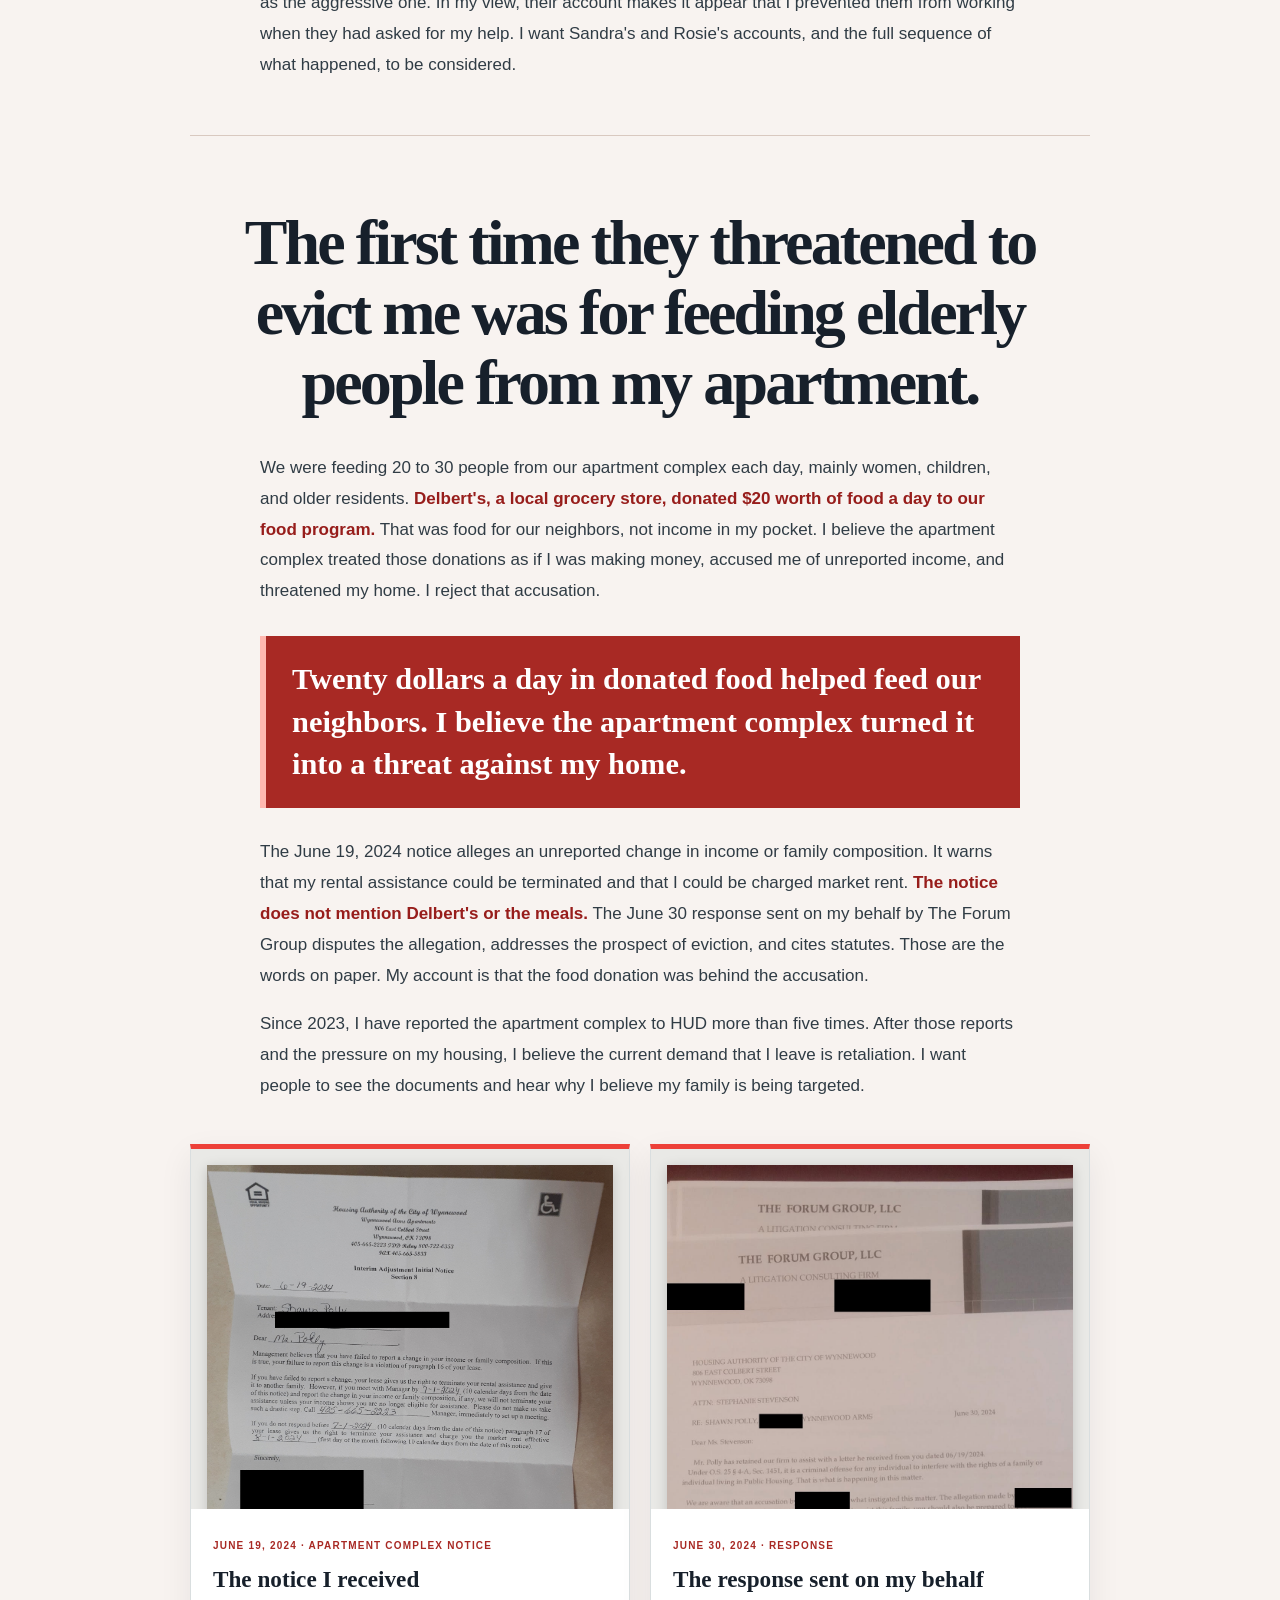
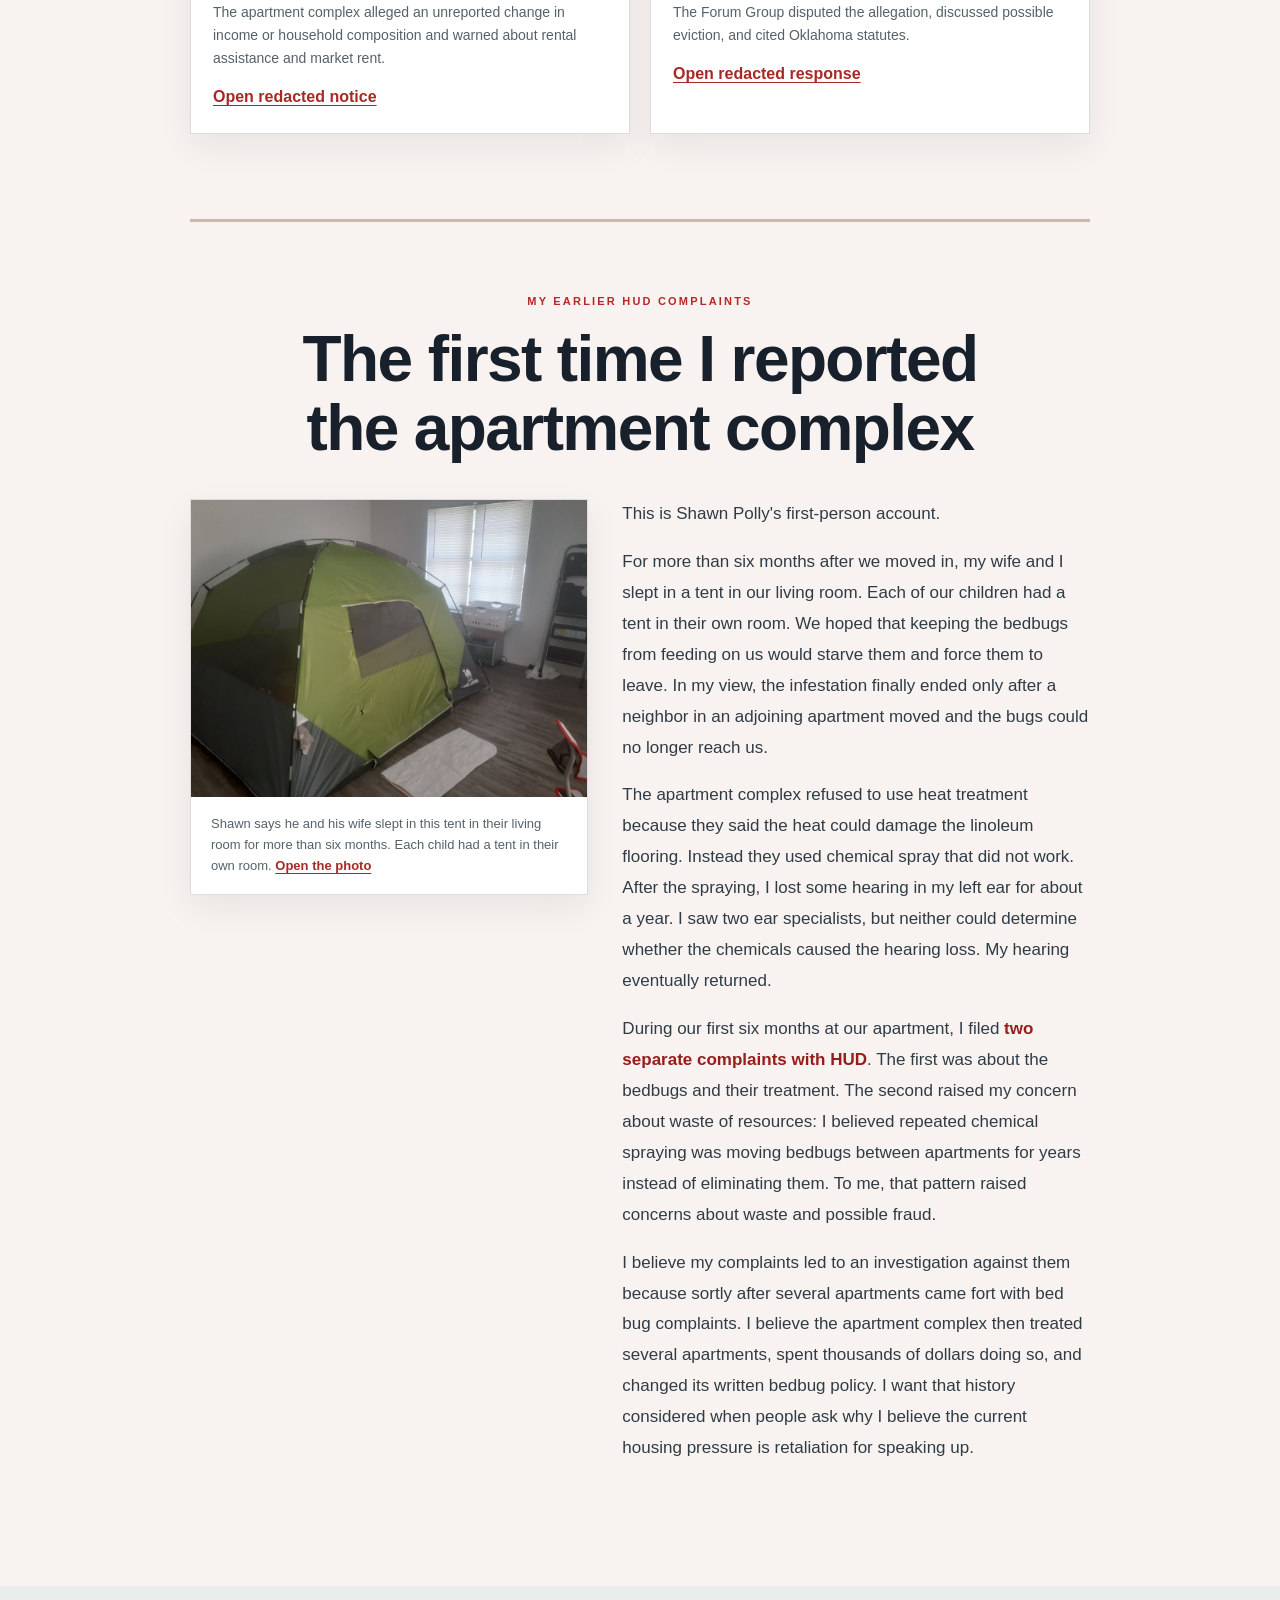
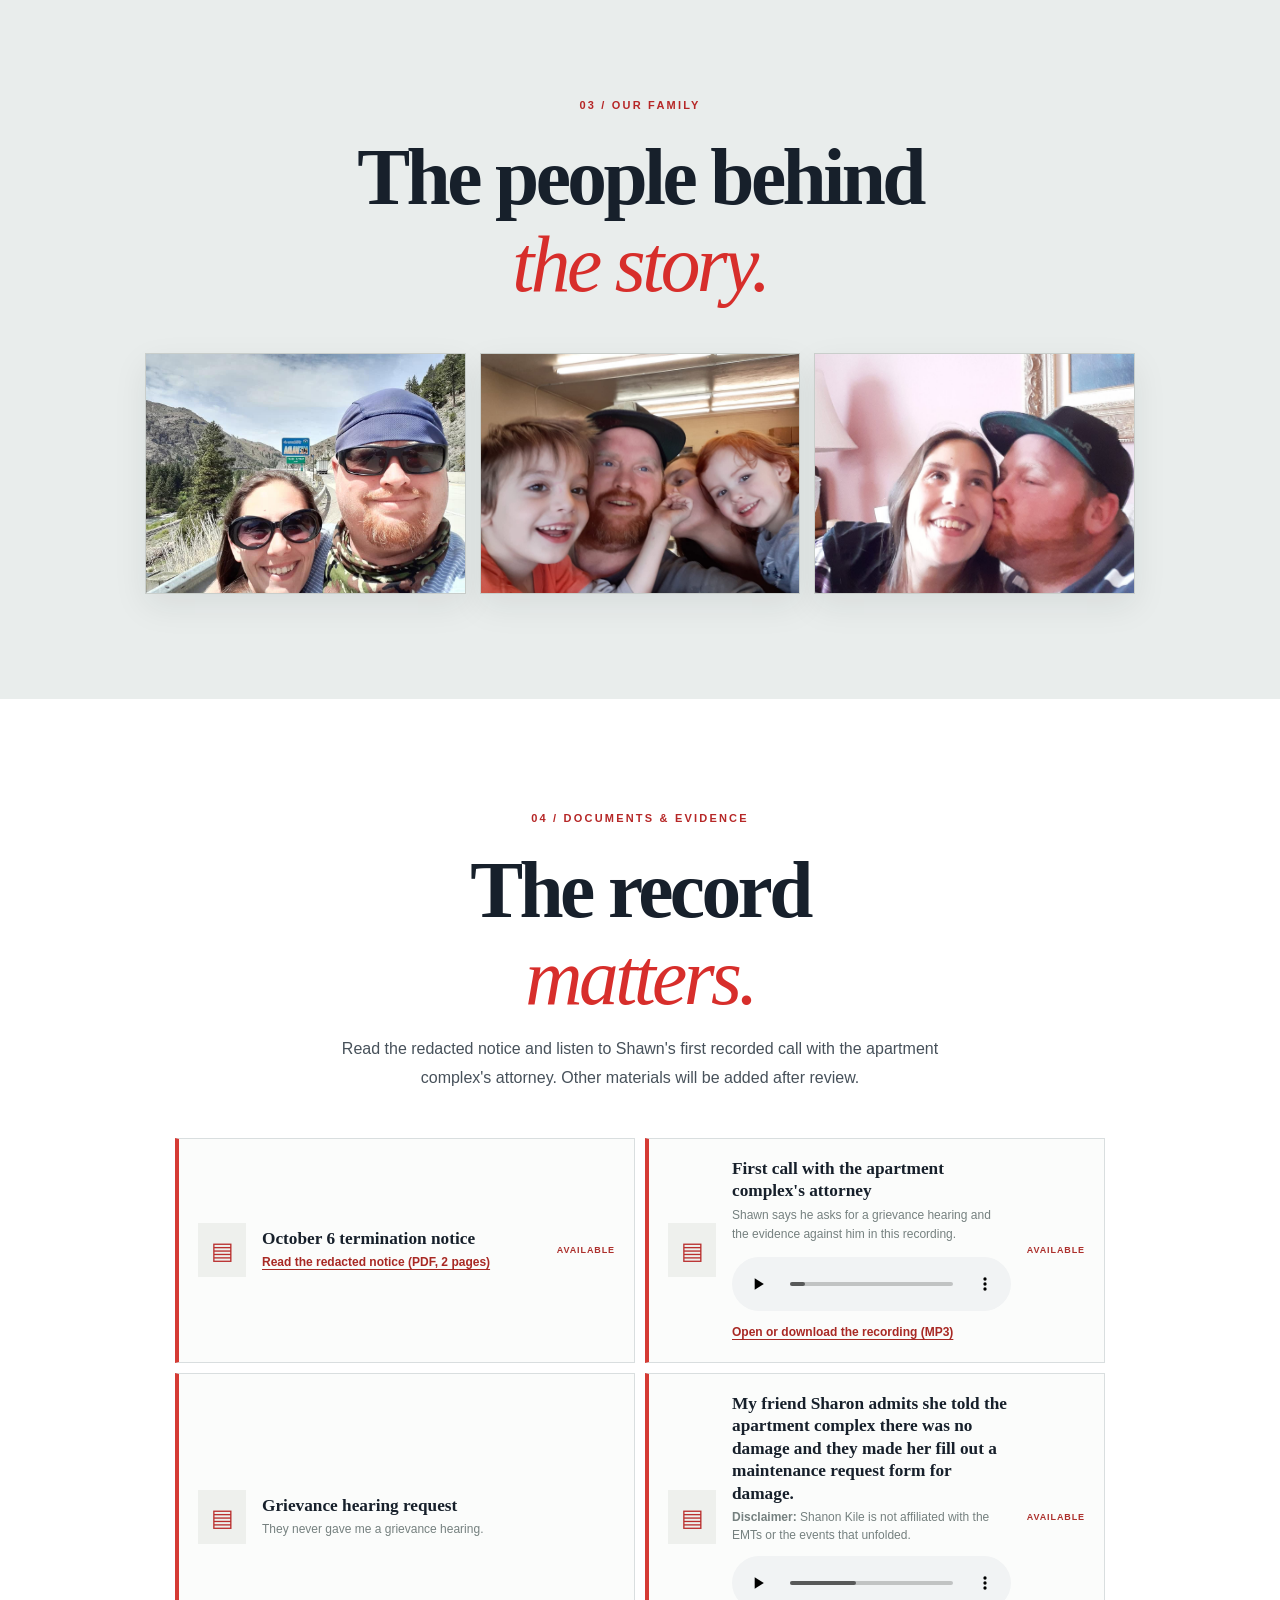
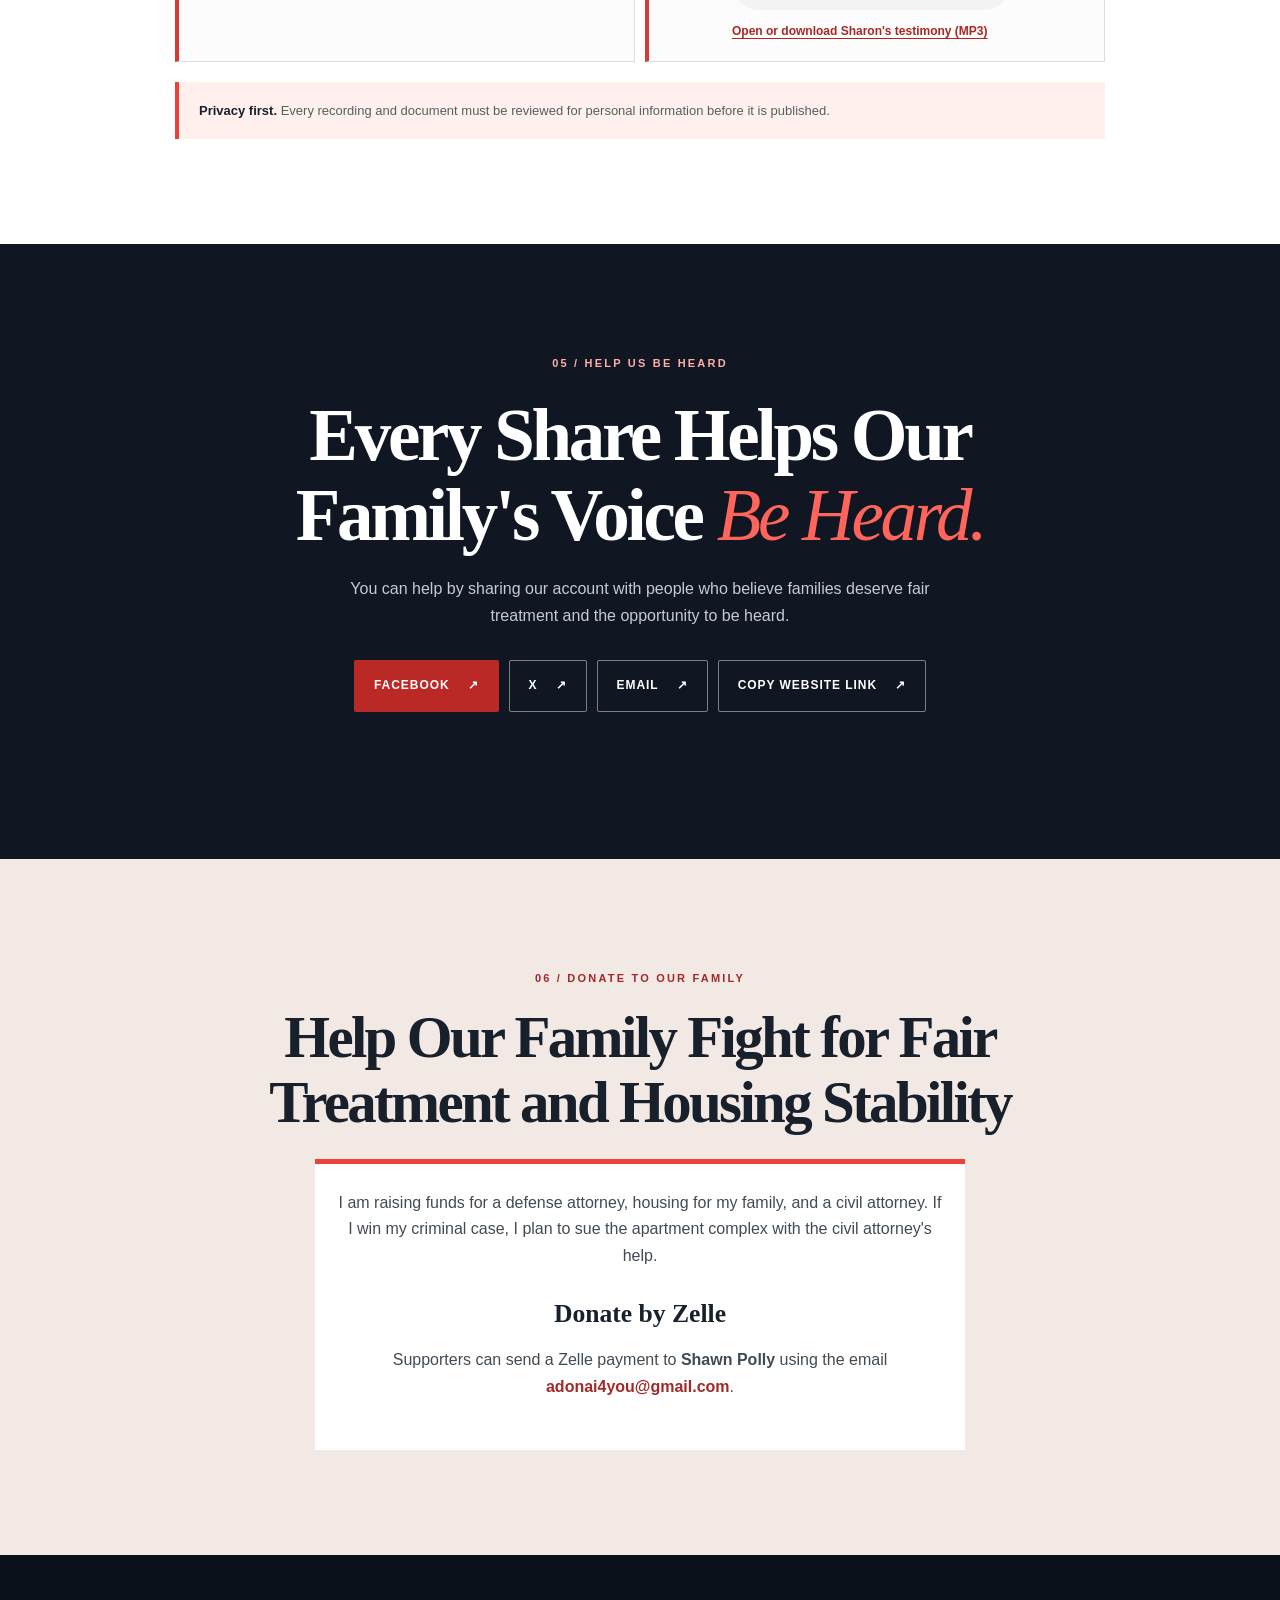
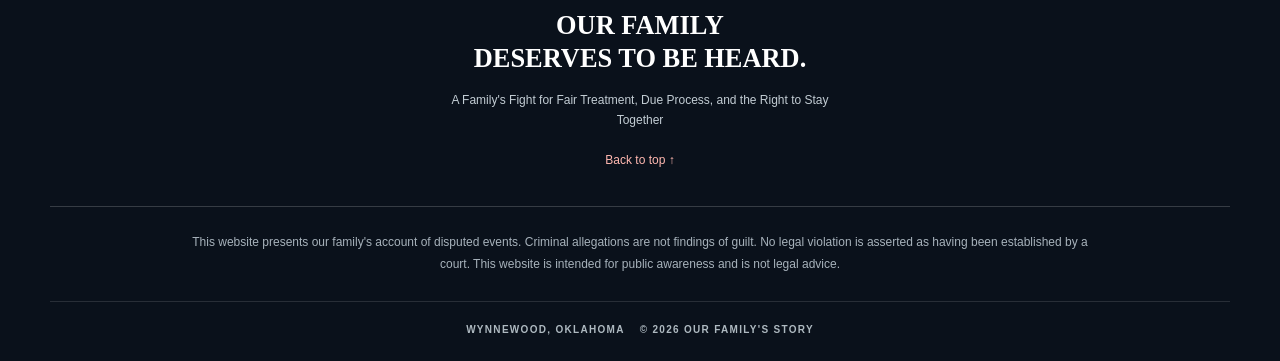
==== commit b2ba091b: "Add Sandra statement and donation placements" ====
--- a/index.html
+++ b/index.html
@@ -155,6 +155,10 @@
 .hero-intro{max-width:580px;margin:0 auto;color:#e0e5e8;font-size:16px}
 .hero-intro strong{color:white}
 .hero-actions{justify-content:center;margin-top:35px}
+.hero-donation{max-width:600px;margin:25px auto 0;padding:18px 22px;border:1px solid rgba(255,255,255,.35);background:rgba(8,13,21,.72);text-align:center}
+.hero-donation strong{display:block;color:#fff;font-size:14px}
+.hero-donation p{margin:5px 0 0;color:#e0e5e8;font-size:13px;line-height:1.6}
+.hero-donation .zelle-email{color:#ffb8b0;overflow-wrap:anywhere}
 .button{min-height:52px;border-radius:2px;font-size:12px}
 .button-gold{background:#ba2925;color:#fff}
 .button-gold:hover{background:#96201d;color:#fff}
@@ -257,6 +261,9 @@
 .help-section .eyebrow{color:#a12928}
 .help-section h2{max-width:820px;margin:16px auto 23px;color:var(--ink)}
 .help-section p{max-width:620px;margin:0 auto 24px;color:#414b53}
+.fundraising-copy{max-width:650px;margin:0 auto;padding:26px 20px;border-top:5px solid var(--gold);background:#fff}
+.fundraising-copy h3{margin:0 0 10px;font-family:var(--font-display);font-size:1.6rem}
+.fundraising-copy .zelle-email{color:#a12928;overflow-wrap:anywhere}
 .future-link{border-color:#b83430;color:#a12928}
 .site-footer{background:#0a111b}
 .footer-top{align-items:center;flex-direction:column;text-align:center}
@@ -329,7 +336,8 @@
         <h1 id="hero-title">OUR FAMILY<br>DESERVES TO<br><em>BE HEARD.</em></h1>
         <p class="hero-subtitle">Your friend is on the ground dying and you go through her door to save her life when EMT's tell you it is against their policy. Weeks later you are arrested & your apartment complex evicts you.</p>
         <p class="hero-intro">My name is <strong>Shawn Polly.</strong> I believed my fried Sharon needed urgent help, so I forced a door to reach her. Now the apartment complex had me arrested & evicted me before I was convicted of a crime. <strong>This has devestated my family.</strong></p>
-        <div class="hero-actions"><a class="button button-gold" href="#story">Read Our Story <span aria-hidden="true">↓</span></a><a class="button button-outline" href="#share">Share Our Story <span aria-hidden="true">↗</span></a></div>
+        <div class="hero-actions"><a class="button button-gold" href="#story">Read Our Story <span aria-hidden="true">↓</span></a><a class="button button-outline" href="#share">Share Our Story <span aria-hidden="true">↗</span></a><a class="button button-outline" href="#help">Donate <span aria-hidden="true">↓</span></a></div>
+        <div class="hero-donation"><strong>Support our family by Zelle</strong><p>Send donations to Shawn Polly at <span class="zelle-email">adonai4you@gmail.com</span>.</p></div>
       </div>
       <div class="hero-bottom container"><span>ONE FAMILY. ONE HOME. A CHANCE TO BE HEARD.</span><span aria-hidden="true">SCROLL TO READ ↓</span></div>
     </section>
@@ -401,6 +409,7 @@
           <h2 id="police-report-title">The inaccurate police report</h2>
           <div class="retaliation-copy">
             <p>I believe the EMTs' account in the police report leaves out important facts about what happened. It does not mention my witnesses Sandra or Rosie. The EMTs said I was yelling and screaming at them and preventing them from doing their job. I dispute that. Sandra was the one yelling at them. She said words to the effect of, “Get your f**king a** in there and save my friend, you sh*t bags.”</p>
+            <p>As I saw it, Sandra did not break the law by yelling at the EMTs to save her friend, whether she cursed at them or not. She was exercising her First Amendment right to freedom of speech. She was pleading for help, and I do not believe Sandra was in the wrong.</p>
             <p>The EMTs also left out that they asked for my help. They told me someone was on the floor and they could not reach that person. How else would I have known that? They told me Sharon's apartment was the one they were trying to reach. The report makes it sound as though they were still waiting to confirm the correct unit, but that is not what they told me at the scene.</p>
             <p>The EMTs were with me when they suggested knocking on Sandra's door to ask whether she had a key to Sharon's apartment. They followed me to Sandra's door while we tried to find a way in. We later learned they had identified the wrong apartment, after Sharon's door had been breached. I believe asking us to help gain entry to the wrong apartment was a serious mistake.</p>
             <p>At no point did the EMTs tell me to stop helping or to stay 25 feet away. If they had told me to stop, I would have stopped. If they believed I was interfering, why did they tell me about the person's condition and follow me to Sandra's door to look for a key?</p>
@@ -452,10 +461,10 @@
 
     <section class="section help-section" id="help" aria-labelledby="help-title">
       <div class="container help-inner">
-        <div><span class="eyebrow">06 / LOOKING AHEAD</span><h2 id="help-title">Help Our Family Fight for Fair Treatment and Housing Stability</h2></div>
+        <div><span class="eyebrow">06 / DONATE TO OUR FAMILY</span><h2 id="help-title">Help Our Family Fight for Fair Treatment and Housing Stability</h2></div>
         <div class="fundraising-copy">
           <p>I am raising funds for a defense attorney, housing for my family, and a civil attorney. If I win my criminal case, I plan to sue the apartment complex with the civil attorney's help.</p>
-          <h3>Send support by Zelle</h3>
+          <h3>Donate by Zelle</h3>
           <p>Supporters can send a Zelle payment to <strong>Shawn Polly</strong> using the email <strong class="zelle-email">adonai4you@gmail.com</strong>.</p>
         </div>
       </div>
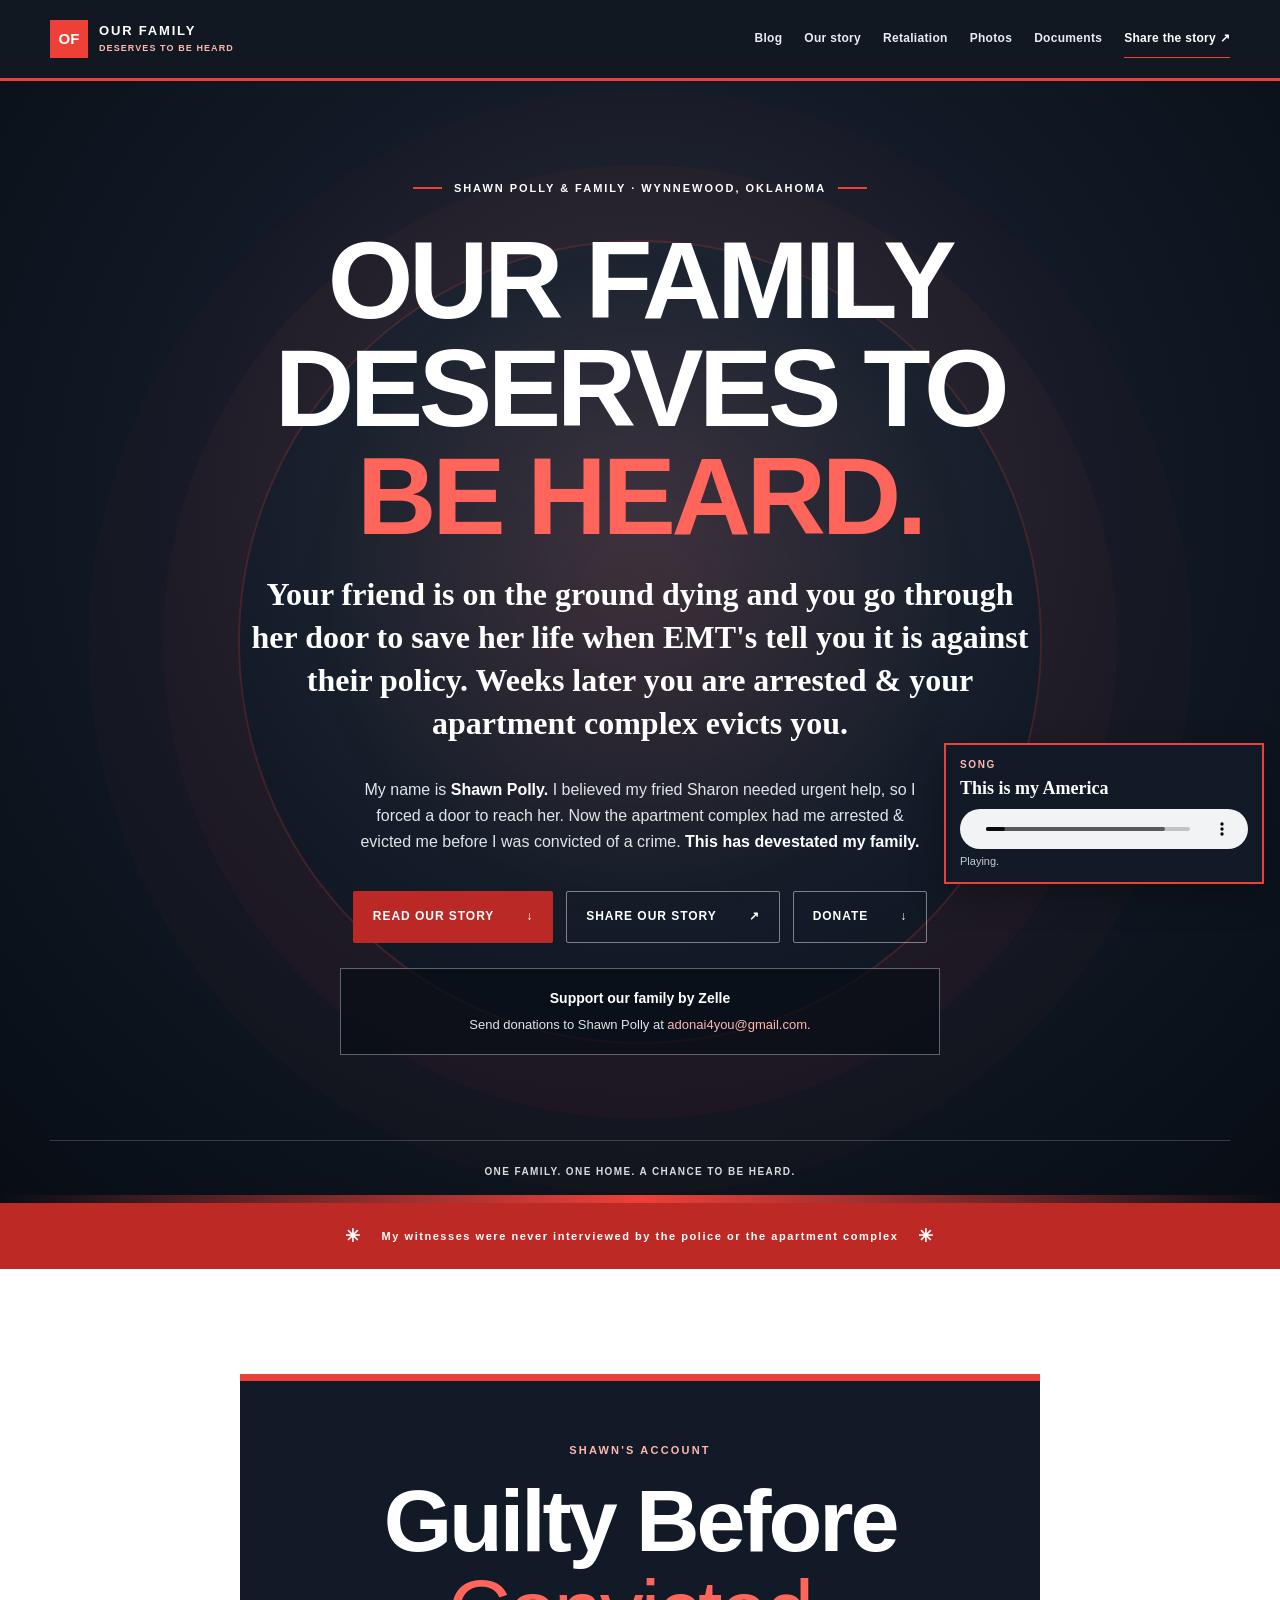
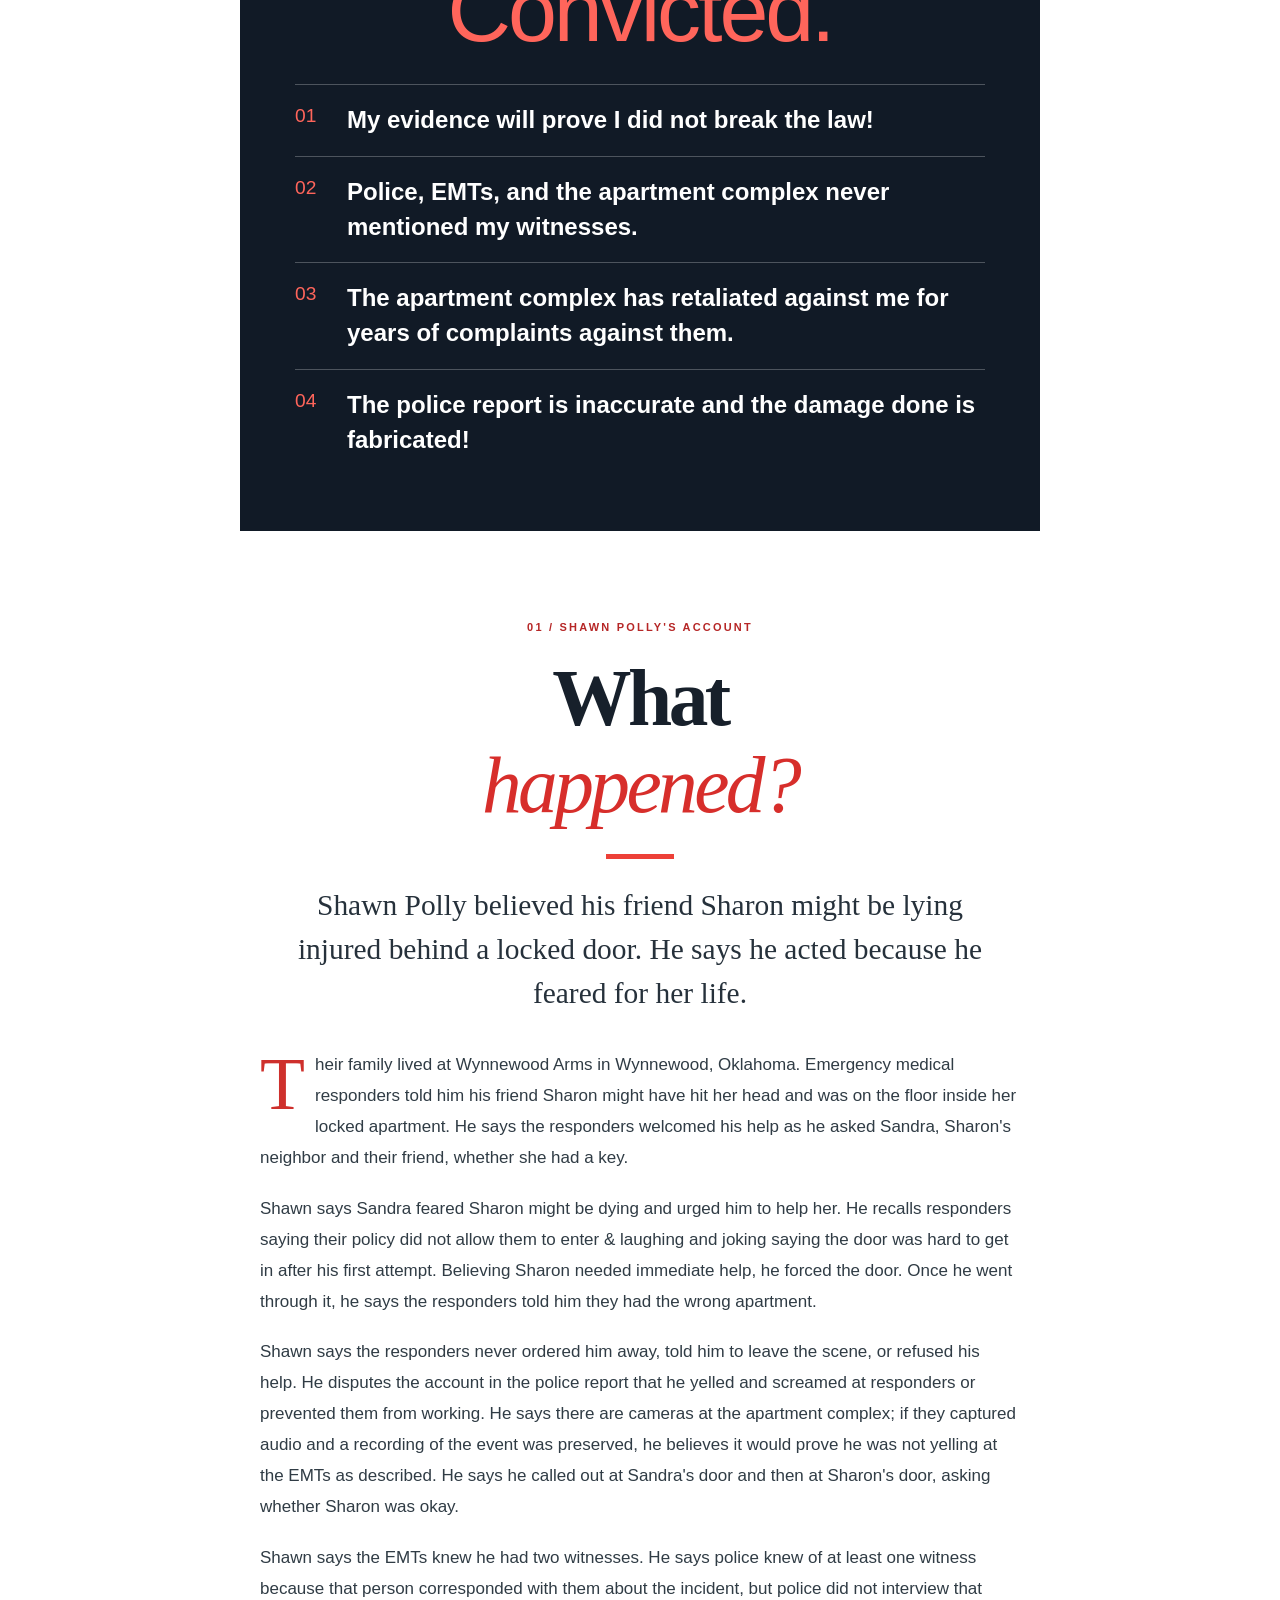
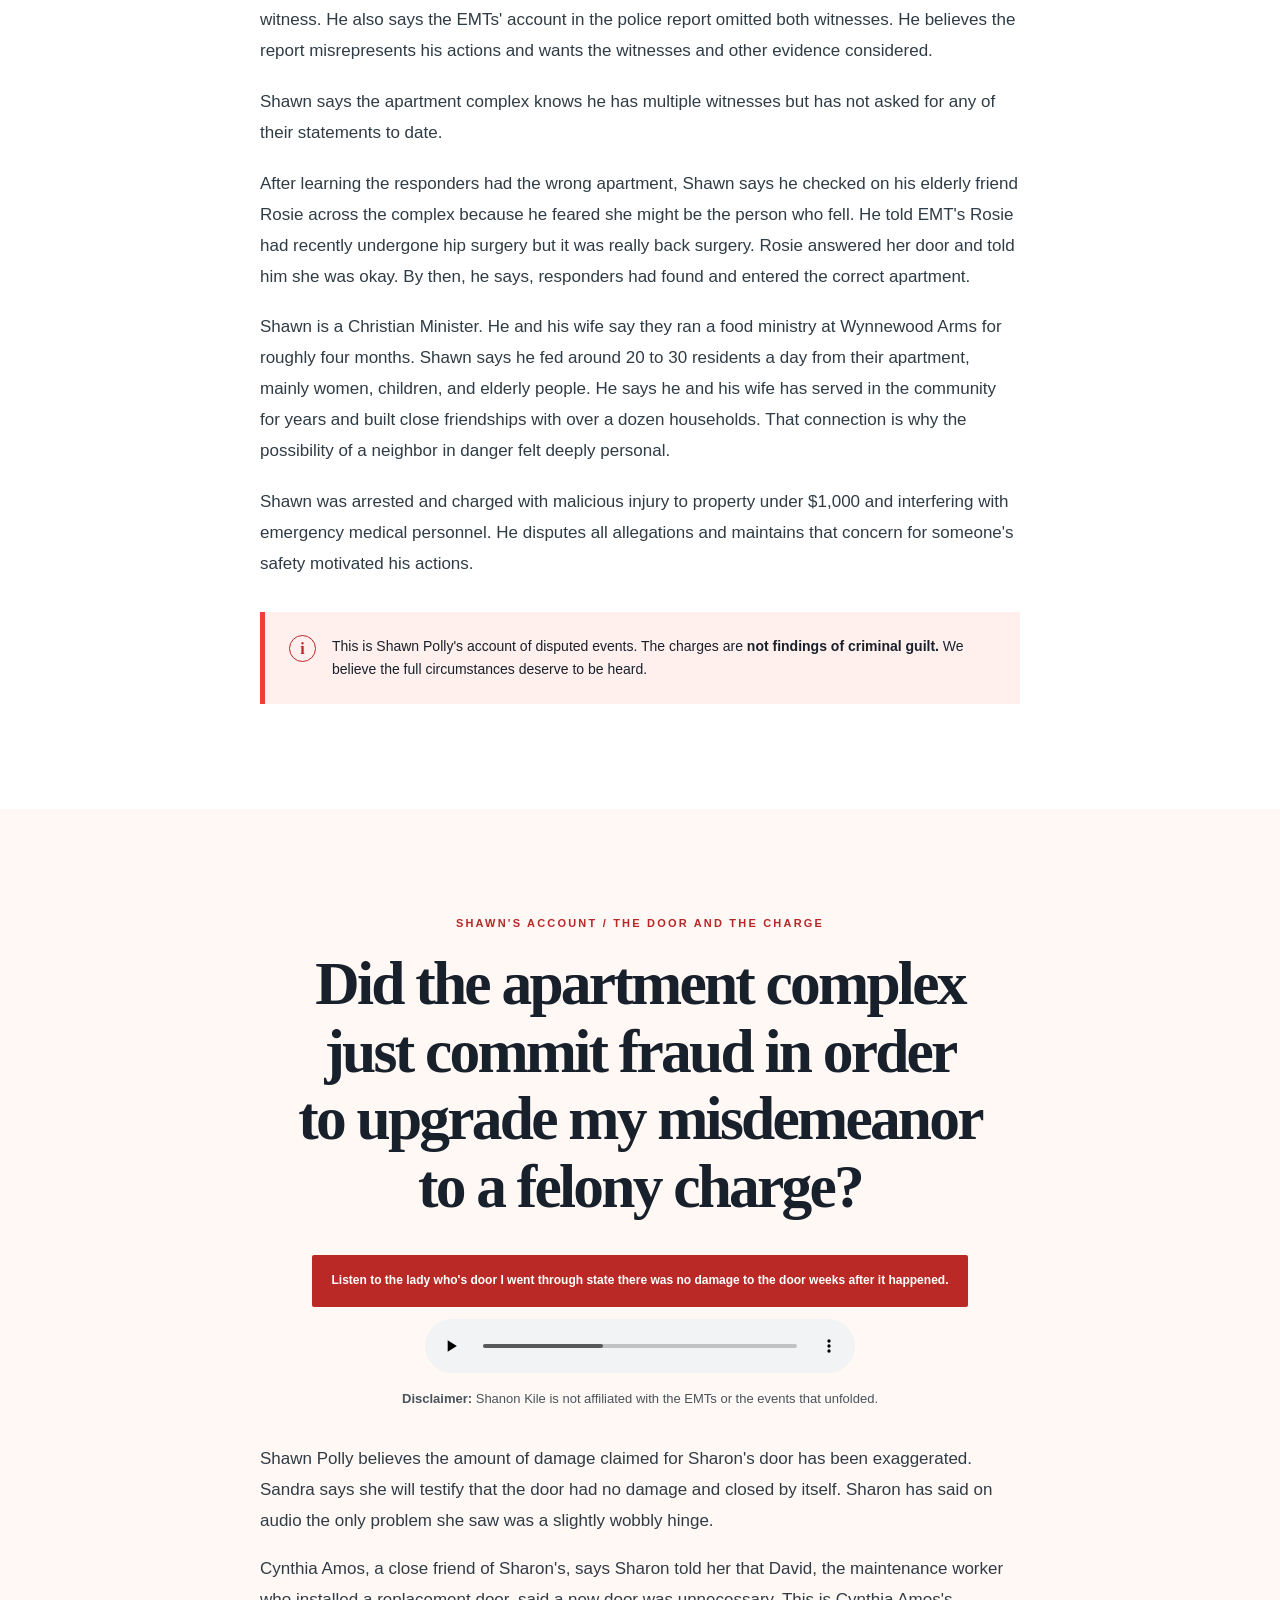
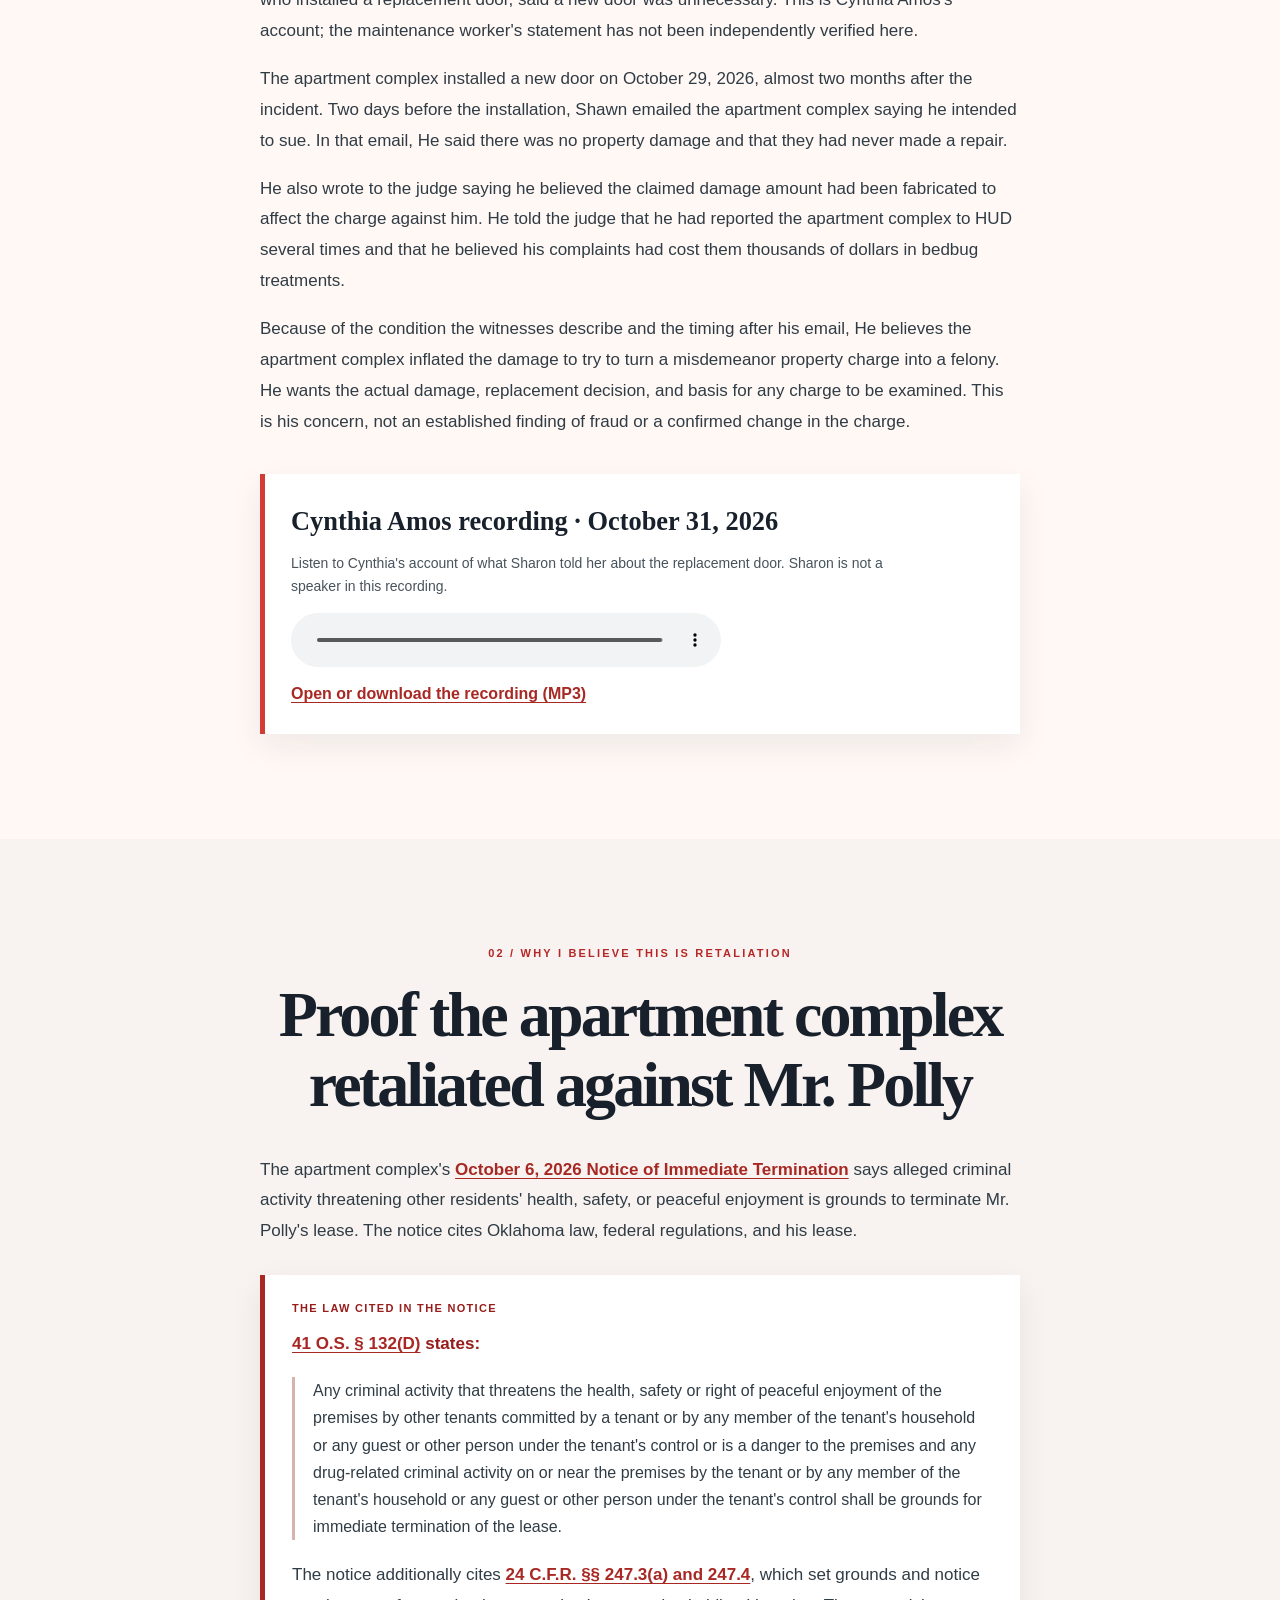
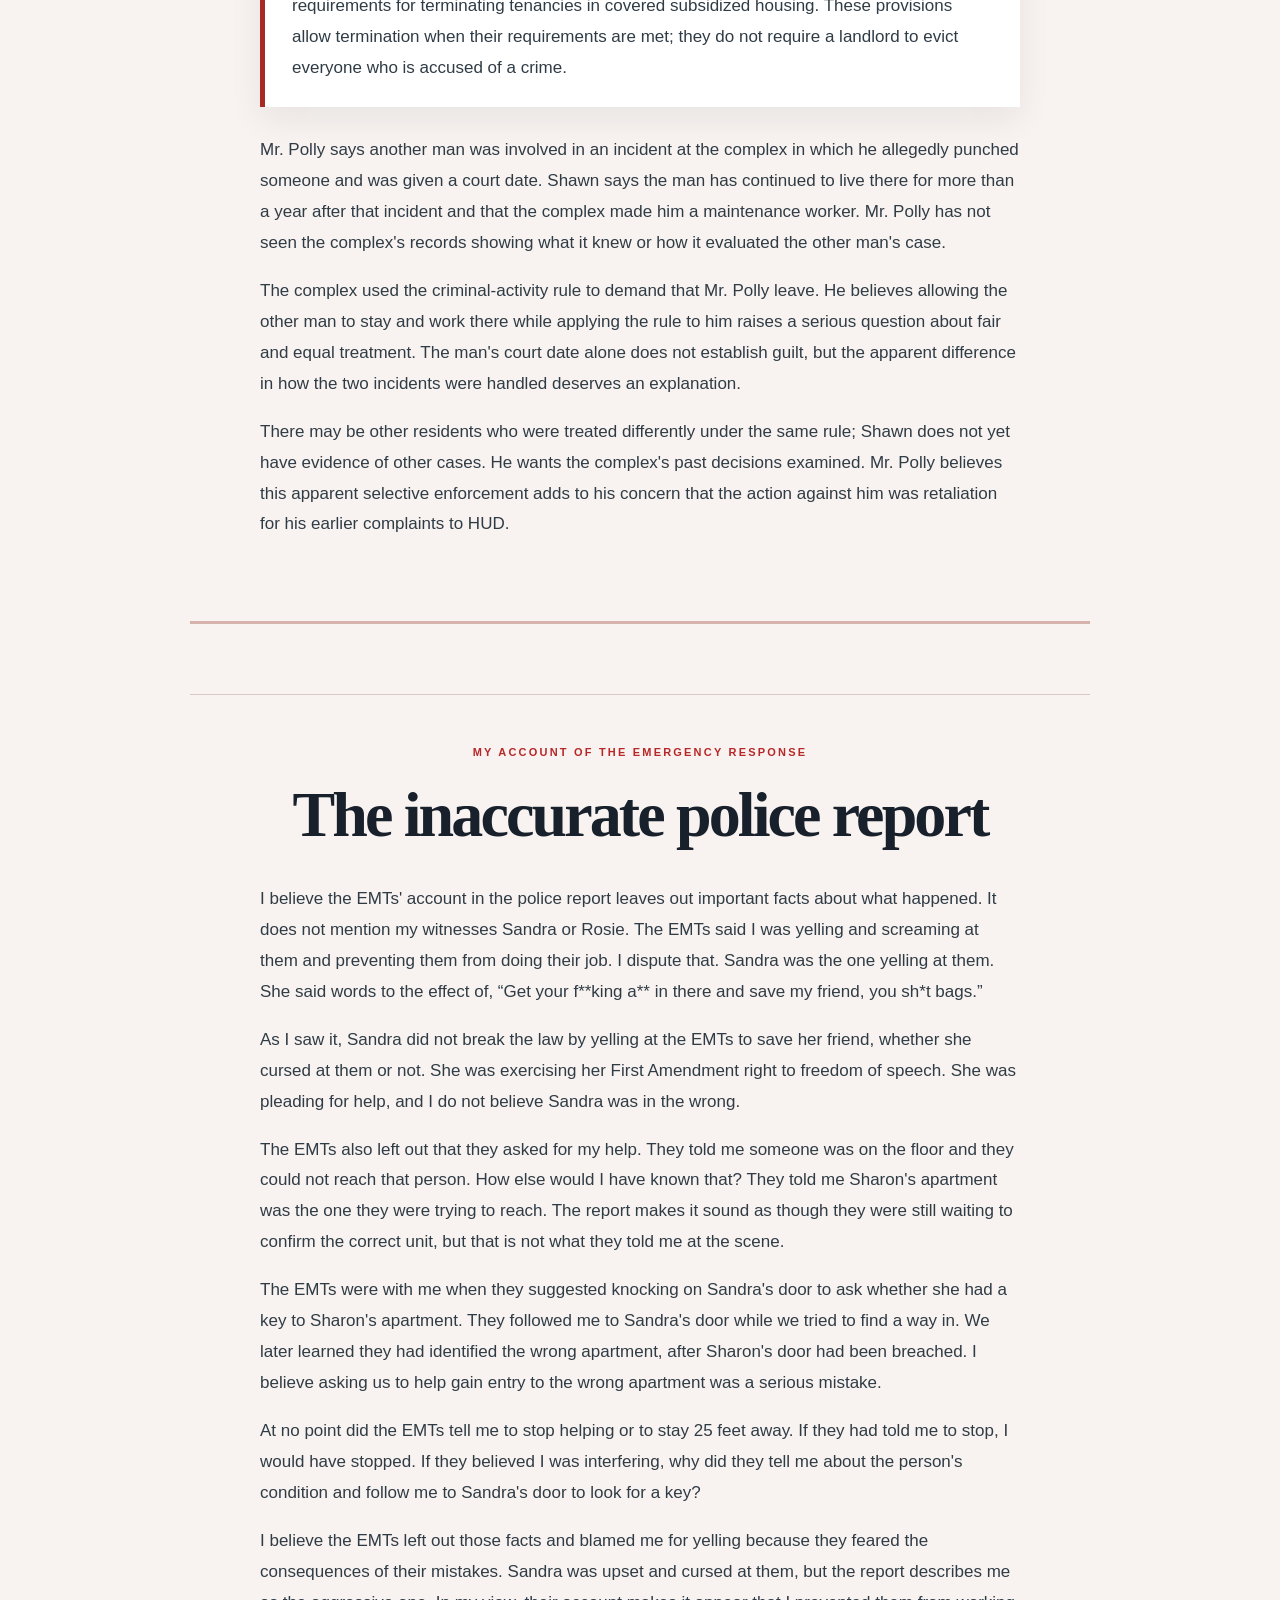
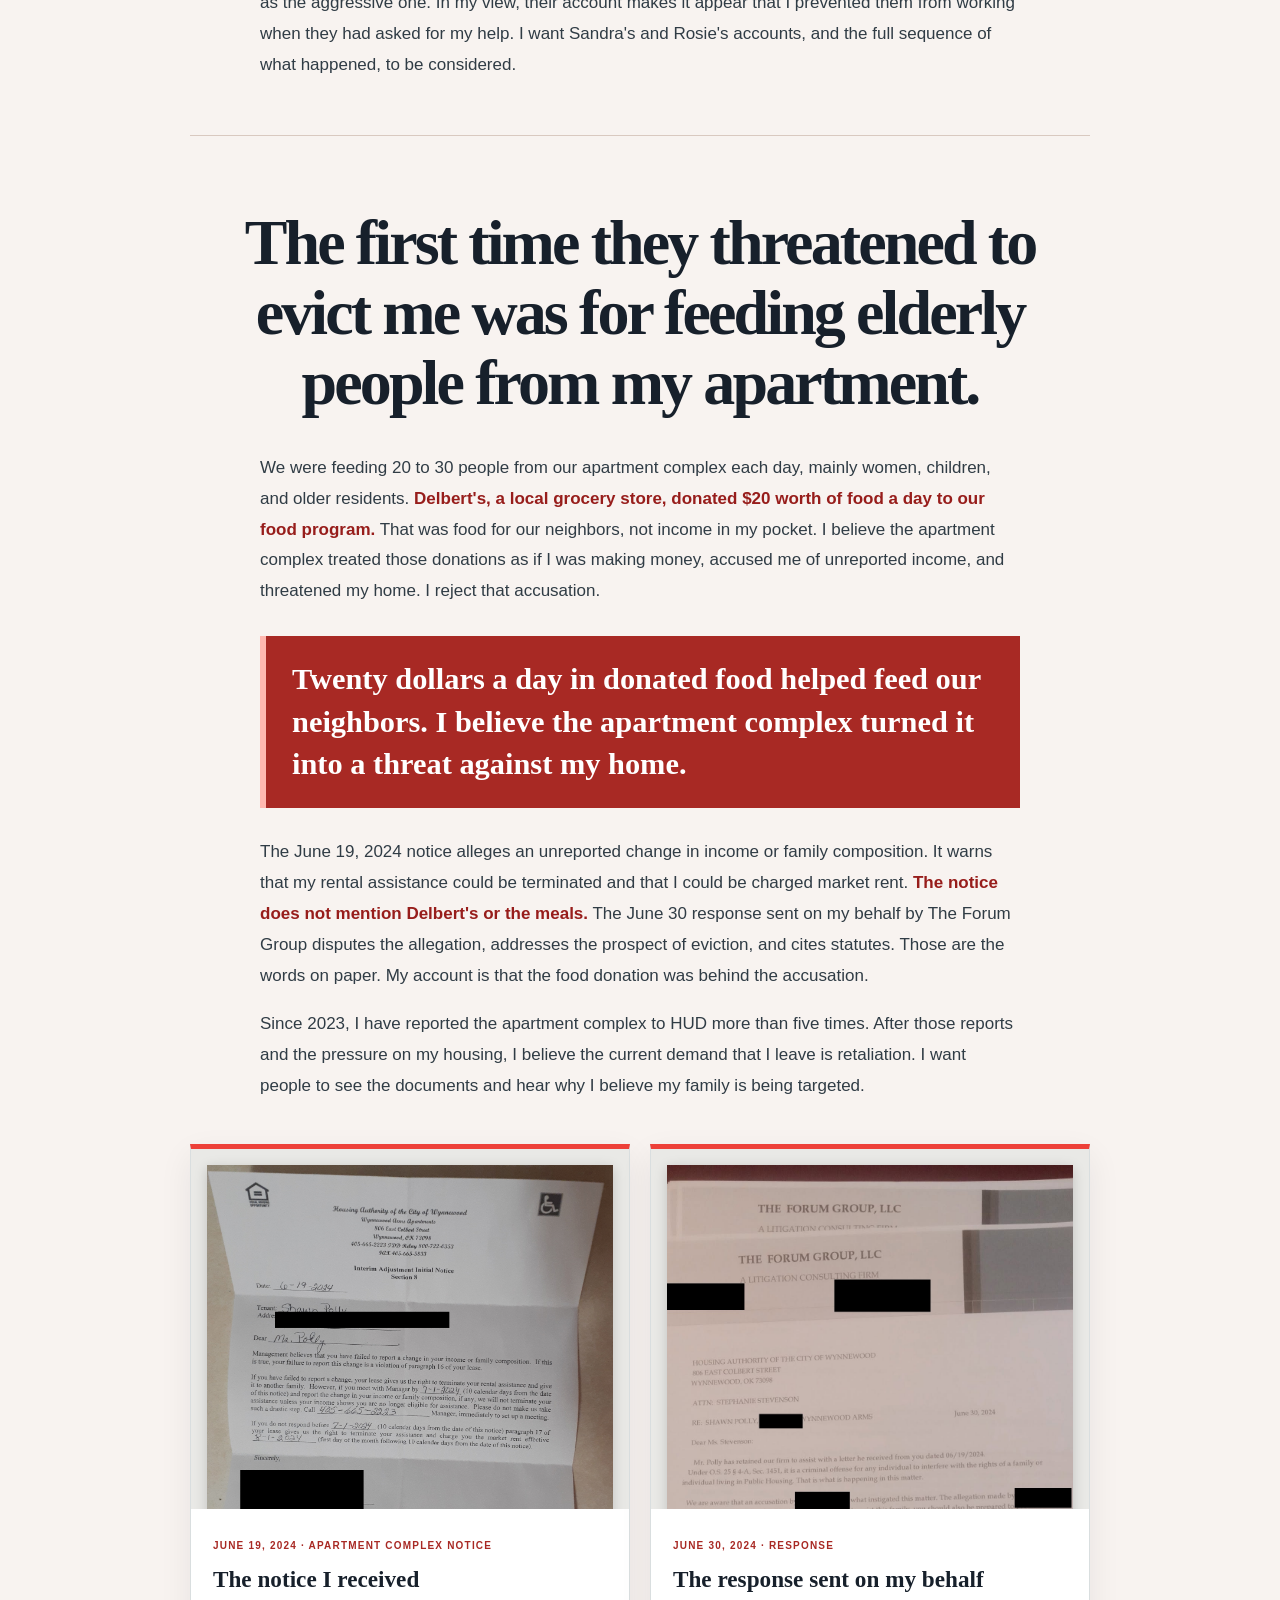
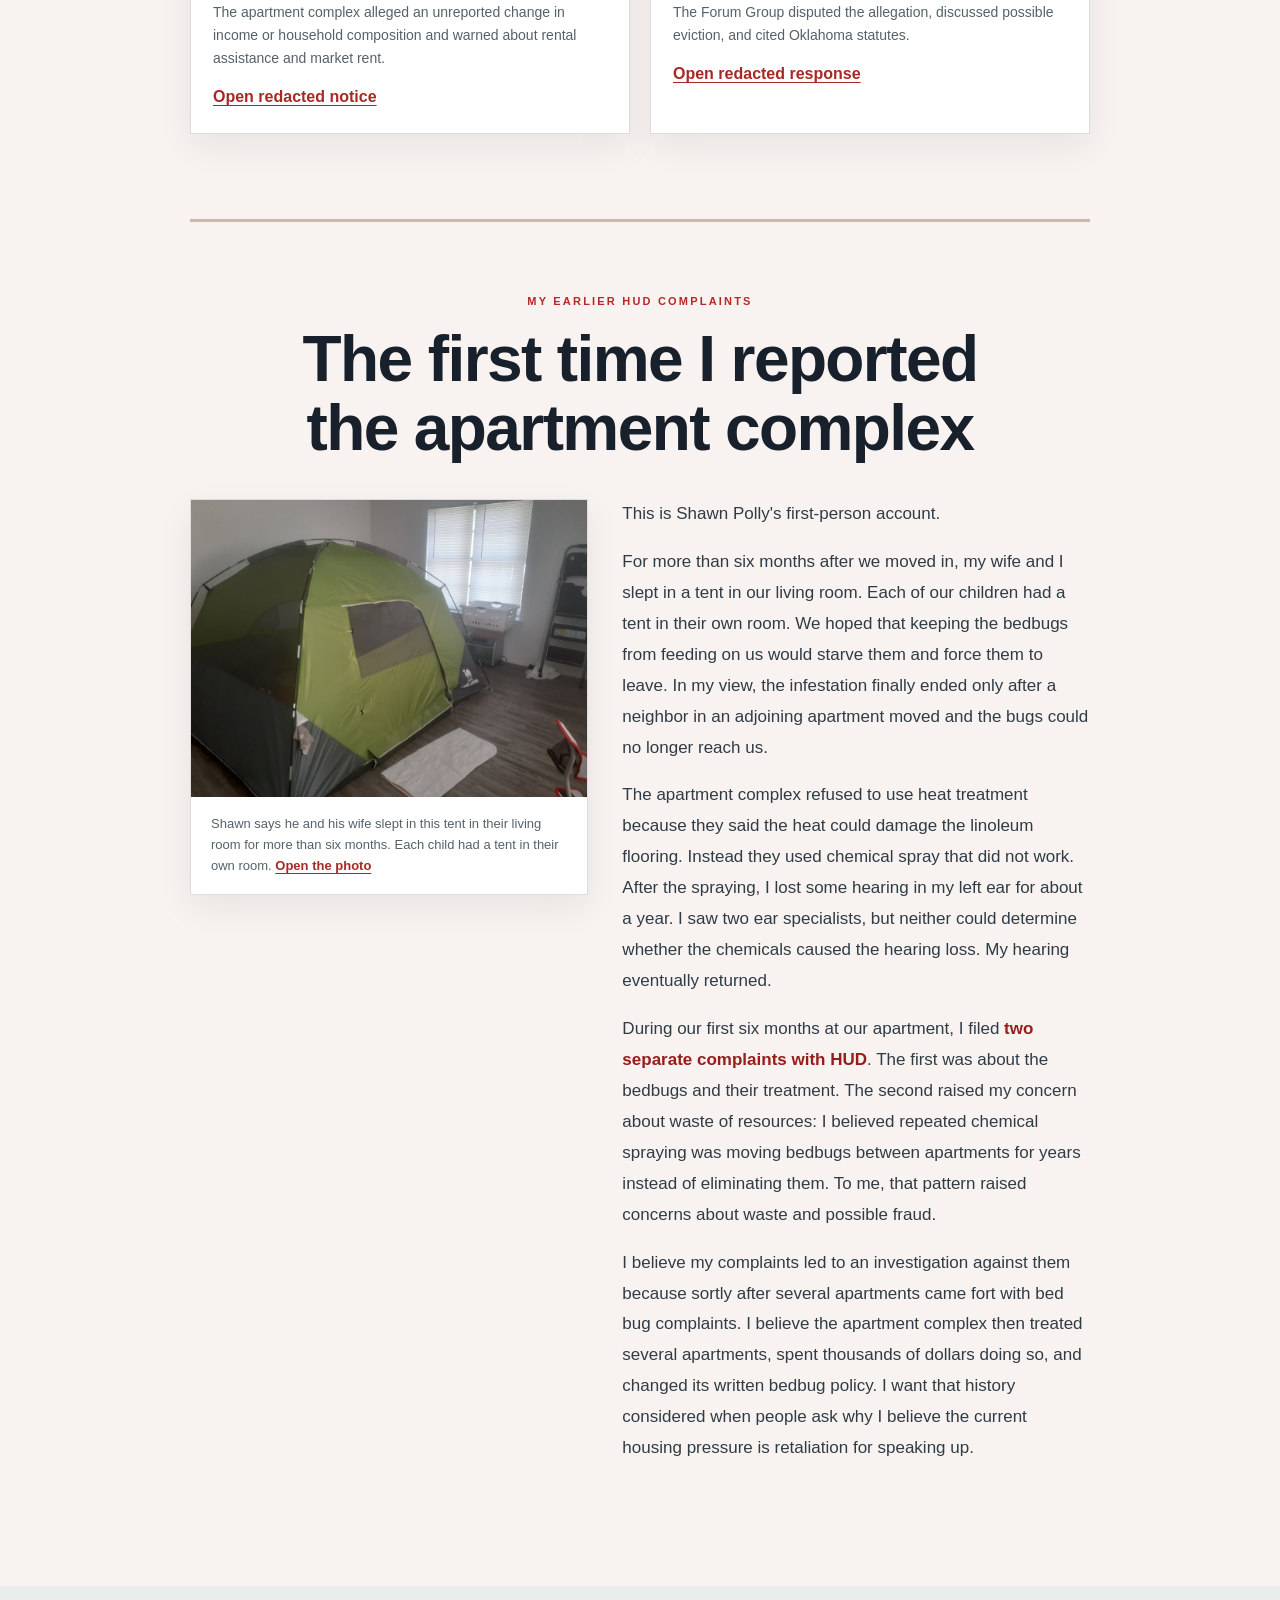
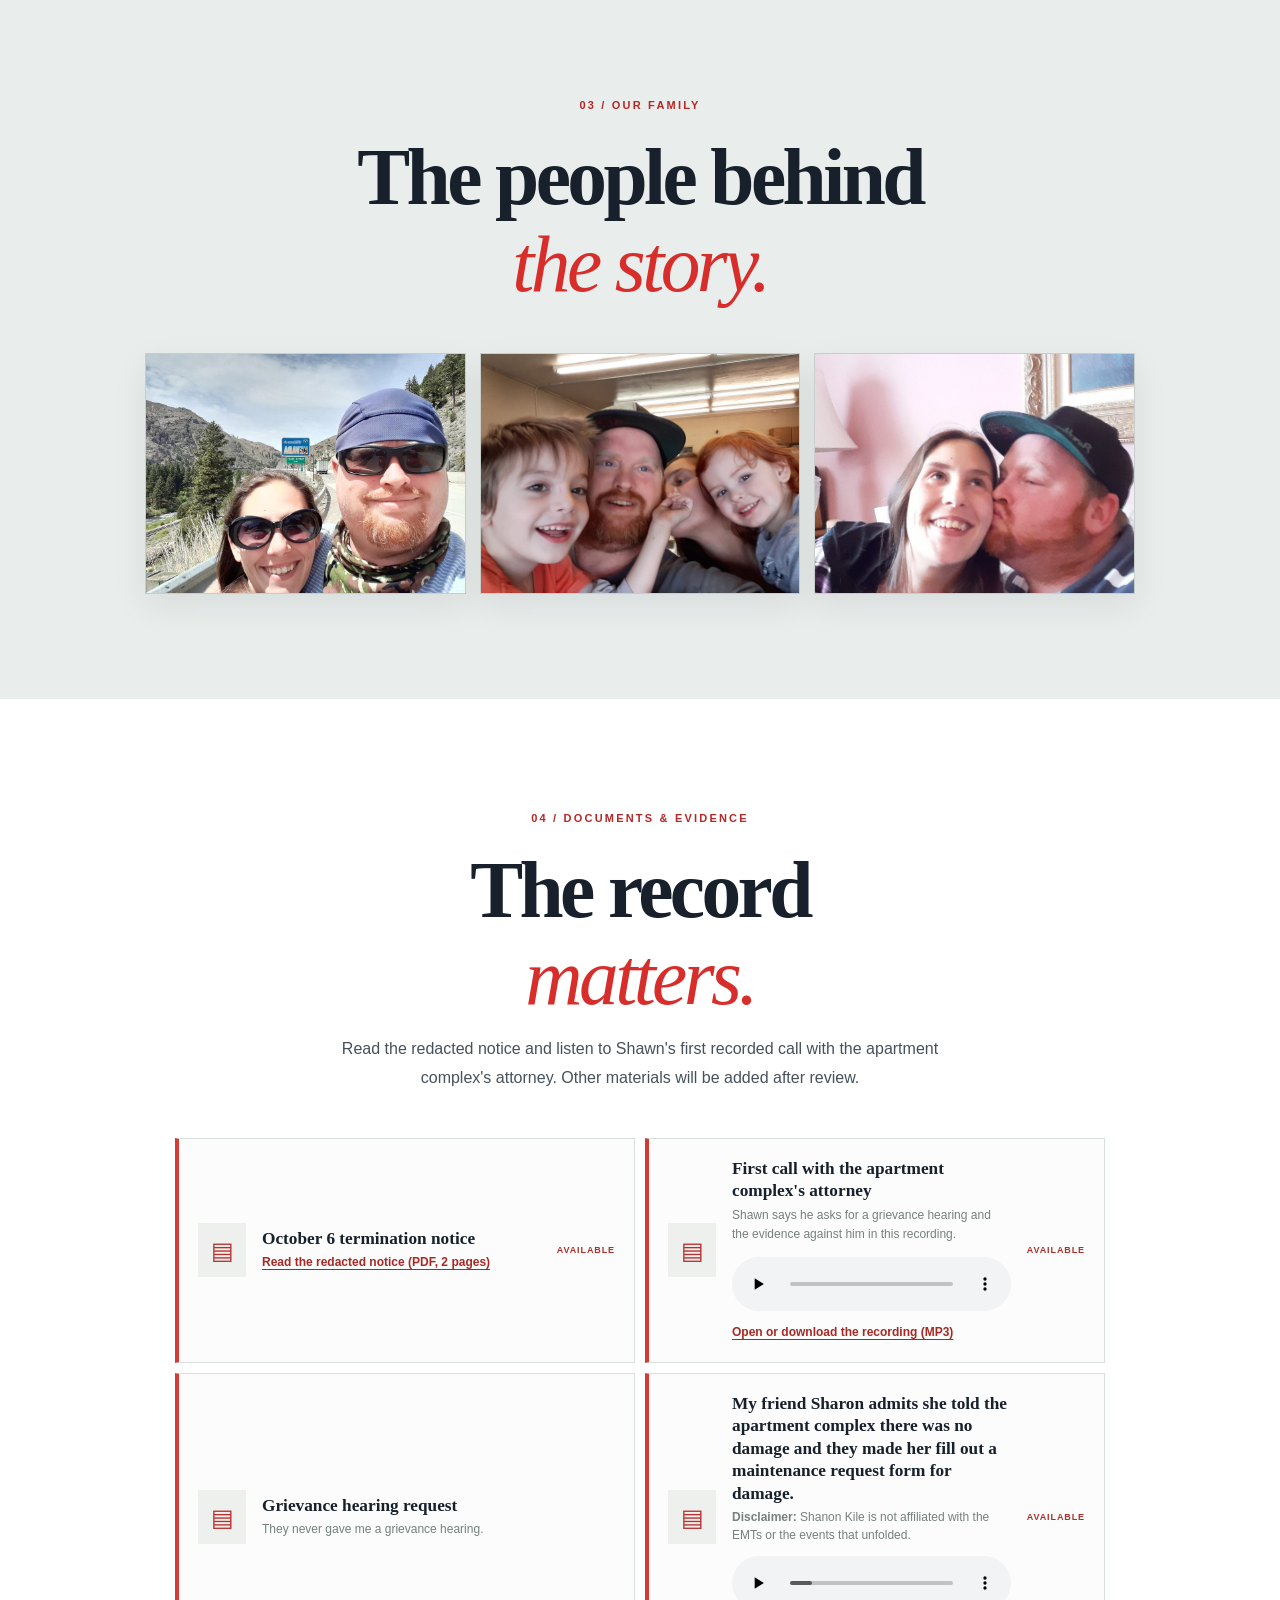
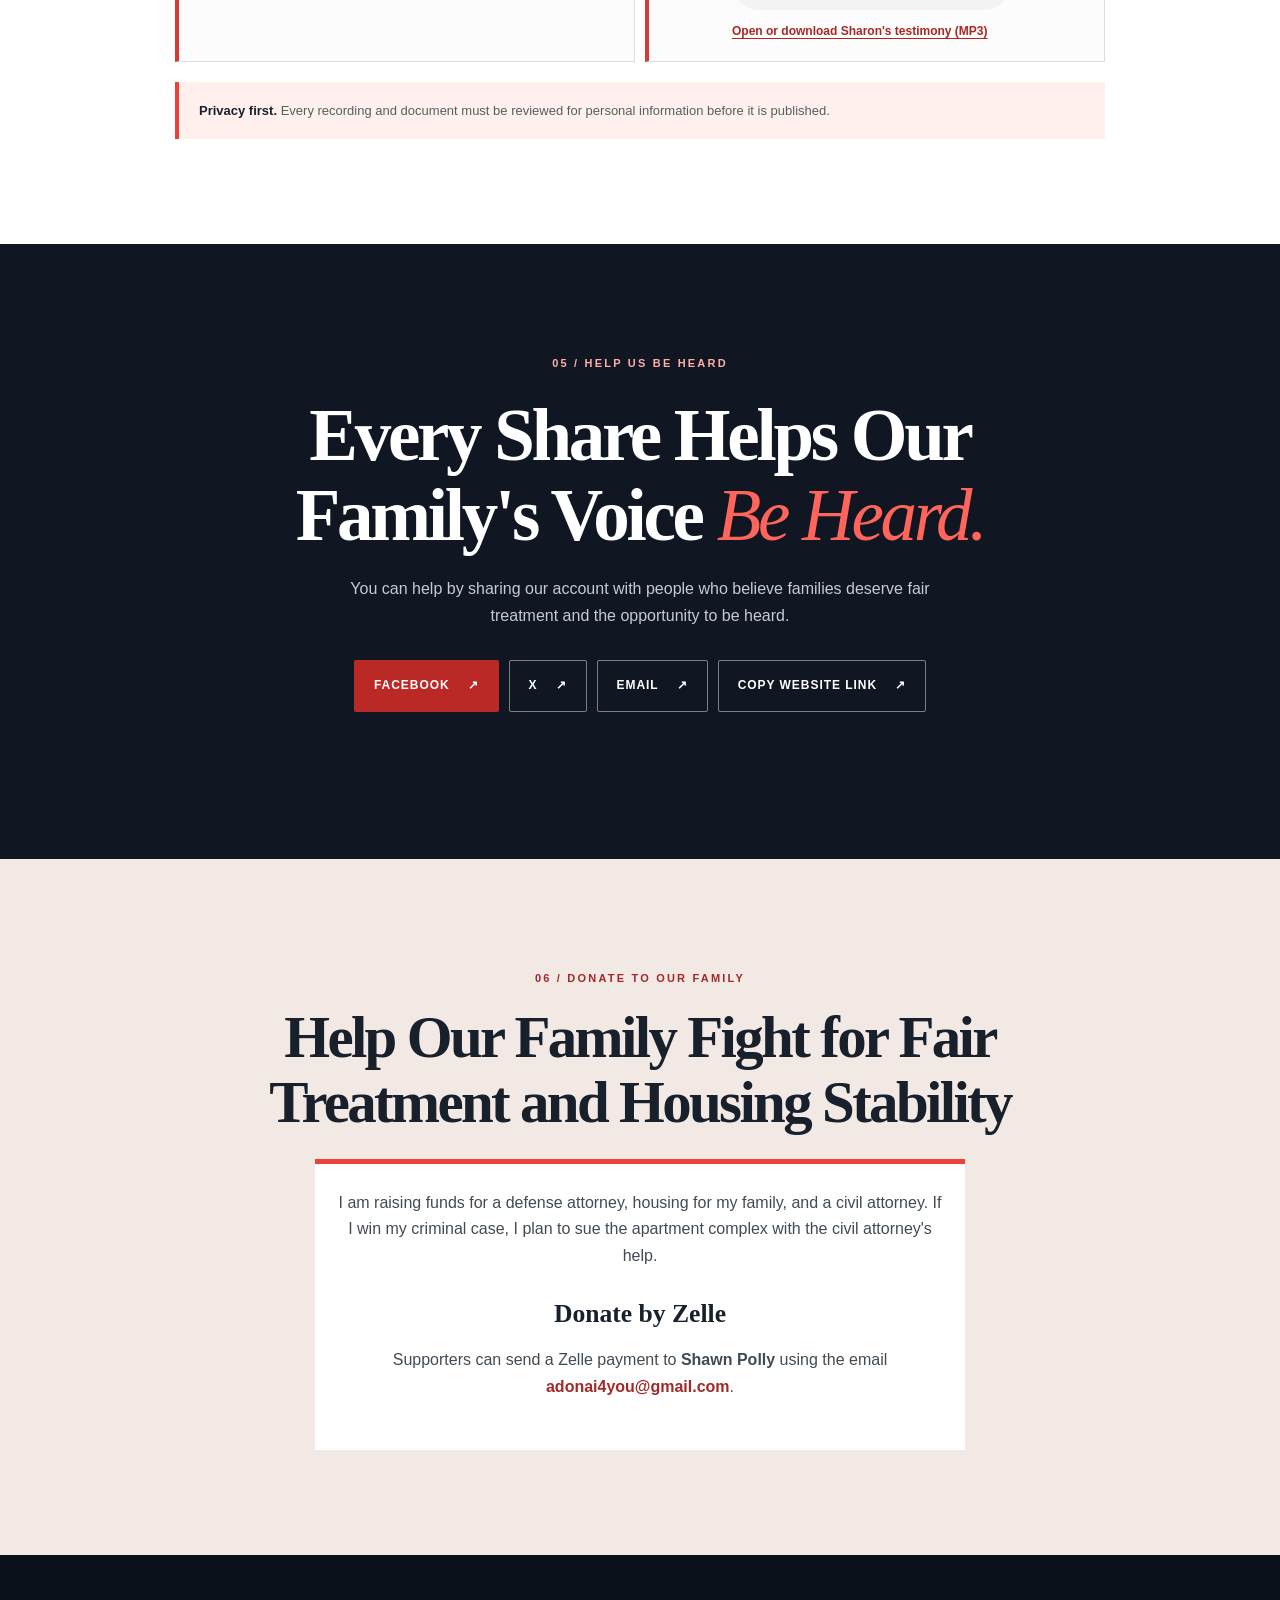
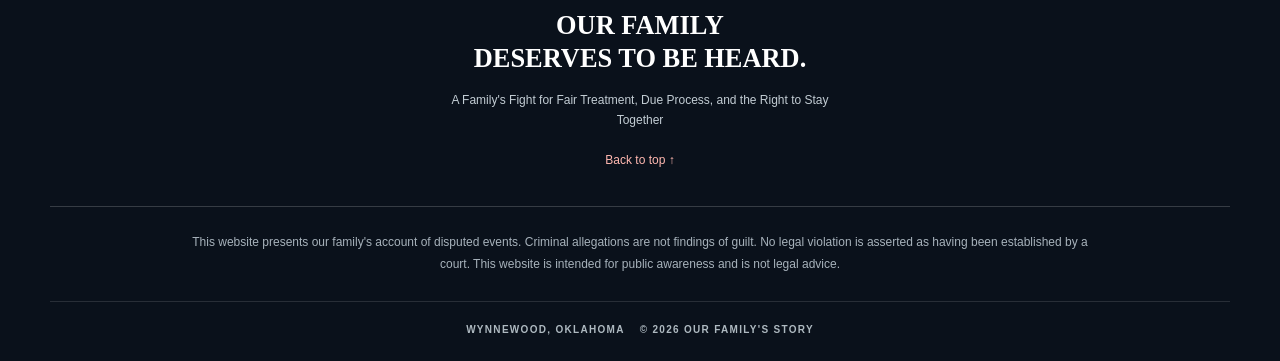
==== commit 0fd62cf5: "Use supplied favicon on site pages" ====
--- a/index.html
+++ b/index.html
@@ -3,6 +3,7 @@
 <head>
   <meta charset="utf-8">
   <meta name="viewport" content="width=device-width, initial-scale=1">
+  <link rel="icon" type="image/png" href="Images/favicon.png">
   <meta name="theme-color" content="#101722">
   <meta name="description" content="Shawn Polly says he was arrested after trying to help a friend in an emergency. A demand that he leave his home is separating his family.">
   <meta property="og:type" content="website">
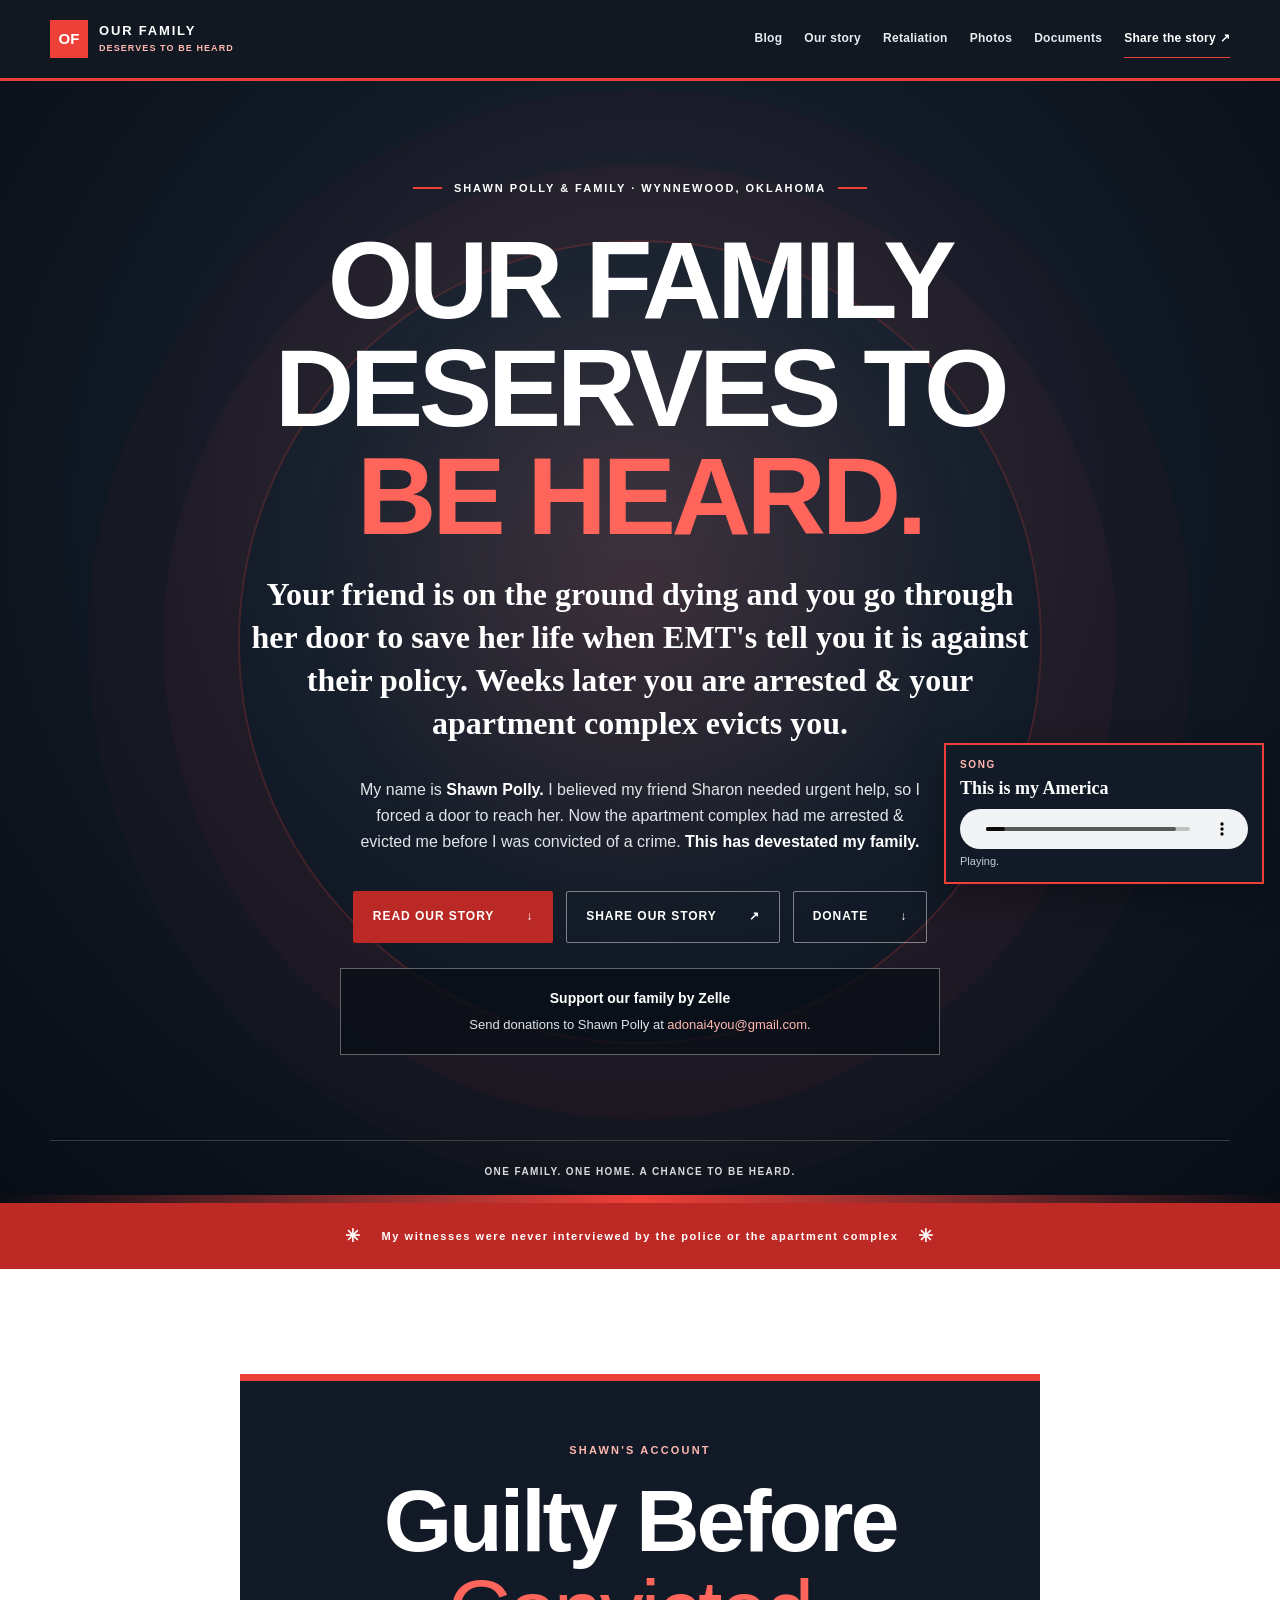
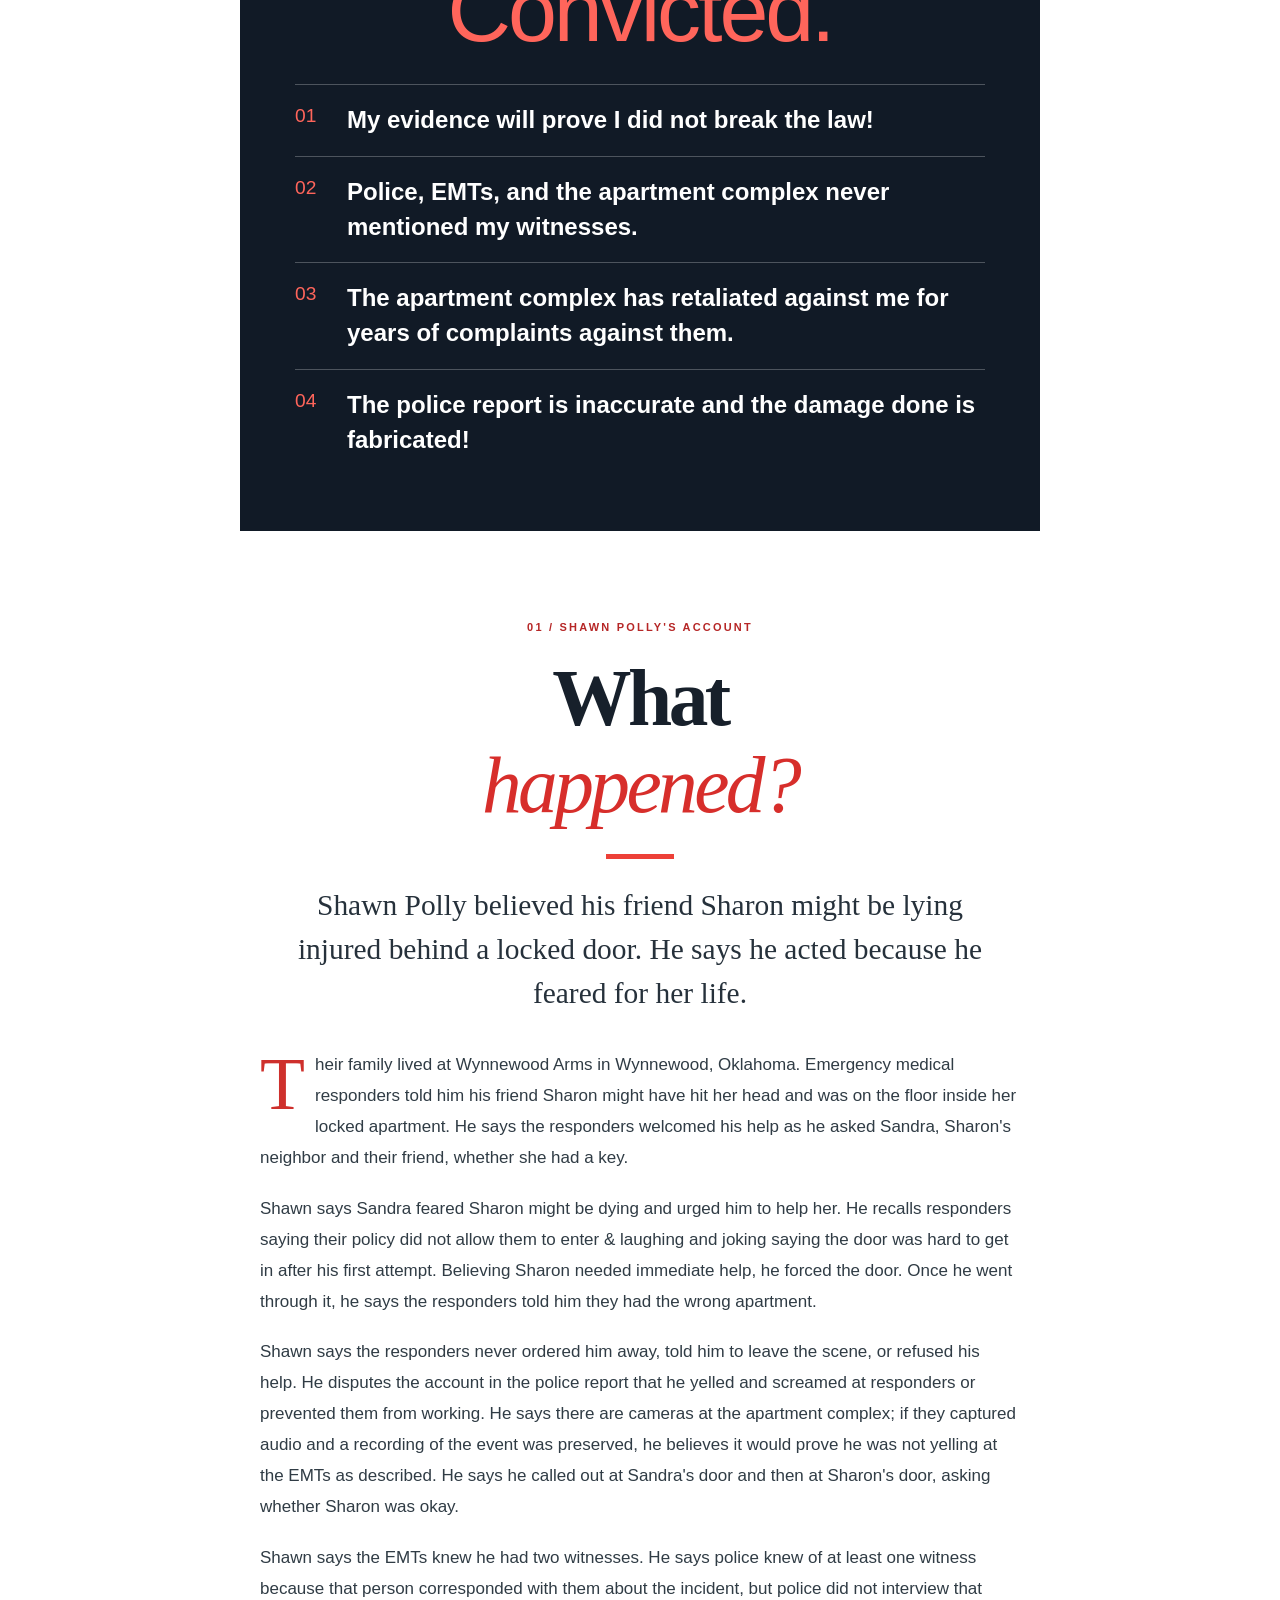
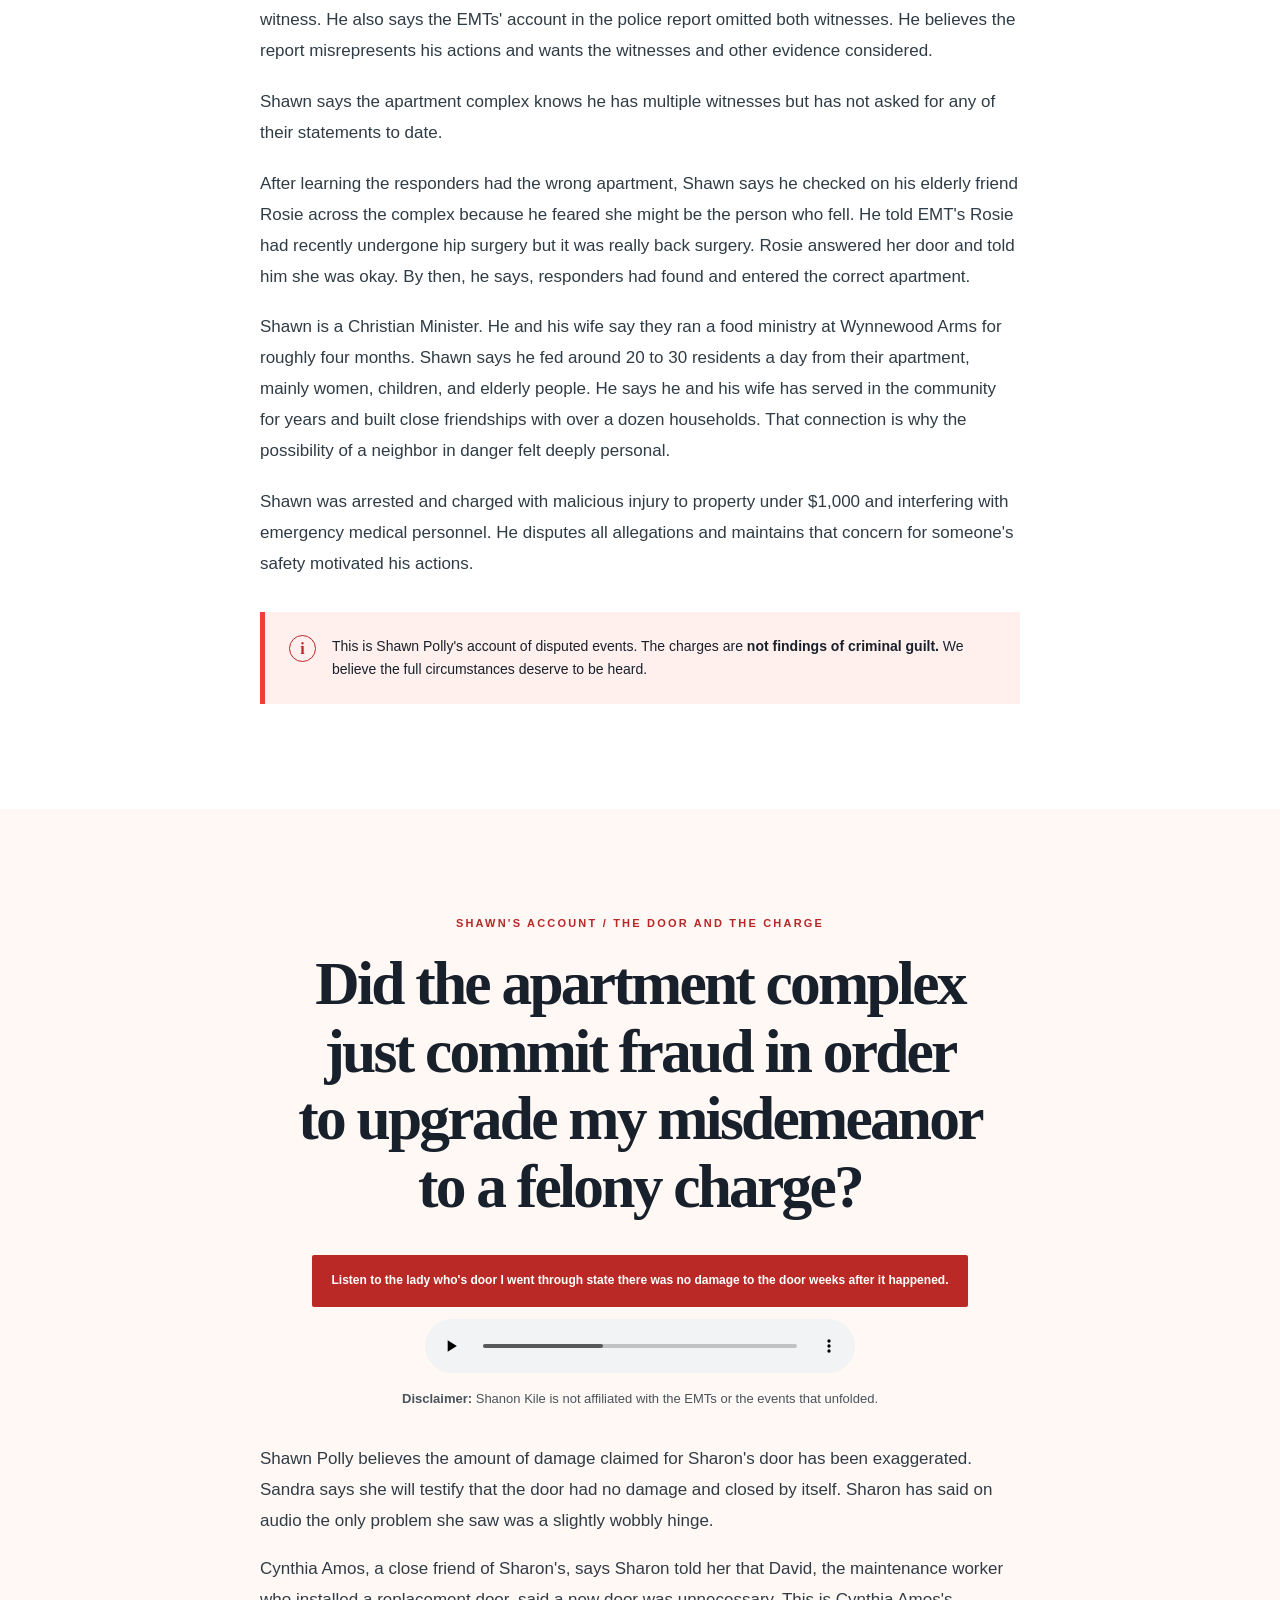
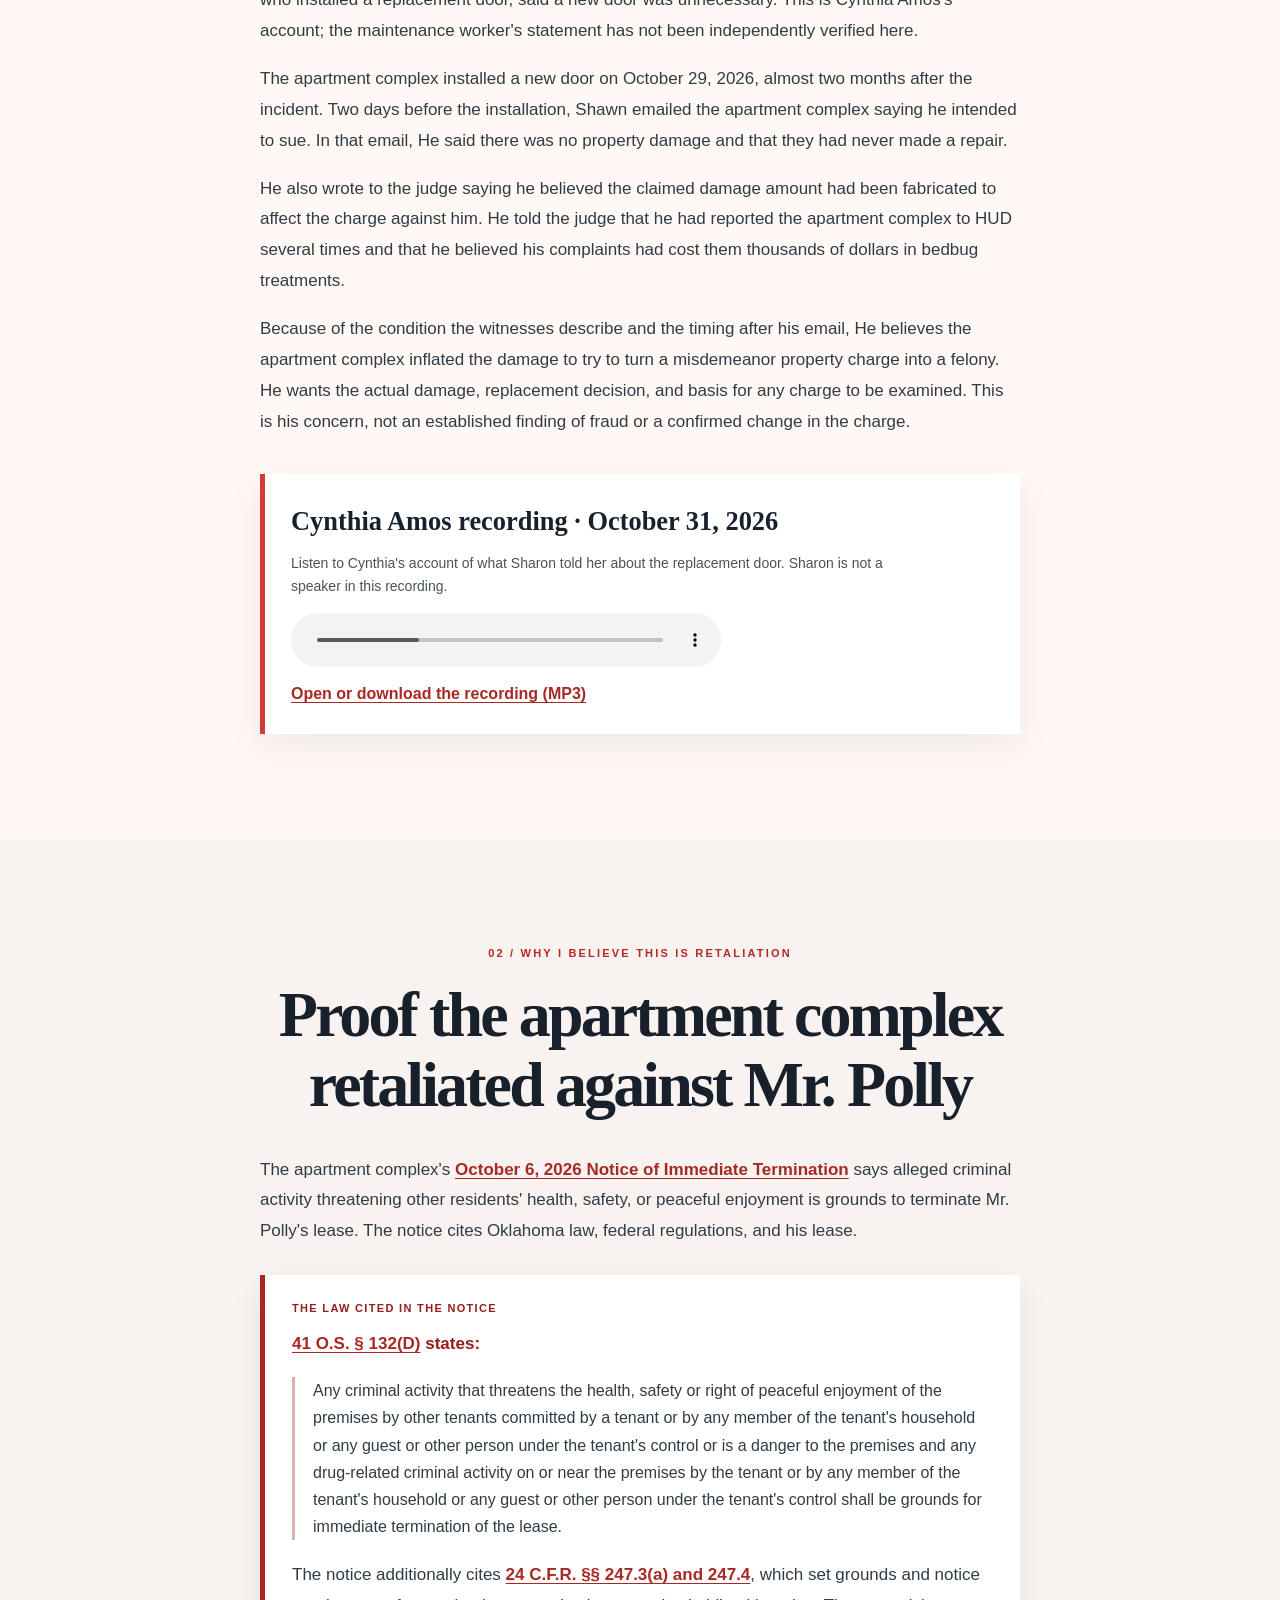
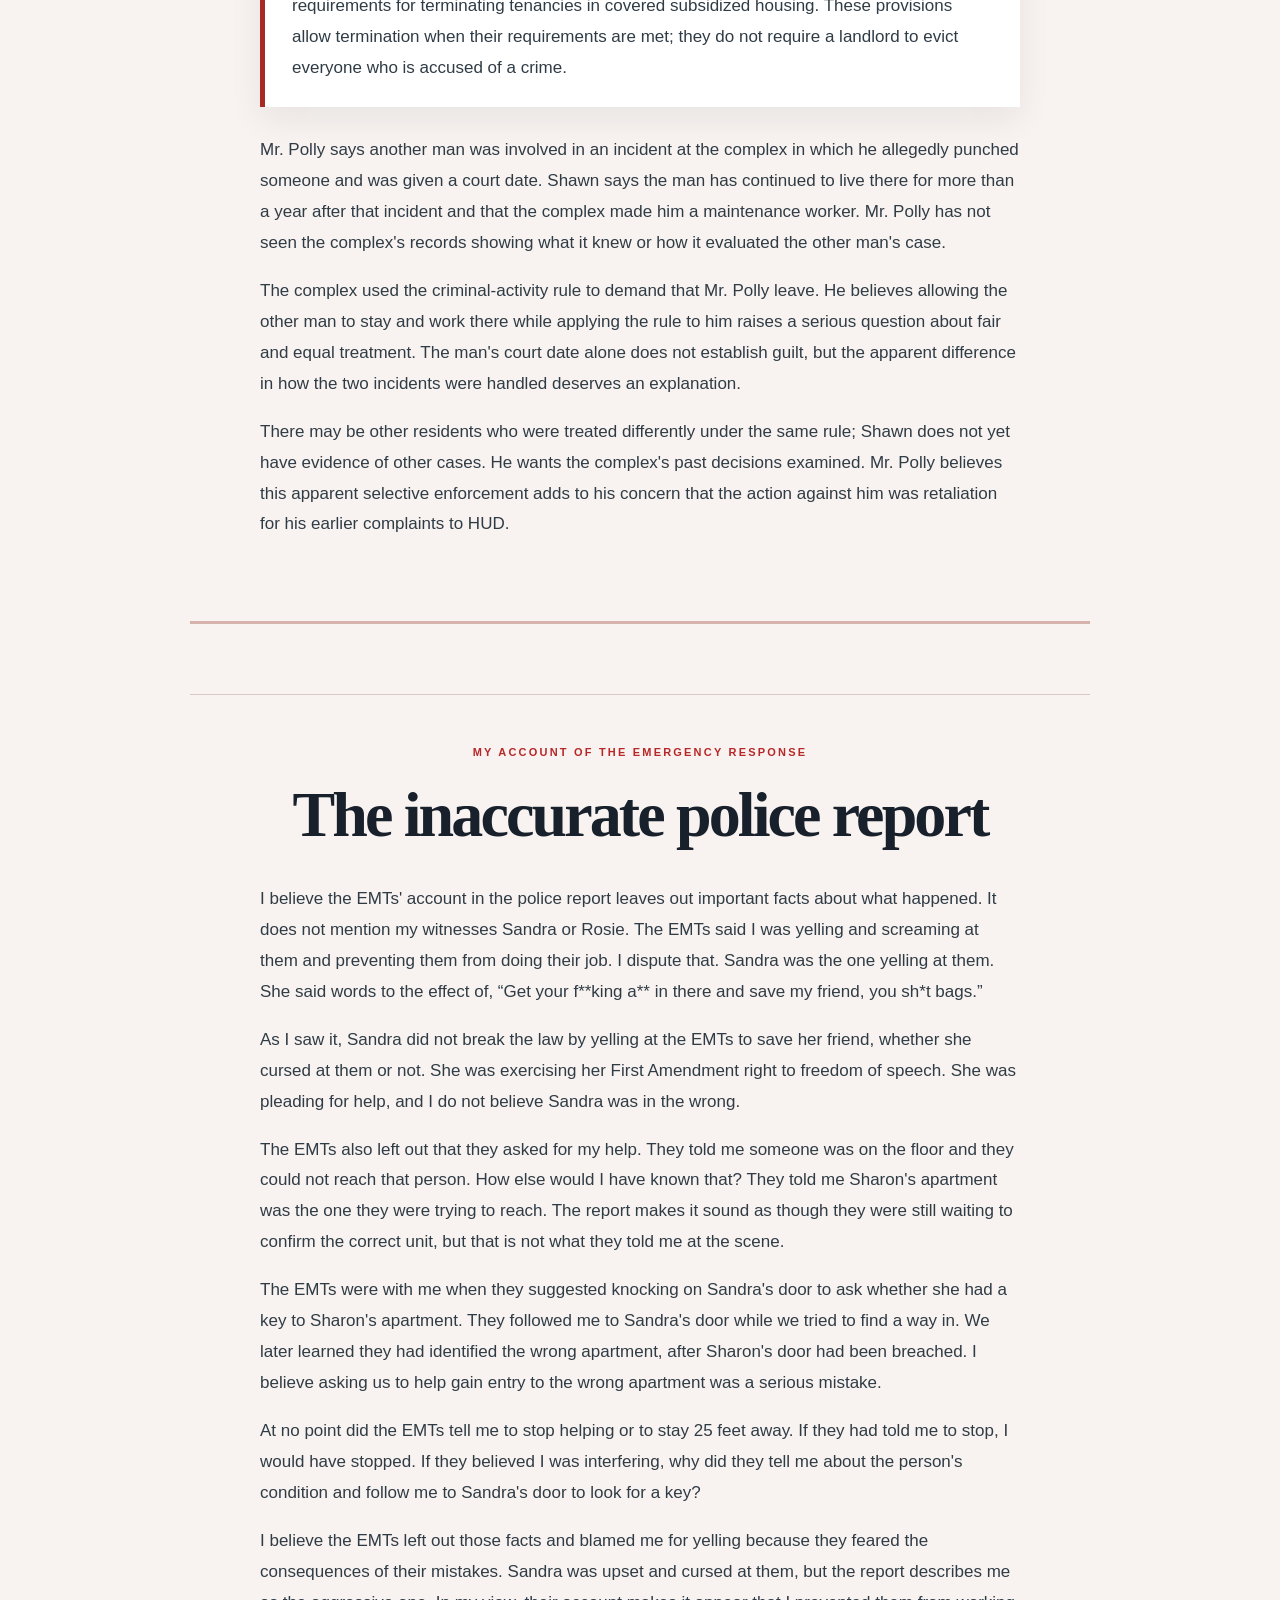
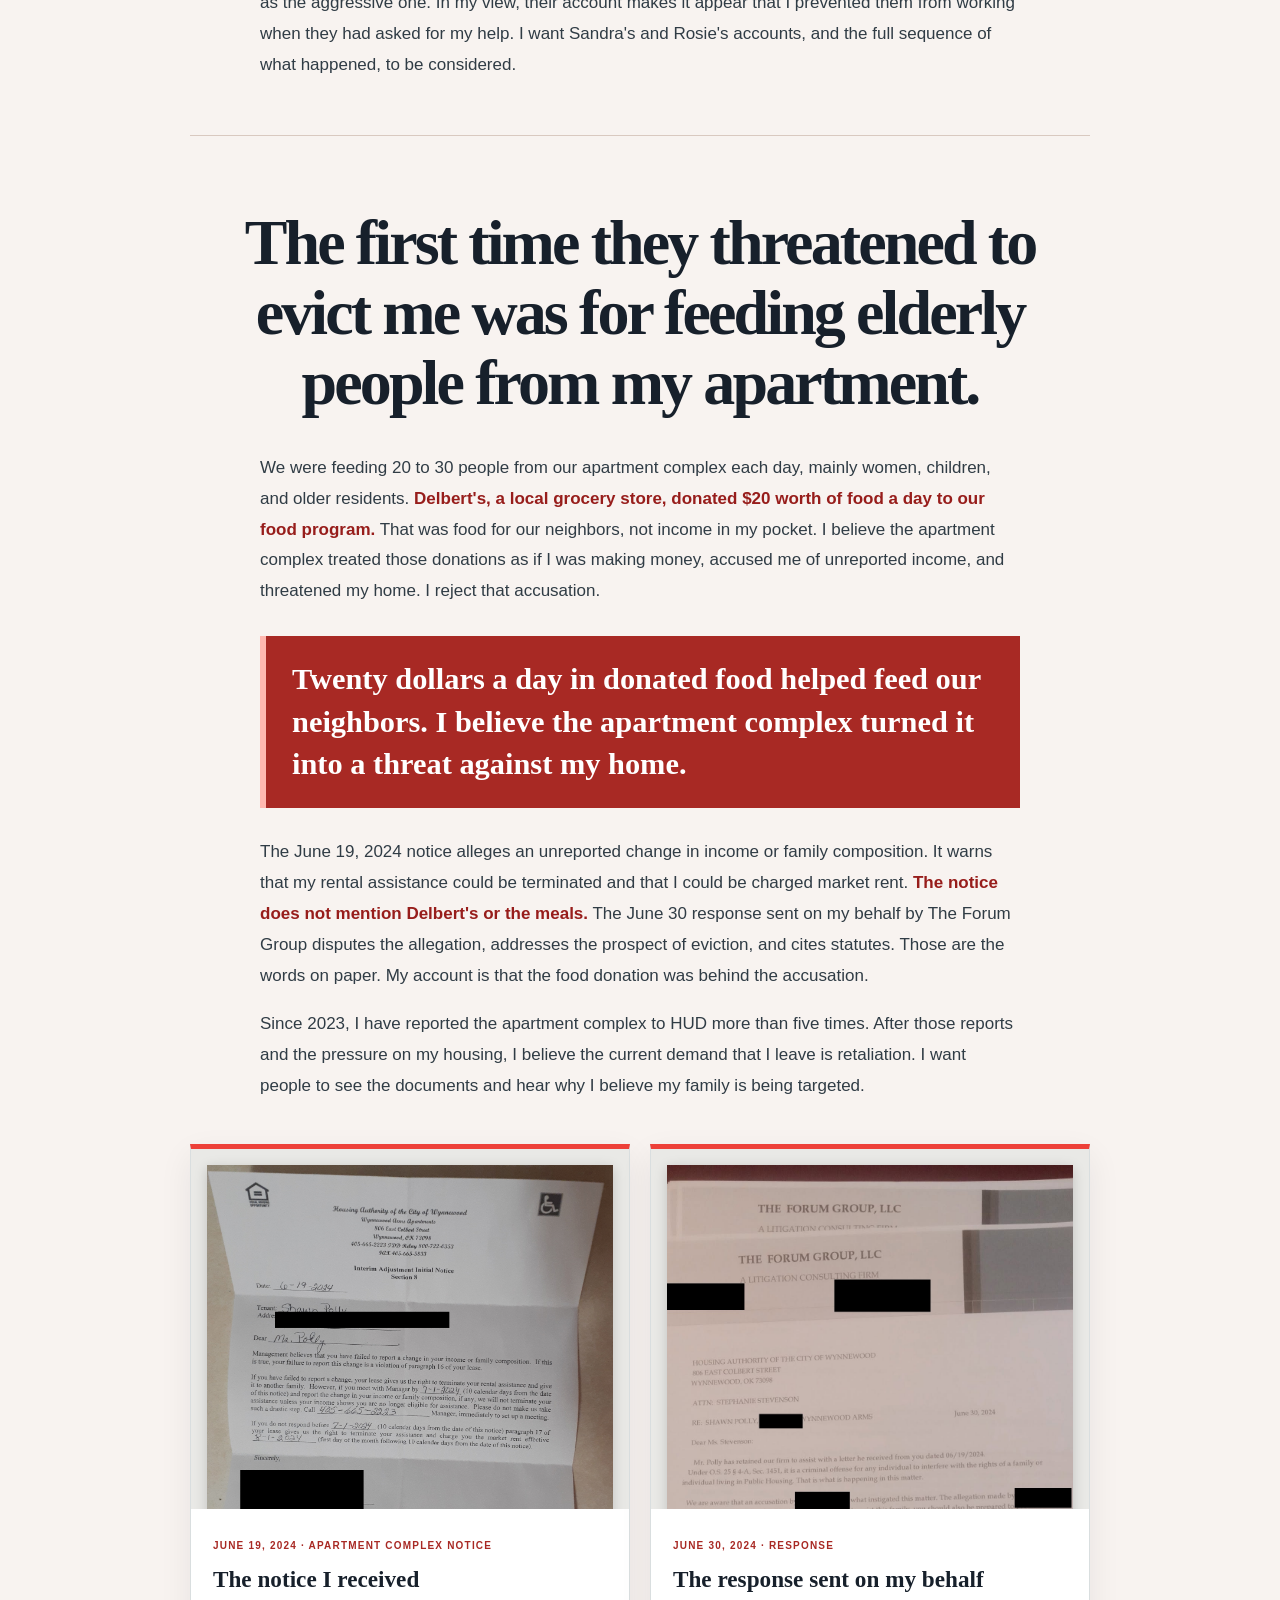
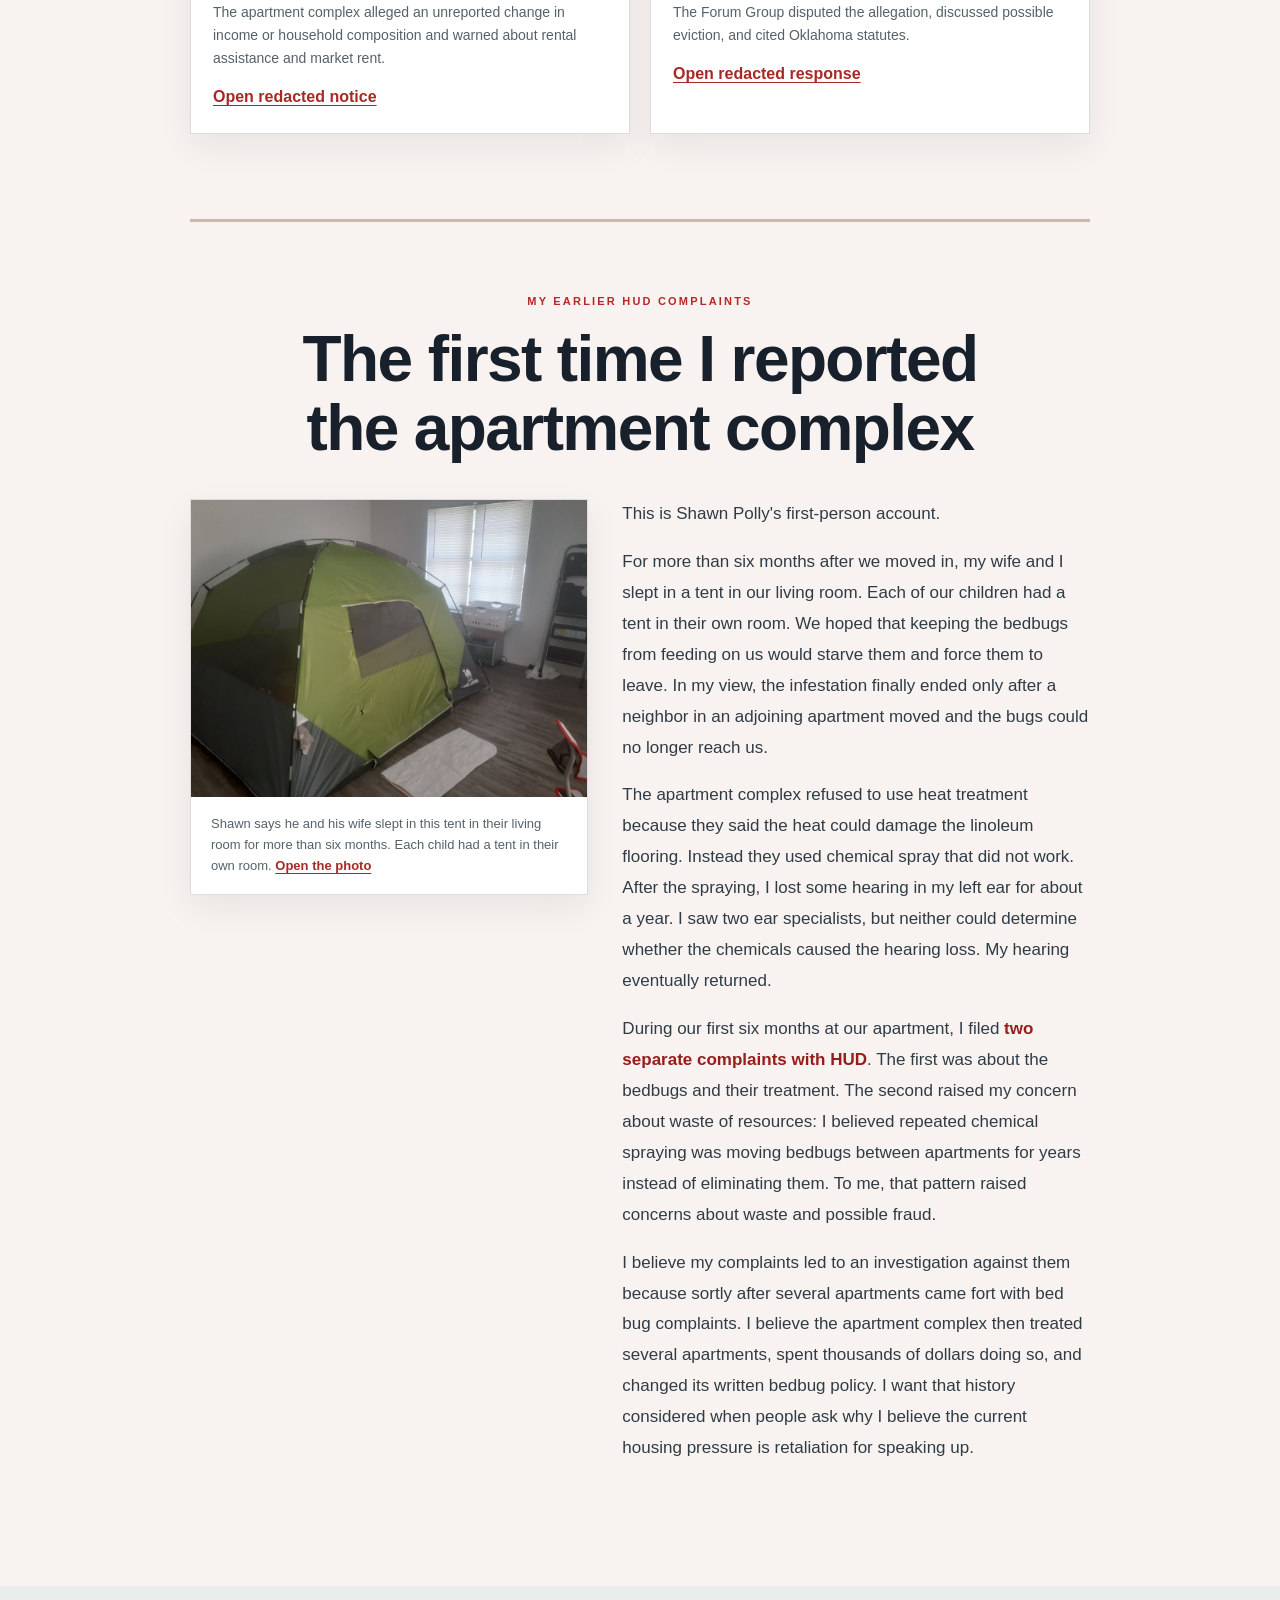
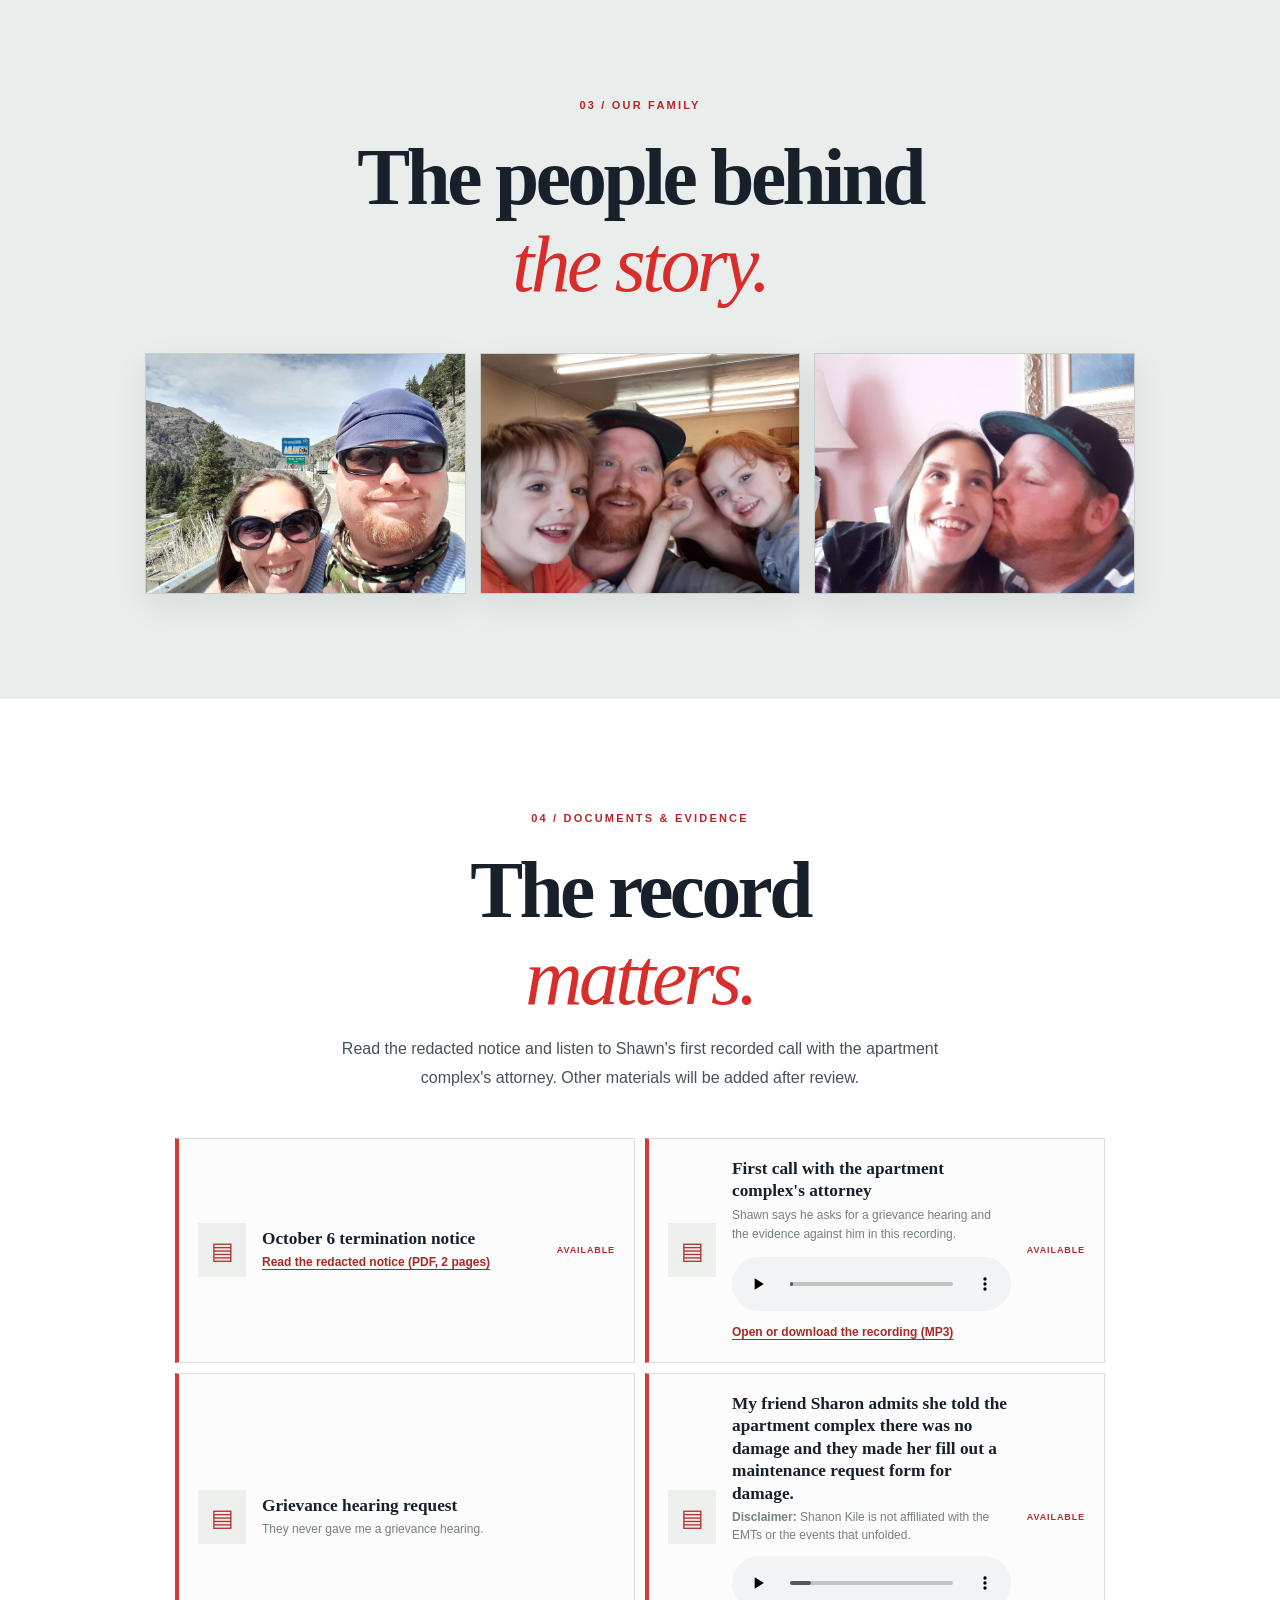
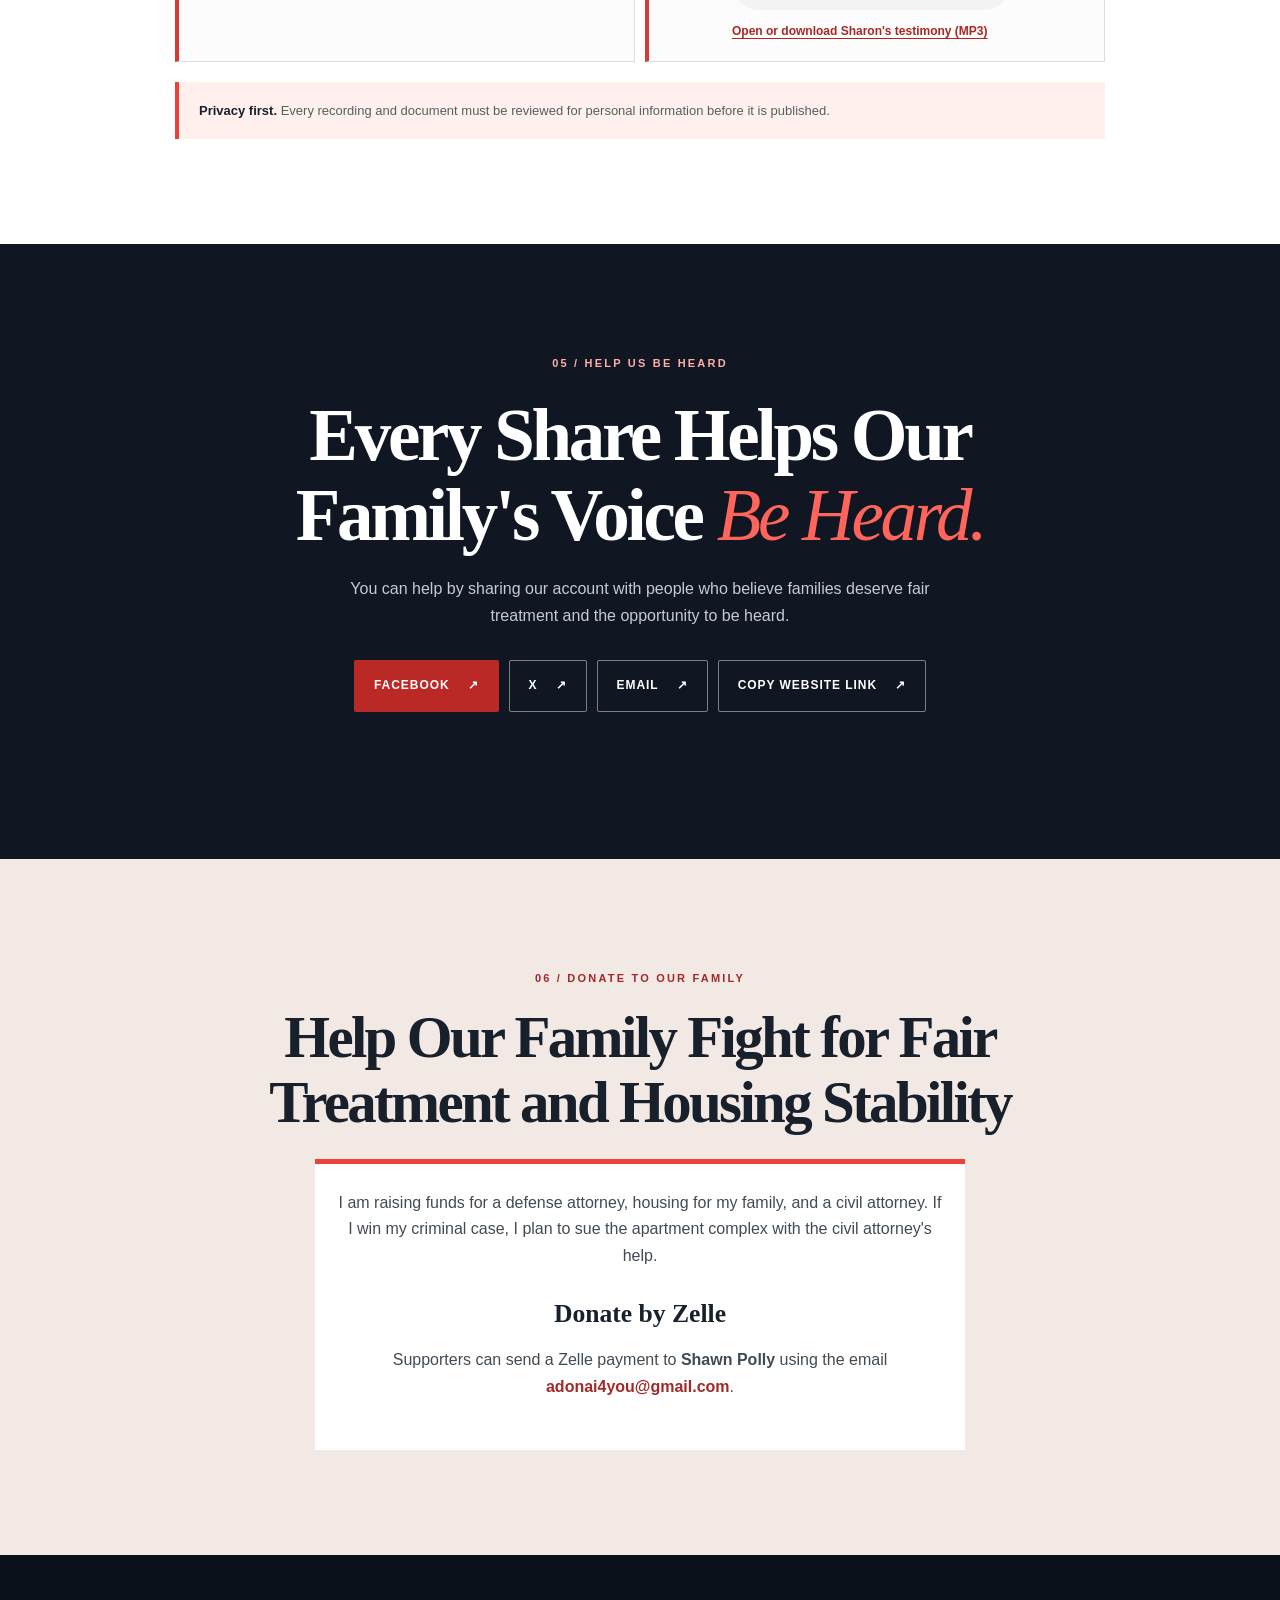
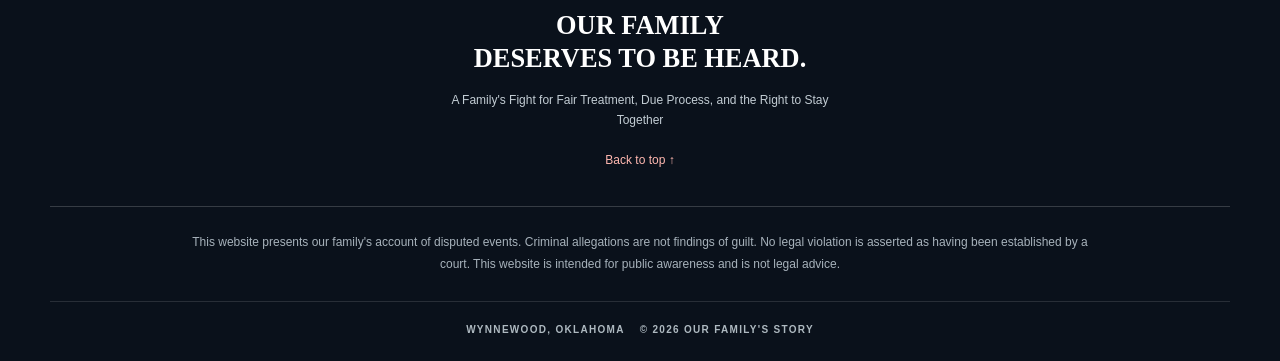
==== commit a1988517: "Correct friend typo in homepage intro" ====
--- a/index.html
+++ b/index.html
@@ -336,7 +336,7 @@
         <div class="hero-rule"><span></span> SHAWN POLLY & FAMILY · WYNNEWOOD, OKLAHOMA <span></span></div>
         <h1 id="hero-title">OUR FAMILY<br>DESERVES TO<br><em>BE HEARD.</em></h1>
         <p class="hero-subtitle">Your friend is on the ground dying and you go through her door to save her life when EMT's tell you it is against their policy. Weeks later you are arrested & your apartment complex evicts you.</p>
-        <p class="hero-intro">My name is <strong>Shawn Polly.</strong> I believed my fried Sharon needed urgent help, so I forced a door to reach her. Now the apartment complex had me arrested & evicted me before I was convicted of a crime. <strong>This has devestated my family.</strong></p>
+        <p class="hero-intro">My name is <strong>Shawn Polly.</strong> I believed my friend Sharon needed urgent help, so I forced a door to reach her. Now the apartment complex had me arrested & evicted me before I was convicted of a crime. <strong>This has devestated my family.</strong></p>
         <div class="hero-actions"><a class="button button-gold" href="#story">Read Our Story <span aria-hidden="true">↓</span></a><a class="button button-outline" href="#share">Share Our Story <span aria-hidden="true">↗</span></a><a class="button button-outline" href="#help">Donate <span aria-hidden="true">↓</span></a></div>
         <div class="hero-donation"><strong>Support our family by Zelle</strong><p>Send donations to Shawn Polly at <span class="zelle-email">adonai4you@gmail.com</span>.</p></div>
       </div>
